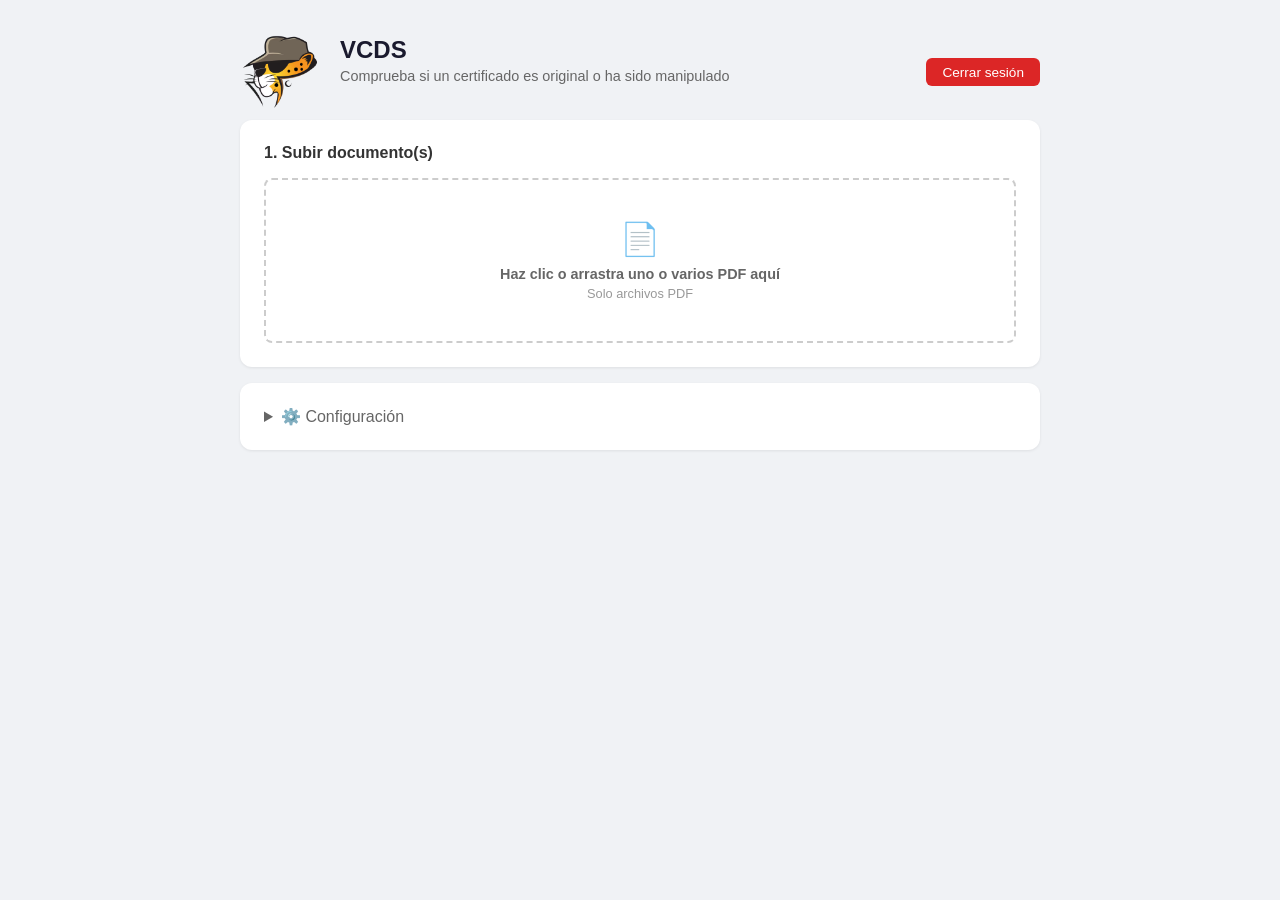
==== templates/index.html @ e4c18ba6 "v1.0.12: Fix batch processing bug, add Docker support - Fix waitForVerification checking rData.ok in" ====
<!DOCTYPE html>
<html lang="es">
<head>
<meta charset="UTF-8">
<meta name="viewport" content="width=device-width, initial-scale=1.0">
<link rel="icon" href="/static/favicon.ico" sizes="48x48">
<link rel="icon" href="/static/favicon.svg" type="image/svg+xml">
<link rel="apple-touch-icon" href="/static/apple-touch-icon.png">
<link rel="manifest" href="/static/site.webmanifest">
<title>VCDS</title>
<link rel="stylesheet" href="/static/style.css">
<style>
@keyframes pulse { 0%,100%{opacity:0.4} 50%{opacity:1} }
.loading-bar { height:4px; background:linear-gradient(90deg,#2563eb,#7c3aed,#2563eb); background-size:200%; animation:slide 1.5s ease infinite; border-radius:4px; margin:1rem 0; }
@keyframes slide { 0%{background-position:200% 0} 100%{background-position:-200% 0} }
.loading-text { color:#666; font-size:0.9rem; margin-top:0.5rem; }
.loading-text span { animation:pulse 1.5s ease infinite; }
.spinner { display:inline-block; width:18px; height:18px; border:3px solid #ddd; border-top-color:#2563eb; border-radius:50%; animation:spin 0.8s linear infinite; margin-right:0.5rem; vertical-align:middle; }
@keyframes spin { to{transform:rotate(360deg)} }
.dato-input { width:100%; padding:0.5rem 0.75rem; border:1.5px solid #d1d5db; border-radius:8px; font-size:0.95rem; font-family:inherit; background:#fafafa; transition:border-color 0.2s, box-shadow 0.2s; box-sizing:border-box; }
.dato-input:focus { outline:none; border-color:#2563eb; box-shadow:0 0 0 3px rgba(37,99,235,0.15); background:#fff; }
.dato-input:invalid, .dato-input.vacio { border-color:#f59e0b; }
select.dato-input { cursor:pointer; }
.process-log { background:#1e293b; color:#94a3b8; border-radius:8px; padding:0.75rem 1rem; margin-top:0.75rem; max-height:160px; overflow-y:auto; font-family:monospace; font-size:0.8rem; line-height:1.6; }
.process-log .log-line { display:flex; gap:0.5rem; }
.process-log .log-line::before { content:'›'; color:#475569; flex-shrink:0; }
.process-log .log-line:last-child { color:#e2e8f0; }

.batch-queue { margin-top:0.75rem; }
.batch-item { display:flex; align-items:center; gap:0.75rem; padding:0.6rem 0.75rem; border-radius:8px; margin-bottom:0.4rem; background:#f8f9fa; font-size:0.85rem; border-left:3px solid #d1d5db; }
.batch-item.procesando { border-left-color:#2563eb; background:#eff6ff; }
.batch-item.completado { border-left-color:#16a34a; background:#f0fdf4; }
.batch-item.omitido { border-left-color:#f59e0b; background:#fffbeb; }
.batch-item.error { border-left-color:#dc2626; background:#fef2f2; }
.batch-item .batch-icon { width:20px; text-align:center; flex-shrink:0; }
.batch-item .batch-name { flex:1; overflow:hidden; text-overflow:ellipsis; white-space:nowrap; }
.batch-item .batch-status { font-size:0.75rem; color:#666; flex-shrink:0; }
.batch-progress { height:6px; background:#e5e7eb; border-radius:3px; margin-bottom:0.75rem; overflow:hidden; }
.batch-progress-bar { height:100%; background:linear-gradient(90deg,#2563eb,#7c3aed); transition:width 0.3s; border-radius:3px; }
.batch-summary { display:flex; gap:1rem; flex-wrap:wrap; margin-top:0.75rem; font-size:0.85rem; }
.batch-summary span { display:flex; align-items:center; gap:0.3rem; }
</style>
</head>
<body>
<div class="container">
  <div style="display:flex;align-items:center;gap:1.25rem;margin-bottom:0.5rem">
    <img src="/static/logo.png" alt="Logo VCDS" style="height:80px;width:auto;flex-shrink:0">
    <div style="flex:1">
      <h1>VCDS <span id="appVersion" style="font-size:0.5em;color:#999;font-weight:normal"></span></h1>
      <p class="subtitle">Comprueba si un certificado es original o ha sido manipulado</p>
    </div>
    <div style="display:flex;align-items:center;gap:0.75rem;flex-shrink:0">
      <span id="userLabel" style="font-size:0.85rem;color:#666"></span>
      <button class="btn" id="btnLogout" style="padding:0.4rem 1rem;font-size:0.85rem;background:#dc2626;color:#fff;border-radius:6px">Cerrar sesión</button>
    </div>
  </div>

  <div class="card">
    <h2>1. Subir documento(s)</h2>
    <div class="drop-zone" id="dropZone">
      <div class="drop-zone-icon">📄</div>
      <p><strong>Haz clic o arrastra uno o varios PDF aquí</strong></p>
      <p style="font-size:0.8rem;color:#999;margin-top:0.25rem">Solo archivos PDF</p>
    </div>
    <input type="file" id="fileInput" accept=".pdf" multiple style="display:none">
  </div>

  <div class="card hidden" id="batchCard">
    <h2>Cola de procesamiento</h2>
    <div style="display:flex;justify-content:space-between;align-items:center;margin-bottom:0.5rem">
      <span id="batchProgress" style="font-size:0.85rem;color:#666"></span>
      <button class="btn btn-secondary" id="btnStopBatch" style="padding:0.3rem 0.8rem;font-size:0.8rem;display:none">Detener</button>
    </div>
    <div class="batch-progress" id="batchProgressBar"><div class="batch-progress-bar" id="batchProgressFill"></div></div>
    <div class="batch-queue" id="batchQueue"></div>
    <div class="batch-summary" id="batchSummary"></div>
  </div>

  <div class="card hidden" id="datosCard">
    <h2>2. Datos extraídos del documento</h2>
    <div class="datos-grid" id="datosGrid"></div>
    <div class="mt-1">
      <button class="btn btn-primary" id="btnVerificar">Verificar en el Ministerio</button>
    </div>
  </div>

  <div class="card hidden" id="visorCard">
    <h2>3. Visor del navegador</h2>
    <div id="loadingState">
      <div class="loading-bar"></div>
      <p class="loading-text"><span class="spinner"></span> <span id="loadingMsg">Iniciando navegador...</span></p>
    </div>
    <div id="visorContent" style="display:none">
      <p style="font-size:0.85rem;color:#666;margin-bottom:0.75rem">
        El navegador ya ha rellenado el DNI automáticamente.
        <strong>Haz clic en el captcha "No soy un robot"</strong> en la imagen de abajo y luego pulsa "Consultar".
      </p>
      <div id="visorWrapper" style="position:relative;cursor:crosshair;border:1px solid #ddd;border-radius:6px;overflow:hidden">
        <img id="visorImg" src="" style="width:100%;display:block" alt="Visor del navegador">
        <div id="visorLoading" style="position:absolute;top:0;left:0;right:0;bottom:0;background:rgba(255,255,255,0.7);display:flex;align-items:center;justify-content:center;font-size:0.9rem;color:#666">Cargando...</div>
      </div>
      <div class="flex gap-1 mt-1" style="flex-wrap:wrap">
        <input type="text" id="typeInput" placeholder="Escribir texto..." style="flex:1;padding:0.5rem 0.75rem;border:1px solid #ccc;border-radius:6px;font-size:0.9rem">
        <button class="btn btn-secondary" id="btnType">Escribir</button>
        <button class="btn btn-secondary" id="btnEnter">Enter</button>
        <button class="btn btn-secondary" id="btnTab">Tab</button>
        <button class="btn btn-secondary" id="btnRefresh">Refrescar</button>
        <button class="btn btn-secondary" id="btnRestart" style="background:#f59e0b;color:#fff">Reiniciar navegador</button>
        <button class="btn btn-secondary" id="btnBack" style="display:none;background:#2563eb;color:#fff">Volver al Ministerio</button>
      </div>
    </div>
    <div class="mt-1">
      <button class="btn btn-primary" id="btnListo" disabled>Esperando descarga automática...</button>
    </div>
  </div>

  <div class="card hidden" id="resultadoCard">
    <div id="resultadoContent"></div>
  </div>

  <div class="card" style="margin-top:1rem">
    <details>
      <summary style="cursor:pointer;font-weight:500;color:#666">⚙️ Configuración</summary>
      <div style="margin-top:1rem">

        <div style="padding:0.75rem;background:#f8f9fa;border-radius:6px;margin-bottom:0.75rem">
          <div style="display:flex;align-items:center;gap:0.75rem;margin-bottom:0.5rem">
            <label style="font-size:0.9rem;font-weight:500">Extensión Captcha Solver:</label>
            <button class="btn" id="btnToggleExt" style="padding:0.4rem 1rem;font-size:0.85rem;border-radius:20px;font-weight:600">...</button>
            <button class="btn btn-secondary" id="btnOpenPopup" style="padding:0.4rem 0.8rem;font-size:0.85rem;display:none">Abrir popup</button>
          </div>
          <div class="flex gap-1 items-center">
            <input type="password" id="configKeyExt" placeholder="Credit Key (CSK_...)" style="flex:1;padding:0.5rem 0.75rem;border:1px solid #ccc;border-radius:6px;font-size:0.9rem;font-family:monospace">
            <button class="btn btn-primary" id="btnGuardarKeyExt">Guardar</button>
          </div>
        </div>

        <div style="padding:0.75rem;background:#f8f9fa;border-radius:6px;margin-bottom:0.75rem">
          <div style="display:flex;align-items:center;gap:0.75rem;margin-bottom:0.5rem">
            <label style="font-size:0.9rem;font-weight:500">Scrape.do Proxy (IP rotativa):</label>
            <button class="btn" id="btnToggleScrape" style="padding:0.4rem 1rem;font-size:0.85rem;border-radius:20px;font-weight:600">...</button>
            <span style="font-size:0.8rem;color:#888">1000 req/mes gratis</span>
          </div>
          <div class="flex gap-1 items-center">
            <input type="password" id="configKeyScrape" placeholder="Scrape.do Token..." style="flex:1;padding:0.5rem 0.75rem;border:1px solid #ccc;border-radius:6px;font-size:0.9rem;font-family:monospace">
            <button class="btn btn-primary" id="btnGuardarKeyScrape">Guardar</button>
          </div>
        </div>

        <div style="padding:0.75rem;background:#f8f9fa;border-radius:6px;margin-bottom:0.75rem">
          <div style="display:flex;align-items:center;gap:0.75rem;margin-bottom:0.5rem">
            <label style="font-size:0.9rem;font-weight:500">2Captcha (Resolver captcha automáticamente):</label>
            <button class="btn" id="btnToggle2Captcha" style="padding:0.4rem 1rem;font-size:0.85rem;border-radius:20px;font-weight:600">...</button>
          </div>
          <div class="flex gap-1 items-center">
            <input type="password" id="configKey2Captcha" placeholder="2Captcha API Key..." style="flex:1;padding:0.5rem 0.75rem;border:1px solid #ccc;border-radius:6px;font-size:0.9rem;font-family:monospace">
            <button class="btn btn-primary" id="btnGuardarKey2Captcha">Guardar</button>
          </div>
        </div>

        <p id="configStatus" style="font-size:0.8rem;margin-top:0.5rem;color:#666"></p>
        <div style="padding:0.75rem;background:#f8f9fa;border-radius:6px;margin-bottom:0.75rem">
          <label style="font-size:0.9rem;font-weight:500;display:block;margin-bottom:0.5rem">Cambiar contraseña</label>
          <div style="display:flex;flex-direction:column;gap:0.5rem">
            <input type="password" id="currentPassword" placeholder="Contraseña actual" style="padding:0.5rem 0.75rem;border:1px solid #ccc;border-radius:6px;font-size:0.9rem">
            <input type="password" id="newPassword" placeholder="Nueva contraseña (mín. 6 caracteres)" style="padding:0.5rem 0.75rem;border:1px solid #ccc;border-radius:6px;font-size:0.9rem">
            <button class="btn btn-primary" id="btnChangePass" style="align-self:flex-start">Actualizar contraseña</button>
          </div>
          <span id="passStatus" style="font-size:0.8rem;margin-top:0.5rem;color:#666"></span>
        </div>

        <div style="margin-top:1rem;padding-top:0.75rem;border-top:1px solid #e5e7eb">
          <button class="btn" id="btnClearUploads" style="padding:0.4rem 1rem;font-size:0.85rem;background:#dc2626;color:#fff;border-radius:6px">Limpiar uploads</button>
          <span id="clearStatus" style="font-size:0.8rem;margin-left:0.5rem;color:#666"></span>
        </div>
      </div>
    </details>
  </div>
</div>

<script>
const btnLogout = document.getElementById('btnLogout');
const userLabel = document.getElementById('userLabel');

fetch('/api/auth/check').then(r=>r.json()).then(d=>{
  if(!d.authenticated){ window.location.href='/login'; return; }
  userLabel.textContent = d.username;
});

btnLogout.addEventListener('click', async ()=>{
  await fetch('/api/auth/logout',{method:'POST'});
  window.location.href='/login';
});

const dropZone = document.getElementById('dropZone');
const fileInput = document.getElementById('fileInput');
const datosCard = document.getElementById('datosCard');
const datosGrid = document.getElementById('datosGrid');
const btnVerificar = document.getElementById('btnVerificar');
const visorCard = document.getElementById('visorCard');
const visorImg = document.getElementById('visorImg');
const visorLoading = document.getElementById('visorLoading');
const loadingState = document.getElementById('loadingState');
const visorContent = document.getElementById('visorContent');
const loadingMsg = document.getElementById('loadingMsg');
const typeInput = document.getElementById('typeInput');
const btnType = document.getElementById('btnType');
const btnEnter = document.getElementById('btnEnter');
const btnTab = document.getElementById('btnTab');
const btnRefresh = document.getElementById('btnRefresh');
const btnRestart = document.getElementById('btnRestart');
const btnBack = document.getElementById('btnBack');
const btnListo = document.getElementById('btnListo');
const resultadoCard = document.getElementById('resultadoCard');
const resultadoContent = document.getElementById('resultadoContent');
const batchCard = document.getElementById('batchCard');
const batchQueue = document.getElementById('batchQueue');
const batchProgress = document.getElementById('batchProgress');
const batchProgressBar = document.getElementById('batchProgressFill');
const batchSummary = document.getElementById('batchSummary');
const btnStopBatch = document.getElementById('btnStopBatch');

let currentId = null;
let pollInterval = null;
let screenshotInterval = null;
let visorScale = 1;
let batchStop = false;

dropZone.addEventListener('click', () => fileInput.click());
dropZone.addEventListener('dragover', (e) => { e.preventDefault(); dropZone.classList.add('dragover'); });
dropZone.addEventListener('dragleave', () => dropZone.classList.remove('dragover'));
dropZone.addEventListener('drop', (e) => {
  e.preventDefault();
  dropZone.classList.remove('dragover');
  if (e.dataTransfer.files.length) onFiles(e.dataTransfer.files);
});
fileInput.addEventListener('change', (e) => {
  if (e.target.files.length) onFiles(e.target.files);
});

function onFiles(files) {
  const pdfs = [];
  for (const f of files) {
    if (f.name.toLowerCase().endsWith('.pdf')) pdfs.push(f);
  }
  if (!pdfs.length) { alert('Solo se aceptan archivos PDF'); return; }
  if (pdfs.length === 1) {
    handleFile(pdfs[0]);
  } else {
    startBatch(pdfs);
  }
}

let batchItems = [];
let batchIndex = 0;

function startBatch(files) {
  batchItems = files.map(f => ({
    file: f,
    name: f.name,
    status: 'pendiente',
    id: null,
    datos: null,
    resultado: null,
    error: null,
  }));
  batchIndex = 0;
  batchStop = false;

  dropZone.classList.add('hidden');
  batchCard.classList.remove('hidden');
  btnStopBatch.style.display = 'inline-block';
  batchSummary.innerHTML = '';
  renderBatchQueue();

  processBatch();
}

function renderBatchQueue() {
  const icons = {
    pendiente: '○',
    extrayendo: '<span class="spinner" style="width:14px;height:14px;border-width:2px;margin:0"></span>',
    verificando: '<span class="spinner" style="width:14px;height:14px;border-width:2px;margin:0;border-top-color:#2563eb"></span>',
    completado: '✅',
    omitido: '🔇',
    error: '❗',
  };
  const statusText = {
    pendiente: 'Pendiente',
    extrayendo: 'Extrayendo datos...',
    verificando: 'Verificando...',
    completado: 'Completado',
    omitido: 'Omitido - datos incompletos',
    error: 'Error',
  };

  batchQueue.innerHTML = batchItems.map((item, i) => {
    const active = i === batchIndex && item.status !== 'pendiente';
    const cls = item.status === 'pendiente' ? '' : item.status;
    const txt = item.status === 'error' && item.error ? `Error: ${item.error}` : (statusText[item.status] || item.status);
    return `<div class="batch-item ${cls}" id="batchItem${i}" title="${item.error || ''}">
      <span class="batch-icon">${icons[item.status] || '○'}</span>
      <span class="batch-name" title="${item.name}">${item.name}</span>
      <span class="batch-status" style="${item.status === 'error' ? 'color:#dc2626;font-weight:600' : ''}">${txt}</span>
    </div>`;
  }).join('');

  const done = batchItems.filter(i => ['completado','omitido','error'].includes(i.status)).length;
  const pct = batchItems.length ? Math.round(done / batchItems.length * 100) : 0;
  batchProgressBar.style.width = pct + '%';
  batchProgress.textContent = `${done} / ${batchItems.length} archivos procesados`;
}

async function processBatch() {
  for (batchIndex = 0; batchIndex < batchItems.length; batchIndex++) {
    if (batchStop) break;
    const item = batchItems[batchIndex];
    if (item.status !== 'pendiente') continue;

    item.status = 'extrayendo';
    renderBatchQueue();

    try {
      const form = new FormData();
      form.append('file', item.file);
      const res = await fetch('/api/upload-sse', { method: 'POST', body: form });
      const reader = res.body.getReader();
      const decoder = new TextDecoder();
      let buffer = '';
      let datos = null;
      let id = null;
      while (true) {
        const { done, value } = await reader.read();
        if (done) break;
        buffer += decoder.decode(value, { stream: true });
        const lines = buffer.split('\n');
        buffer = lines.pop();
        for (const line of lines) {
          if (!line.startsWith('data: ')) continue;
          try {
            const msg = JSON.parse(line.slice(6));
            if (msg.type === 'done') { id = msg.id; datos = msg.datos; }
          } catch (e) {}
        }
      }

      if (!datos || !id) {
        item.status = 'error';
        item.error = 'Error en la extracción';
        renderBatchQueue();
        continue;
      }

      const falta = !datos.nombre || !datos.dni || !datos.csv || !datos.fecha_emision || datos.no_consta === undefined || datos.no_consta === null;
      if (falta) {
        item.status = 'omitido';
        item.datos = datos;
        item.id = id;
        renderBatchQueue();
        continue;
      }

      item.id = id;
      item.datos = datos;
      item.status = 'verificando';
      renderBatchQueue();

      const verifyRes = await fetch(`/api/verify/${id}`, { method: 'POST' });
      if (!verifyRes.ok) {
        const errData = await verifyRes.json();
        item.status = 'error';
        item.error = errData.detail || 'Error al iniciar verificación';
        renderBatchQueue();
        continue;
      }

      const result = await waitForVerification(id);
      if (result) {
        item.resultado = result;
        item.status = 'completado';
      } else {
        item.status = 'error';
        item.error = 'Timeout o error en verificación';
      }
      renderBatchQueue();
    } catch (e) {
      item.status = 'error';
      item.error = e.message || 'Error desconocido';
      renderBatchQueue();
    }
  }

  btnStopBatch.style.display = 'none';
  showBatchSummary();
}

function waitForVerification(id) {
  return new Promise((resolve) => {
    let polls = 0;
    const maxPolls = 300;
    const interval = setInterval(async () => {
      polls++;
      if (polls > maxPolls || batchStop) {
        clearInterval(interval);
        resolve(null);
        return;
      }
      try {
        const res = await fetch(`/api/verify/${id}/status`);
        const data = await res.json();
        if (data.estado === 'completo') {
          clearInterval(interval);
          const rRes = await fetch(`/api/verify/${id}/result`);
          const rData = await rRes.json();
          resolve(rData.resultado || null);
        } else if (data.estado === 'error') {
          clearInterval(interval);
          const item = batchItems.find(i => i.id === id);
          if (item) { item.status = 'error'; item.error = data.mensaje; }
          renderBatchQueue();
          resolve(null);
        }
      } catch (e) {}
    }, 1000);
  });
}

function showBatchSummary() {
  const completados = batchItems.filter(i => i.status === 'completado').length;
  const omitidos = batchItems.filter(i => i.status === 'omitido').length;
  const errores = batchItems.filter(i => i.status === 'error').length;
  const originales = batchItems.filter(i => i.resultado?.veredicto === 'original').length;
  const manipulados = batchItems.filter(i => i.resultado?.veredicto === 'manipulado').length;
  const dudosos = batchItems.filter(i => i.resultado?.veredicto === 'dudoso').length;

  let html = `<span>📊 <strong>${completados}</strong> verificados</span>`;
  if (originales) html += `<span>✅ <strong>${originales}</strong> originales</span>`;
  if (manipulados) html += `<span>❌ <strong>${manipulados}</strong> manipulados</span>`;
  if (dudosos) html += `<span>⚠️ <strong>${dudosos}</strong> dudosos</span>`;
  if (omitidos) html += `<span>🔇 <strong>${omitidos}</strong> omitidos</span>`;
  if (errores) html += `<span>❗ <strong>${errores}</strong> errores</span>`;
  html += `<button class="btn btn-primary" onclick="location.reload()" style="margin-left:auto">Nueva verificación</button>`;
  batchSummary.innerHTML = html;

  const results = batchItems.filter(i => i.resultado);
  if (results.length) {
    let detailsHtml = '<div style="margin-top:1rem">';
    detailsHtml += '<h3 style="font-size:0.85rem;color:#666;text-transform:uppercase;letter-spacing:0.5px;margin-bottom:0.5rem">Resultados detallados</h3>';
    for (const item of results) {
      const r = item.resultado;
      const iconos = { original: '✅', manipulado: '❌', dudoso: '⚠️' };
      const colores = { original: '#16a34a', manipulado: '#dc2626', dudoso: '#f59e0b' };
      detailsHtml += `<div class="batch-item" style="border-left-color:${colores[r.veredicto] || '#ccc'};cursor:pointer" onclick="showDetailResult('${item.id}')">
        <span class="batch-icon">${iconos[r.veredicto] || '?'}</span>
        <span class="batch-name">${item.name}</span>
        <span class="batch-status" style="color:${colores[r.veredicto]}">${r.veredicto.toUpperCase()}</span>
      </div>`;
    }
    detailsHtml += '</div>';
    batchSummary.innerHTML += detailsHtml;
  }
}

async function showDetailResult(id) {
  try {
    const res = await fetch(`/api/verify/${id}/result`);
    const data = await res.json();
    if (res.ok && data.resultado) mostrarResultado(data.resultado, id);
  } catch (e) {}
}

async function handleFile(file) {
  if (!file.name.toLowerCase().endsWith('.pdf')) {
    alert('Solo se aceptan archivos PDF');
    return;
  }
  dropZone.innerHTML = `
    <div class="spinner" style="width:24px;height:24px;border-width:3px"></div>
    <p style="margin-top:0.75rem;font-weight:500">Procesando ${file.name}...</p>
    <div class="process-log" id="processLog"></div>
  `;
  dropZone.style.cursor = 'default';
  const logEl = document.getElementById('processLog');
  try {
    const form = new FormData();
    form.append('file', file);
    const res = await fetch('/api/upload-sse', { method: 'POST', body: form });
    const reader = res.body.getReader();
    const decoder = new TextDecoder();
    let buffer = '';
    while (true) {
      const { done, value } = await reader.read();
      if (done) break;
      buffer += decoder.decode(value, { stream: true });
      const lines = buffer.split('\n');
      buffer = lines.pop();
      for (const line of lines) {
        if (!line.startsWith('data: ')) continue;
        try {
          const msg = JSON.parse(line.slice(6));
          if (msg.type === 'log') {
            const div = document.createElement('div');
            div.className = 'log-line';
            div.textContent = msg.message;
            logEl.appendChild(div);
            logEl.scrollTop = logEl.scrollHeight;
          } else if (msg.type === 'done') {
            currentId = msg.id;
            mostrarDatos(msg.datos);
          }
        } catch (e) {}
      }
    }
  } catch (e) {
    alert('Error de conexion');
    location.reload();
  }
}

function mostrarDatos(datos) {
  const campos = [
    { label: 'Nombre', key: 'nombre', type: 'text' },
    { label: 'DNI / NIE', key: 'dni', type: 'text' },
    { label: 'CSV', key: 'csv', type: 'text' },
    { label: 'Fecha de emisión', key: 'fecha_emision', type: 'text' },
    { label: 'NO CONSTA', key: 'no_consta', type: 'select' },
  ];
  datosGrid.innerHTML = campos.map(c => {
    const val = datos[c.key];
    const empty = val === undefined || val === null || val === '';
    if (c.type === 'select') {
      return `<div class="dato-item">
        <label>${c.label}</label>
        <select class="dato-input" data-key="${c.key}">
          <option value="true"${val ? ' selected' : ''}>Sí</option>
          <option value="false"${!val ? ' selected' : ''}>No</option>
        </select>
      </div>`;
    }
    return `<div class="dato-item">
      <label>${c.label}</label>
      <input type="text" class="dato-input" data-key="${c.key}" value="${empty ? '' : val}" placeholder="${empty ? 'No detectado' : ''}">
    </div>`;
  }).join('');
  datosCard.classList.remove('hidden');
  visorCard.classList.add('hidden');
  resultadoCard.classList.add('hidden');
  window.scrollTo({ top: datosCard.offsetTop - 20, behavior: 'smooth' });
}

btnStopBatch.addEventListener('click', () => {
  batchStop = true;
  btnStopBatch.textContent = 'Deteniendo...';
  btnStopBatch.disabled = true;
});

btnVerificar.addEventListener('click', iniciarVerificacion);

async function iniciarVerificacion() {
  btnVerificar.disabled = true;
  btnVerificar.textContent = 'Guardando cambios...';

  const inputs = datosGrid.querySelectorAll('.dato-input');
  const datosEditados = {};
  inputs.forEach(inp => {
    const key = inp.dataset.key;
    let val = inp.value.trim();
    if (key === 'no_consta') {
      val = val === 'true';
    }
    datosEditados[key] = val || null;
  });
  await fetch(`/api/verify/${currentId}/datos`, {
    method: 'PUT',
    headers: { 'Content-Type': 'application/json' },
    body: JSON.stringify(datosEditados),
  });

  btnVerificar.textContent = 'Iniciando...';
  datosCard.classList.add('hidden');
  visorCard.classList.remove('hidden');
  resultadoCard.classList.add('hidden');
  loadingState.style.display = 'block';
  visorContent.style.display = 'none';
  btnListo.disabled = true;
  btnListo.textContent = 'Esperando descarga automática...';

  let msgIdx = 0;
  const msgs = useScrapedo
    ? ['Conectando con Scrape.do...', 'Rotando IP...', 'Navegando al Ministerio...', 'Rellenando formulario...']
    : extensionEnabled
    ? ['Iniciando navegador...', 'Cargando extensión...', 'Navegando al Ministerio...', 'Rellenando formulario...']
    : ['Iniciando navegador...', 'Navegando al Ministerio de Justicia...', 'Rellenando campos del formulario...', 'Esperando respuesta del servidor...'];
  const msgInterval = setInterval(() => {
    msgIdx = Math.min(msgIdx + 1, msgs.length - 1);
    loadingMsg.textContent = msgs[msgIdx];
  }, 3000);

  const res = await fetch(`/api/verify/${currentId}`, { method: 'POST' });
  const data = await res.json();
  clearInterval(msgInterval);

  if (!res.ok) {
    loadingState.style.display = 'none';
    alert(data.detail || 'Error');
    return;
  }

  pollStatus();
  startScreenshot();
}

function pollStatus() {
  if (pollInterval) clearInterval(pollInterval);
  pollInterval = setInterval(async () => {
    const res = await fetch(`/api/verify/${currentId}/status`);
    const data = await res.json();
    const estado = data.estado;
    if (estado === 'completo') {
      clearInterval(pollInterval);
      clearInterval(screenshotInterval);
      btnListo.textContent = 'Verificación completada';
      btnListo.disabled = false;
      cargarResultado();
    } else if (estado === 'error') {
      clearInterval(pollInterval);
      clearInterval(screenshotInterval);
      loadingState.style.display = 'none';
      visorContent.style.display = 'none';
      btnListo.textContent = 'Error: ' + data.mensaje;
      alert('Error: ' + data.mensaje);
    } else if (estado === 'resolviendo_captcha') {
      const logs = (data.logs || []).slice(-8).join('\n');
      btnListo.textContent = 'Resolviendo captcha con2Captcha...';
      if (logs) {
        btnListo.textContent += '\n' + logs.split('\n').pop();
      }
    } else if (estado === 'esperando_captcha') {
      if (loadingState.style.display !== 'none') {
        loadingState.style.display = 'none';
        visorContent.style.display = 'block';
      }
      const logs = (data.logs || []).slice(-5).join('\n');
      btnListo.textContent = 'Resuelve el captcha en el visor de arriba';
      if (logs) {
        btnListo.textContent += '\n' + logs.split('\n').pop();
      }
    }
  }, 1000);
}

function startScreenshot() {
  if (screenshotInterval) clearInterval(screenshotInterval);
  async function fetchScreenshot() {
    try {
      const res = await fetch(`/api/verify/${currentId}/screenshot`);
      if (!res.ok) return;
      const data = await res.json();
      if (data.imagen) {
        visorImg.src = data.imagen;
        visorLoading.style.display = 'none';
        if (loadingState.style.display !== 'none') {
          loadingState.style.display = 'none';
          visorContent.style.display = 'block';
        }
      }
    } catch (e) {}
  }
  fetchScreenshot();
  screenshotInterval = setInterval(fetchScreenshot, 1500);
}

visorImg.addEventListener('load', () => {
  visorScale = visorImg.naturalWidth / visorImg.offsetWidth;
});

visorImg.addEventListener('click', async (e) => {
  const rect = visorImg.getBoundingClientRect();
  const x = Math.round((e.clientX - rect.left) * visorScale);
  const y = Math.round((e.clientY - rect.top) * visorScale);
  try {
    await fetch(`/api/verify/${currentId}/click`, {
      method: 'POST',
      headers: { 'Content-Type': 'application/json' },
      body: JSON.stringify({ x: x, y: y }),
    });
  } catch (err) {}
});

btnType.addEventListener('click', async () => {
  const texto = typeInput.value;
  if (!texto) return;
  try {
    await fetch(`/api/verify/${currentId}/type`, {
      method: 'POST',
      headers: { 'Content-Type': 'application/json' },
      body: JSON.stringify({ texto: texto }),
    });
  } catch (err) {}
  typeInput.value = '';
});

typeInput.addEventListener('keydown', (e) => {
  if (e.key === 'Enter') btnType.click();
});

btnEnter.addEventListener('click', async () => {
  try {
    await fetch(`/api/verify/${currentId}/key`, {
      method: 'POST',
      headers: { 'Content-Type': 'application/json' },
      body: JSON.stringify({ tecla: 'Enter' }),
    });
  } catch (err) {}
});

btnTab.addEventListener('click', async () => {
  try {
    await fetch(`/api/verify/${currentId}/key`, {
      method: 'POST',
      headers: { 'Content-Type': 'application/json' },
      body: JSON.stringify({ tecla: 'Tab' }),
    });
  } catch (err) {}
});

btnRefresh.addEventListener('click', async () => {
  try {
    const res = await fetch(`/api/verify/${currentId}/screenshot`);
    if (res.ok) {
      const data = await res.json();
      if (data.imagen) visorImg.src = data.imagen;
    }
  } catch (e) {}
});

btnRestart.addEventListener('click', async () => {
  if (!currentId) return;
  if (!confirm('¿Reiniciar el navegador? Se cerrará y abrirá de nuevo.')) return;
  btnRestart.disabled = true;
  btnRestart.textContent = 'Reiniciando...';
  loadingState.style.display = 'block';
  visorContent.style.display = 'none';
  btnListo.disabled = true;
  btnListo.textContent = 'Reiniciando navegador...';
  try {
    await fetch(`/api/verify/${currentId}/restart`, { method: 'POST' });
  } catch (e) {}
  btnRestart.disabled = false;
  btnRestart.textContent = 'Reiniciar navegador';
});

const configKeyExt = document.getElementById('configKeyExt');
const btnGuardarKeyExt = document.getElementById('btnGuardarKeyExt');
const configKeyScrape = document.getElementById('configKeyScrape');
const btnGuardarKeyScrape = document.getElementById('btnGuardarKeyScrape');
const configKey2Captcha = document.getElementById('configKey2Captcha');
const btnGuardarKey2Captcha = document.getElementById('btnGuardarKey2Captcha');
const configStatus = document.getElementById('configStatus');
const btnToggleExt = document.getElementById('btnToggleExt');
const btnOpenPopup = document.getElementById('btnOpenPopup');
const btnToggleScrape = document.getElementById('btnToggleScrape');
const btnToggle2Captcha = document.getElementById('btnToggle2Captcha');

let extensionEnabled = false;
let useScrapedo = false;
let captcha2cEnabled = false;

function updateExtUI() {
  btnToggleExt.textContent = extensionEnabled ? 'ON' : 'OFF';
  btnToggleExt.style.background = extensionEnabled ? '#16a34a' : '#dc2626';
  btnToggleExt.style.color = '#fff';
  btnOpenPopup.style.display = extensionEnabled ? 'inline-block' : 'none';
}

function updateScrapeUI() {
  btnToggleScrape.textContent = useScrapedo ? 'ON' : 'OFF';
  btnToggleScrape.style.background = useScrapedo ? '#16a34a' : '#dc2626';
  btnToggleScrape.style.color = '#fff';
}

function update2CaptchaUI() {
  btnToggle2Captcha.textContent = captcha2cEnabled ? 'ON' : 'OFF';
  btnToggle2Captcha.style.background = captcha2cEnabled ? '#16a34a' : '#dc2626';
  btnToggle2Captcha.style.color = '#fff';
}

fetch('/api/config/full').then(r => r.json()).then(data => {
  extensionEnabled = data.extension_enabled;
  useScrapedo = data.use_scrapedo;
  captcha2cEnabled = data.captcha_2captcha_enabled || false;
  updateExtUI();
  updateScrapeUI();
  update2CaptchaUI();
  if (data.version) {
    document.getElementById('appVersion').textContent = 'v' + data.version;
  }
  if (data.has_key) {
    configStatus.textContent = 'Key configurada: ' + data.captcha_key_masked;
    configStatus.style.color = '#16a34a';
  }
});

btnToggleExt.addEventListener('click', async () => {
  btnToggleExt.disabled = true;
  extensionEnabled = !extensionEnabled;
  updateExtUI();
  await fetch('/api/config', {
    method: 'POST',
    headers: { 'Content-Type': 'application/json' },
    body: JSON.stringify({ extension_enabled: extensionEnabled }),
  });
  btnToggleExt.disabled = false;
  configStatus.textContent = extensionEnabled ? 'Extensión activada (se aplicará en la siguiente verificación)' : 'Extensión desactivada (se aplicará en la siguiente verificación)';
  configStatus.style.color = '#2563eb';
});

btnToggleScrape.addEventListener('click', async () => {
  btnToggleScrape.disabled = true;
  useScrapedo = !useScrapedo;
  updateScrapeUI();
  await fetch('/api/config', {
    method: 'POST',
    headers: { 'Content-Type': 'application/json' },
    body: JSON.stringify({ use_scrapedo: useScrapedo }),
  });
  btnToggleScrape.disabled = false;
  configStatus.textContent = useScrapedo ? 'Scrape.do activado (IP rotativa + anti-bot)' : 'Scrape.do desactivado';
  configStatus.style.color = '#2563eb';
});

btnToggle2Captcha.addEventListener('click', async () => {
  btnToggle2Captcha.disabled = true;
  captcha2cEnabled = !captcha2cEnabled;
  update2CaptchaUI();
  await fetch('/api/config', {
    method: 'POST',
    headers: { 'Content-Type': 'application/json' },
    body: JSON.stringify({ captcha_2captcha_enabled: captcha2cEnabled }),
  });
  btnToggle2Captcha.disabled = false;
  configStatus.textContent = captcha2cEnabled ? '2Captcha activado (resolución automática de captcha)' : '2Captcha desactivado (captcha manual)';
  configStatus.style.color = '#2563eb';
});

btnOpenPopup.addEventListener('click', async () => {
  if (!currentId) { alert('Primero inicia una verificación'); return; }
  const res = await fetch(`/api/verify/${currentId}/open-extension`, { method: 'POST' });
  const data = await res.json();
  configStatus.textContent = data.message || 'Popup abierto';
  configStatus.style.color = '#16a34a';
  btnBack.style.display = 'inline-block';
  loadingState.style.display = 'none';
  visorContent.style.display = 'block';
  visorLoading.style.display = 'none';
  visorImg.src = '';
});

btnBack.addEventListener('click', async () => {
  btnBack.style.display = 'none';
  loadingState.style.display = 'block';
  visorContent.style.display = 'none';
  visorImg.src = '';
  await new Promise(r => setTimeout(r, 500));
  loadingState.style.display = 'none';
  visorContent.style.display = 'block';
});

btnGuardarKeyExt.addEventListener('click', async () => {
  const key = configKeyExt.value.trim();
  if (!key) { configStatus.textContent = 'Introduce la key de la extensión'; return; }
  const res = await fetch('/api/config', {
    method: 'POST',
    headers: { 'Content-Type': 'application/json' },
    body: JSON.stringify({ extension_key: key }),
  });
  const data = await res.json();
  if (data.ok) {
    configStatus.textContent = 'Key de extensión guardada';
    configStatus.style.color = '#16a34a';
    configKeyExt.value = '';
  }
});

btnGuardarKeyScrape.addEventListener('click', async () => {
  const key = configKeyScrape.value.trim();
  if (!key) { configStatus.textContent = 'Introduce el token de Scrape.do'; return; }
  const res = await fetch('/api/config', {
    method: 'POST',
    headers: { 'Content-Type': 'application/json' },
    body: JSON.stringify({ scrape_do_token: key }),
  });
  const data = await res.json();
  if (data.ok) {
    configStatus.textContent = 'Token de Scrape.do guardado';
    configStatus.style.color = '#16a34a';
    configKeyScrape.value = '';
  }
});

btnGuardarKey2Captcha.addEventListener('click', async () => {
  const key = configKey2Captcha.value.trim();
  if (!key) { configStatus.textContent = 'Introduce la API key de2Captcha'; return; }
  const res = await fetch('/api/config', {
    method: 'POST',
    headers: { 'Content-Type': 'application/json' },
    body: JSON.stringify({ captcha_key: key }),
  });
  const data = await res.json();
  if (data.ok) {
    configStatus.textContent = 'API key de2Captcha guardada: ' + data.captcha_key_masked;
    configStatus.style.color = '#16a34a';
    configKey2Captcha.value = '';
  }
});

const btnChangePass = document.getElementById('btnChangePass');
const passStatus = document.getElementById('passStatus');
const currentPassword = document.getElementById('currentPassword');
const newPassword = document.getElementById('newPassword');

btnChangePass.addEventListener('click', async ()=>{
  const cur = currentPassword.value.trim();
  const np = newPassword.value.trim();
  if(!cur || !np){ passStatus.textContent='Rellena ambos campos'; passStatus.style.color='#dc2626'; return; }
  if(np.length < 6){ passStatus.textContent='Mínimo 6 caracteres'; passStatus.style.color='#dc2626'; return; }
  btnChangePass.disabled = true;
  try {
    const csrfRes = await fetch('/api/auth/csrf').then(r=>r.json());
    const res = await fetch('/api/auth/change-password',{
      method:'POST',
      headers:{'Content-Type':'application/json'},
      body: JSON.stringify({current_password:cur, new_password:np, csrf_token:csrfRes.token}),
    });
    const data = await res.json();
    if(res.ok){
      passStatus.textContent='Contraseña actualizada';
      passStatus.style.color='#16a34a';
      currentPassword.value='';
      newPassword.value='';
    } else {
      passStatus.textContent=data.detail||'Error';
      passStatus.style.color='#dc2626';
    }
  } catch(e){
    passStatus.textContent='Error de conexión';
    passStatus.style.color='#dc2626';
  }
  btnChangePass.disabled = false;
});

const btnClearUploads = document.getElementById('btnClearUploads');
const clearStatus = document.getElementById('clearStatus');

btnClearUploads.addEventListener('click', async () => {
  if (!confirm('¿Eliminar todos los archivos subidos y descargados?')) return;
  btnClearUploads.disabled = true;
  btnClearUploads.textContent = 'Limpiando...';
  try {
    const res = await fetch('/api/clear-uploads', { method: 'POST' });
    const data = await res.json();
    if (data.ok) {
      clearStatus.textContent = `${data.eliminados} archivos eliminados`;
      clearStatus.style.color = '#16a34a';
      currentId = null;
    } else {
      clearStatus.textContent = 'Error al limpiar';
      clearStatus.style.color = '#dc2626';
    }
  } catch (e) {
    clearStatus.textContent = 'Error de conexión';
    clearStatus.style.color = '#dc2626';
  }
  btnClearUploads.disabled = false;
  btnClearUploads.textContent = 'Limpiar uploads';
});

async function cargarResultado() {
  const res = await fetch(`/api/verify/${currentId}/result`);
  const data = await res.json();
  if (!res.ok) { alert(data.detail); return; }
  mostrarResultado(data.resultado);
}

function mostrarResultado(r, downloadId) {
  const vid = downloadId || currentId;
  visorCard.classList.add('hidden');
  resultadoCard.classList.remove('hidden');
  resultadoCard.className = 'card result-card ' + r.veredicto;

  const iconos = { original: '✅', manipulado: '❌', dudoso: '⚠️' };
  const titulos = { original: 'DOCUMENTO ORIGINAL', manipulado: 'DOCUMENTO MANIPULADO', dudoso: 'NO SE PUDO DETERMINAR' };

  const compDatos = r.comparacion_datos;
  const compTexto = r.comparacion_texto;

  const camposHtml = compDatos.campos ? Object.entries(compDatos.campos).map(([k, v]) => {
    const ok = v.coincide;
    const renderVal = (val) => {
      if (typeof val === 'boolean') return val ? 'Sí' : 'No';
      return val || '—';
    };
    return `<div class="campo-comp ${ok ? 'ok' : 'fail'}">
      <span><strong>${k}:</strong> ${renderVal(v.usuario)} → ${renderVal(v.original)}</span>
      <span class="badge ${ok ? 'badge-ok' : 'badge-fail'}">${ok ? 'OK' : 'NO COINCIDE'}</span>
    </div>`;
  }).join('') : '<p>No se pudieron comparar</p>';

  const textoOk = compTexto.coincide;
  const textoPct = (compTexto.ratio * 100).toFixed(1);

  resultadoContent.innerHTML = `
    <div class="veredicto"><span class="icon">${iconos[r.veredicto]}</span> ${titulos[r.veredicto]}</div>
    <p style="margin-bottom:1rem;color:#555">${r.mensaje}</p>
    <div class="detalles">
      <h3>Comparación de datos</h3>
      <div style="margin-top:0.5rem">${camposHtml}</div>
      <h3>Comparación de texto</h3>
      <div class="campo-comp ${textoOk ? 'ok' : 'fail'}" style="margin-top:0.5rem">
        <span>Coincidencia textual: <strong>${textoPct}%</strong></span>
        <span class="badge ${textoOk ? 'badge-ok' : 'badge-fail'}">${textoOk ? 'OK' : 'DIFIERE'}</span>
      </div>
    </div>
    <div class="flex gap-1 mt-1" style="flex-wrap:wrap">
      <a href="/api/verify/${vid}/download-original" class="btn btn-success" target="_blank">Descargar original</a>
      <a href="/api/verify/${vid}/download-usuario" class="btn btn-secondary" target="_blank">Descargar usuario</a>
      <button class="btn btn-primary" onclick="location.reload()">Nueva verificación</button>
    </div>
  `;
  window.scrollTo({ top: resultadoCard.offsetTop - 20, behavior: 'smooth' });
}
</script>
</body>
</html>
---- static/style.css ----
* { margin: 0; padding: 0; box-sizing: border-box; }
body { font-family: -apple-system, BlinkMacSystemFont, 'Segoe UI', Roboto, sans-serif; background: #f0f2f5; color: #1a1a2e; min-height: 100vh; display: flex; flex-direction: column; align-items: center; padding: 2rem 1rem; }
.container { width: 100%; max-width: 800px; }
h1 { font-size: 1.5rem; margin-bottom: 0.25rem; display: flex; align-items: center; gap: 0.5rem; }
.subtitle { color: #666; margin-bottom: 1.5rem; font-size: 0.9rem; }

.card { background: #fff; border-radius: 12px; padding: 1.5rem; margin-bottom: 1rem; box-shadow: 0 1px 3px rgba(0,0,0,0.08); }
.card h2 { font-size: 1rem; margin-bottom: 1rem; color: #333; }

.drop-zone { border: 2px dashed #ccc; border-radius: 8px; padding: 2.5rem 1rem; text-align: center; cursor: pointer; transition: all 0.2s; }
.drop-zone:hover, .drop-zone.dragover { border-color: #2563eb; background: #f8faff; }
.drop-zone-icon { font-size: 2rem; margin-bottom: 0.5rem; }
.drop-zone p { color: #666; font-size: 0.9rem; }

.datos-grid { display: grid; grid-template-columns: 1fr 1fr; gap: 0.75rem; }
.dato-item label { display: block; font-size: 0.75rem; color: #888; text-transform: uppercase; letter-spacing: 0.5px; margin-bottom: 0.25rem; }
.dato-item .valor { font-size: 1rem; font-weight: 500; color: #1a1a2e; padding: 0.4rem 0.6rem; background: #f8f9fa; border-radius: 4px; }
.dato-item .valor.vacio { color: #999; font-style: italic; }

.btn { display: inline-flex; align-items: center; gap: 0.5rem; padding: 0.7rem 1.5rem; border: none; border-radius: 8px; font-size: 0.95rem; font-weight: 500; cursor: pointer; transition: all 0.2s; }
.btn-primary { background: #2563eb; color: #fff; }
.btn-primary:hover:not(:disabled) { background: #1d4ed8; }
.btn-primary:disabled { background: #93c5fd; cursor: not-allowed; }
.btn-secondary { background: #e5e7eb; color: #333; }
.btn-secondary:hover { background: #d1d5db; }
.btn-success { background: #16a34a; color: #fff; }
.btn-success:hover { background: #15803d; }
.btn-danger { background: #dc2626; color: #fff; }
.btn-warning { background: #f59e0b; color: #fff; }

.status-bar { display: flex; align-items: center; gap: 0.75rem; padding: 0.75rem 1rem; border-radius: 8px; margin-bottom: 1rem; }
.status-bar.pending { background: #fef3c7; color: #92400e; }
.status-bar.running { background: #dbeafe; color: #1e40af; }
.status-bar.success { background: #dcfce7; color: #166534; }
.status-bar.error { background: #fee2e2; color: #991b1b; }
.spinner { width: 20px; height: 20px; border: 3px solid #93c5fd; border-top-color: #2563eb; border-radius: 50%; animation: spin .6s linear infinite; }
@keyframes spin { to { transform: rotate(360deg); } }

.result-card { border-left: 4px solid; }
.result-card.original { border-left-color: #16a34a; }
.result-card.manipulado { border-left-color: #dc2626; }
.result-card.dudoso { border-left-color: #f59e0b; }

.veredicto { font-size: 1.25rem; font-weight: 600; margin-bottom: 0.5rem; }
.veredicto .icon { font-size: 1.5rem; }
.result-card.original .veredicto { color: #16a34a; }
.result-card.manipulado .veredicto { color: #dc2626; }
.result-card.dudoso .veredicto { color: #f59e0b; }

.detalles h3 { font-size: 0.85rem; color: #666; margin: 1rem 0 0.5rem; text-transform: uppercase; letter-spacing: 0.5px; }
.campo-comp { display: flex; justify-content: space-between; align-items: center; padding: 0.4rem 0.6rem; margin-bottom: 0.25rem; background: #f8f9fa; border-radius: 4px; font-size: 0.9rem; }
.campo-comp.ok { border-left: 3px solid #16a34a; }
.campo-comp.fail { border-left: 3px solid #dc2626; }
.campo-comp .badge { font-size: 0.75rem; padding: 0.15rem 0.5rem; border-radius: 4px; font-weight: 600; }
.badge-ok { background: #dcfce7; color: #166534; }
.badge-fail { background: #fee2e2; color: #991b1b; }

.hidden { display: none; }
.mt-1 { margin-top: 1rem; }
.mt-2 { margin-top: 2rem; }
.flex { display: flex; }
.gap-1 { gap: 0.75rem; }
.items-center { align-items: center; }
.justify-between { justify-content: space-between; }

.paso { margin-bottom: 0.5rem; padding: 0.75rem; border-radius: 6px; background: #f8f9fa; border-left: 3px solid #ccc; }
.paso.activo { border-left-color: #2563eb; background: #eff6ff; }
.paso.hecho { border-left-color: #16a34a; background: #f0fdf4; }
.paso .paso-icon { margin-right: 0.5rem; }
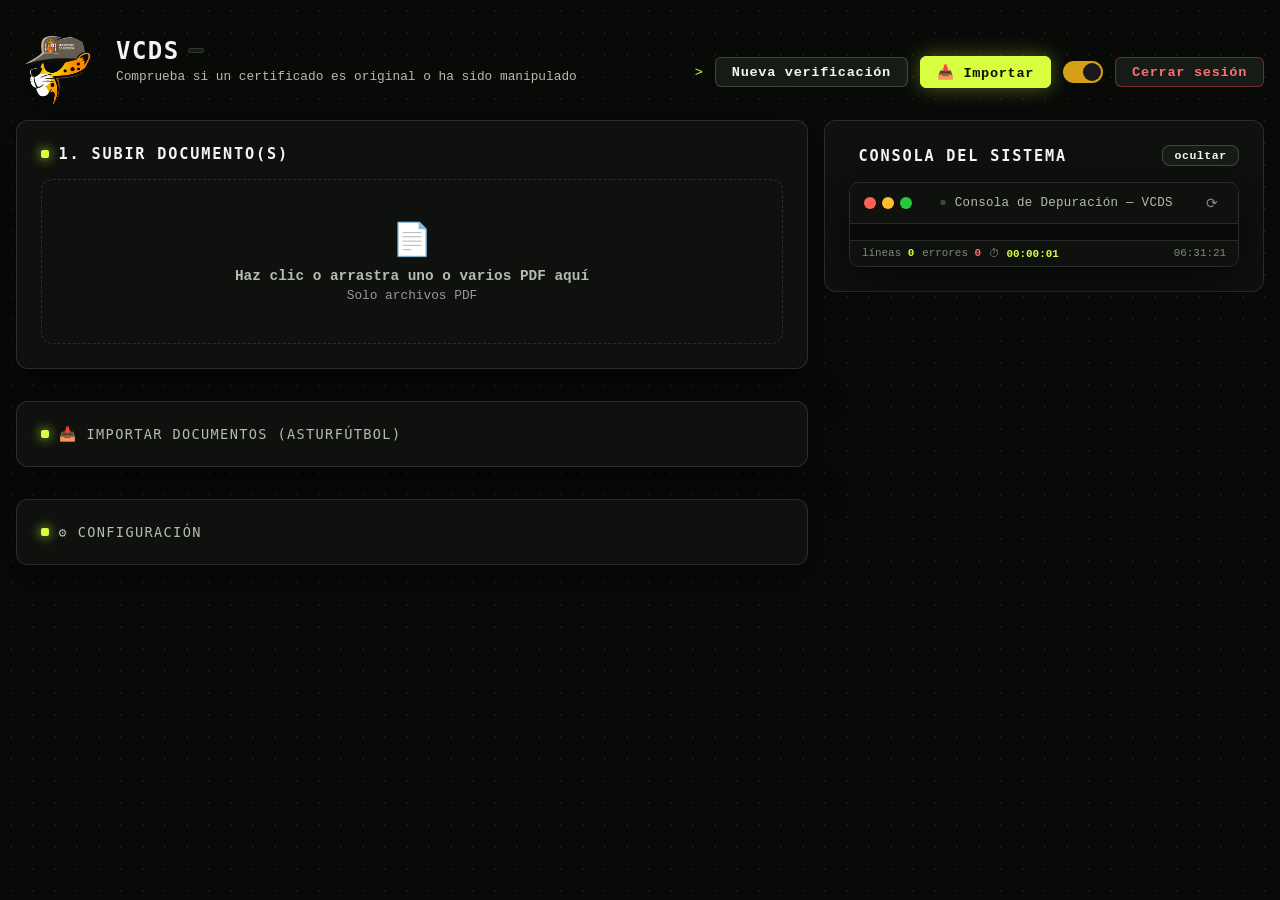
==== commit c2d77bbf: "v1.1.0: consola forense isbetter.ai, OCR Mistral via OmniRoute con fallback, hilos en paralelo, vali" ====
--- a/templates/index.html
+++ b/templates/index.html
@@ -10,6 +10,88 @@
 <title>VCDS</title>
 <link rel="stylesheet" href="/static/style.css">
 <style>
+:root {
+  --bg: #edf0e8;
+  --bg-card: #ffffff;
+  --bg-input: #f4f6f0;
+  --bg-hover: #e6eae0;
+  --text: #161b14;
+  --text-sub: #5b6157;
+  --text-muted: #8a9186;
+  --border: #d3d8cc;
+  --border-light: #e2e6dc;
+  --shadow: rgba(30,40,25,0.1);
+  --accent: #4d7c0f;
+  --accent-ink: #ffffff;
+  --font-mono: "Geist Mono", ui-monospace, SFMono-Regular, Menlo, Consolas, "Liberation Mono", monospace;
+  --font-disp: "Geist Mono", ui-monospace, SFMono-Regular, Menlo, Consolas, monospace;
+}
+.dark-mode {
+  --bg: #080a08;
+  --bg-card: #0e110e;
+  --bg-input: #141814;
+  --bg-hover: #171b16;
+  --text: #f4f5f2;
+  --text-sub: #b6bbb0;
+  --text-muted: #7f867a;
+  --border: rgba(255,255,255,0.12);
+  --border-light: rgba(255,255,255,0.08);
+  --shadow: rgba(0,0,0,0.55);
+  --accent: #d7ff3f;
+  --accent-ink: #0c0f02;
+}
+body { background: var(--bg); color: var(--text); }
+.card { background: var(--bg-card); box-shadow: 0 1px 3px var(--shadow); }
+.card h2 { color: var(--text); }
+.subtitle { color: var(--text-sub); }
+.dato-item label { color: var(--text-muted); }
+.dato-item .valor { color: var(--text); background: var(--bg-input); }
+.drop-zone p { color: var(--text-sub); }
+.drop-zone:hover, .drop-zone.dragover { background: var(--bg-hover); }
+.campo-comp { background: var(--bg-input); color: var(--text); }
+.batch-item { background: var(--bg-input); color: var(--text); }
+.batch-item .batch-status { color: var(--text-sub); }
+.batch-item.clickable:hover { background: var(--bg-hover); }
+.batch-detail-panel { background: var(--bg-card) !important; border-color: var(--border) !important; color: var(--text); }
+.debug-body { background: #1a1a1a; }
+.process-log { background: #111; color: #aaa; }
+.dato-input { background: var(--bg-input); color: var(--text); border-color: var(--border); }
+.dato-input:focus { background: var(--bg-card); }
+.dark-mode input[type="text"], .dark-mode input[type="password"] { background: var(--bg-input) !important; color: var(--text) !important; border-color: var(--border) !important; }
+.dark-mode input::placeholder { color: var(--text-muted) !important; }
+h1 { color: var(--text); }
+.paso { background: var(--bg-input); color: var(--text); }
+.dark-toggle {
+  width: 40px; height: 22px; border-radius: 11px; border: none; cursor: pointer;
+  background: #333; position: relative; transition: background 0.3s; flex-shrink: 0;
+}
+.dark-toggle::after {
+  content: ''; position: absolute; top: 2px; left: 2px;
+  width: 18px; height: 18px; border-radius: 50%;
+  background: #d4a017; transition: transform 0.3s, background 0.3s;
+}
+.dark-mode .dark-toggle { background: #d4a017; }
+.dark-mode .dark-toggle::after { transform: translateX(18px); background: #1a1a1a; }
+.dark-mode .campo-comp.ok { background: #0d2818; border-left-color: #22c55e; }
+.dark-mode .campo-comp.fail { background: #2a1215; border-left-color: #ef4444; }
+.dark-mode .badge-ok { background: #14532d; color: #86efac; }
+.dark-mode .badge-fail { background: #450a0a; color: #fca5a5; }
+.dark-mode .btn-secondary { background: var(--bg-hover); color: var(--text); }
+.dark-mode .btn-secondary:hover { background: var(--border); }
+.dark-mode .result-card { background: var(--bg-card); }
+.dark-mode .detalles h3 { color: var(--text-muted); }
+.dark-mode .debug-toggle { background: #1a1a1a; border-color: #333; color: #d4a017; }
+.dark-mode details > div > div[style*="f8f9fa"],
+.dark-mode details > div > div[style*="f3e8ff"],
+.dark-mode details > div > div[style*="e0f2fe"],
+.dark-mode details > div > div[style*="fef3c7"] { background: var(--bg-input) !important; border-color: var(--border) !important; }
+.dark-mode details > div > div[style*="f3e8ff"] label { color: var(--text) !important; }
+.dark-mode details > div > div[style*="e0f2fe"] label { color: var(--text) !important; }
+.dark-mode details > div > div[style*="fef3c7"] label { color: var(--text) !important; }
+.dark-mode details > div > div[style*="f3e8ff"] p { color: var(--text-sub) !important; }
+.dark-mode details > div > div[style*="e0f2fe"] p { color: var(--text-sub) !important; }
+.dark-mode details > div > div[style*="fef3c7"] p { color: var(--text-sub) !important; }
+.dark-mode details summary { color: var(--text-sub) !important; }
 @keyframes pulse { 0%,100%{opacity:0.4} 50%{opacity:1} }
 .loading-bar { height:4px; background:linear-gradient(90deg,#2563eb,#7c3aed,#2563eb); background-size:200%; animation:slide 1.5s ease infinite; border-radius:4px; margin:1rem 0; }
 @keyframes slide { 0%{background-position:200% 0} 100%{background-position:-200% 0} }
@@ -17,6 +99,97 @@
 .loading-text span { animation:pulse 1.5s ease infinite; }
 .spinner { display:inline-block; width:18px; height:18px; border:3px solid #ddd; border-top-color:#2563eb; border-radius:50%; animation:spin 0.8s linear infinite; margin-right:0.5rem; vertical-align:middle; }
 @keyframes spin { to{transform:rotate(360deg)} }
+.btn-ocr { background:#ec4899; color:#fff; border:none; padding:0.6rem 1.2rem; border-radius:8px; font-size:0.9rem; font-weight:600; cursor:pointer; transition:all 0.3s; position:relative; overflow:hidden; }
+.btn-ocr:hover { background:#db2777; transform:translateY(-1px); box-shadow:0 4px 12px rgba(236,72,153,0.4); }
+.btn-ocr:disabled { background:#f9a8d4; cursor:not-allowed; transform:none; box-shadow:none; }
+.btn-ministerio { background:#f59e0b; color:#fff; border:none; padding:0.6rem 1.2rem; border-radius:8px; font-size:0.9rem; font-weight:600; cursor:pointer; transition:all 0.3s; position:relative; overflow:hidden; }
+.btn-ministerio:hover { background:#d97706; transform:translateY(-1px); box-shadow:0 4px 12px rgba(245,158,11,0.4); }
+.btn-ministerio:disabled { background:#fcd34d; cursor:not-allowed; transform:none; box-shadow:none; }
+.btn-ministerio.processing { pointer-events:none; }
+.btn-ministerio.processing::after { content:''; position:absolute; top:0; left:-100%; width:100%; height:100%; background:linear-gradient(90deg,transparent,rgba(255,255,255,0.3),transparent); animation:shimmer 1.5s infinite; }
+.btn-chrome-ocr { background:#16a34a; color:#fff; border:none; padding:0.6rem 1.2rem; border-radius:8px; font-size:0.9rem; font-weight:600; cursor:pointer; transition:all 0.3s; position:relative; overflow:hidden; }
+.btn-chrome-ocr:hover { background:#15803d; transform:translateY(-1px); box-shadow:0 4px 12px rgba(22,163,74,0.4); }
+.btn-chrome-ocr:disabled { background:#86efac; cursor:not-allowed; transform:none; box-shadow:none; }
+.btn-chrome-ocr.processing { pointer-events:none; }
+.btn-chrome-ocr.processing::after { content:''; position:absolute; top:0; left:-100%; width:100%; height:100%; background:linear-gradient(90deg,transparent,rgba(255,255,255,0.3),transparent); animation:shimmer 1.5s infinite; }
+.btn-compare { background:#7c3aed; color:#fff; border:none; padding:0.6rem 1.2rem; border-radius:8px; font-size:0.9rem; font-weight:600; cursor:pointer; transition:all 0.3s; position:relative; overflow:hidden; }
+.btn-compare:hover { background:#6d28d9; transform:translateY(-1px); box-shadow:0 4px 12px rgba(124,58,237,0.4); }
+.btn-compare:disabled { background:#c4b5fd; cursor:not-allowed; transform:none; box-shadow:none; }
+.btn-compare.processing { pointer-events:none; }
+.btn-compare.processing::after { content:''; position:absolute; top:0; left:-100%; width:100%; height:100%; background:linear-gradient(90deg,transparent,rgba(255,255,255,0.3),transparent); animation:shimmer 1.5s infinite; }
+.compare-card { border:2px solid #7c3aed; }
+.compare-card .campo-comp { display:flex; justify-content:space-between; align-items:center; padding:0.6rem 0.75rem; border-radius:6px; margin-bottom:0.4rem; font-size:0.9rem; }
+.compare-card .campo-comp.ok { background:#f0fdf4; border:1px solid #bbf7d0; }
+.compare-card .campo-comp.fail { background:#fef2f2; border:1px solid #fecaca; }
+.compare-card .campo-comp .badge { padding:0.2rem 0.6rem; border-radius:12px; font-size:0.75rem; font-weight:600; }
+.compare-card .campo-comp .badge.badge-ok { background:#dcfce7; color:#166534; }
+.compare-card .campo-comp .badge.badge-fail { background:#fee2e2; color:#991b1b; }
+.compare-card .campo-comp .campo-detalle { font-size:0.8rem; color:#666; margin-top:0.25rem; }
+.compare-card .campo-comp .campo-valores { display:flex; gap:0.5rem; flex-wrap:wrap; }
+.compare-card .campo-comp .campo-valores span { font-size:0.85rem; }
+.compare-card .veredicto-pre { text-align:center; padding:1rem; border-radius:8px; margin-bottom:1rem; font-weight:600; font-size:1rem; }
+.compare-card .veredicto-pre.ok { background:#dcfce7; color:#166534; border:1px solid #bbf7d0; }
+.compare-card .veredicto-pre.warn { background:#fef3c7; color:#92400e; border:1px solid #fde68a; }
+.compare-card .veredicto-pre.error { background:#fee2e2; color:#991b1b; border:1px solid #fecaca; }
+.btn-ocr.processing { pointer-events:none; }
+.btn-ocr.processing::after { content:''; position:absolute; top:0; left:-100%; width:100%; height:100%; background:linear-gradient(90deg,transparent,rgba(255,255,255,0.3),transparent); animation:shimmer 1.5s infinite; }
+.btn-ai-ocr { background:linear-gradient(135deg,#7c3aed,#2563eb); color:#fff; border:none; padding:0.6rem 1.2rem; border-radius:8px; font-size:0.9rem; font-weight:600; cursor:pointer; transition:all 0.3s; position:relative; overflow:hidden; }
+.btn-ai-ocr:hover { background:linear-gradient(135deg,#6d28d9,#1d4ed8); transform:translateY(-1px); box-shadow:0 4px 12px rgba(124,58,237,0.4); }
+.btn-ai-ocr:disabled { background:linear-gradient(135deg,#c4b5fd,#93c5fd); cursor:not-allowed; transform:none; box-shadow:none; }
+.btn-ai-ocr.processing { pointer-events:none; }
+.btn-ai-ocr.processing::after { content:''; position:absolute; top:0; left:-100%; width:100%; height:100%; background:linear-gradient(90deg,transparent,rgba(255,255,255,0.3),transparent); animation:shimmer 1.5s infinite; }
+.ai-ocr-card { border:2px solid #7c3aed; }
+.ai-ocr-card .ai-header { display:flex; align-items:center; gap:0.5rem; margin-bottom:0.75rem; padding:0.6rem 0.75rem; background:linear-gradient(135deg,#ede9fe,#dbeafe); border-radius:8px; }
+.ai-ocr-card .ai-header .ai-icon { font-size:1.2rem; }
+.ai-ocr-card .ai-header .ai-label { font-weight:600; color:#5b21b6; font-size:0.9rem; }
+.ai-ocr-card .ai-header .ai-model { font-size:0.75rem; color:#7c3aed; margin-left:auto; background:#f3e8ff; padding:0.2rem 0.5rem; border-radius:12px; }
+.toggle-switch { position:relative; display:inline-block; width:52px; height:28px; flex-shrink:0; }
+.toggle-switch input { opacity:0; width:0; height:0; }
+.toggle-slider { position:absolute; cursor:pointer; top:0; left:0; right:0; bottom:0; background:#ccc; border-radius:28px; transition:all 0.3s ease; display:flex; align-items:center; justify-content:space-between; padding:0 6px; font-size:0.65rem; font-weight:700; color:rgba(255,255,255,0.9); letter-spacing:0.5px; }
+.toggle-slider:before { position:absolute; content:""; height:22px; width:22px; left:3px; bottom:3px; background:white; border-radius:50%; transition:all 0.3s ease; box-shadow:0 2px 4px rgba(0,0,0,0.2); z-index:1; }
+.toggle-slider .toggle-on { position:relative; z-index:0; margin-left:2px; }
+.toggle-slider .toggle-off { position:relative; z-index:0; margin-right:2px; }
+input:checked + .toggle-slider { background:linear-gradient(135deg,#22c55e,#16a34a); box-shadow:0 2px 8px rgba(34,197,94,0.4); }
+input:checked + .toggle-slider:before { transform:translateX(24px); }
+input:not(:checked) + .toggle-slider { background:linear-gradient(135deg,#9ca3af,#6b7280); box-shadow:0 2px 8px rgba(107,114,128,0.3); }
+.model-search-wrapper { position:relative; }
+.model-search-input { width:100%; padding:0.4rem 0.6rem; border:1px solid #c4b5fd; border-radius:4px; font-size:0.85rem; font-family:monospace; box-sizing:border-box; }
+.model-search-results { position:absolute; top:100%; left:0; right:0; max-height:200px; overflow-y:auto; background:#fff; border:1px solid #c4b5fd; border-top:none; border-radius:0 0 4px 4px; z-index:100; display:none; }
+.model-search-results.open { display:block; }
+.model-search-results div { padding:0.3rem 0.5rem; cursor:pointer; font-size:0.8rem; border-bottom:1px solid #f3f4f6; }
+.model-search-results div:hover { background:#f3e8ff; }
+.model-search-results div.active { background:#ede9fe; font-weight:600; }
+@keyframes shimmer { 100%{left:100%} }
+.debug-toggle { position:fixed; bottom:20px; right:20px; z-index:9999; width:48px; height:48px; border-radius:50%; background:#1a1a1a; color:#e5e5e5; border:1px solid #333; font-size:1.2rem; cursor:pointer; box-shadow:0 4px 20px rgba(0,0,0,0.5); transition:all 0.2s; display:flex; align-items:center; justify-content:center; }
+.debug-toggle:hover { background:#333; transform:scale(1.1); }
+.debug-toggle.has-new { animation:debugpulse 1s ease infinite; }
+@keyframes debugpulse { 0%,100%{box-shadow:0 0 0 0 rgba(100,200,255,0.3)} 50%{box-shadow:0 0 0 8px rgba(100,200,255,0)} }
+.debug-console { position:fixed; bottom:80px; right:20px; z-index:9998; width:540px; max-height:420px; background:#1e1e1e; border:1px solid #404040; border-radius:10px; box-shadow:0 12px 48px rgba(0,0,0,0.6); display:none; flex-direction:column; overflow:hidden; }
+.debug-console.open { display:flex; }
+.debug-titlebar { display:flex; align-items:center; gap:8px; padding:10px 14px; background:#2d2d2d; border-bottom:1px solid #404040; user-select:none; }
+.debug-traffic { display:flex; gap:6px; }
+.debug-traffic span { width:12px; height:12px; border-radius:50%; cursor:pointer; transition:filter 0.15s; }
+.debug-traffic .btn-close { background:#ff5f57; }
+.debug-traffic .btn-minimize { background:#ffbd2e; }
+.debug-traffic .btn-maximize { background:#28c840; }
+.debug-traffic span:hover { filter:brightness(1.3); }
+.debug-titlebar-text { flex:1; text-align:center; font-family:-apple-system,BlinkMacSystemFont,'Segoe UI',monospace; font-size:0.78rem; color:#999; letter-spacing:0.3px; }
+.debug-titlebar-right { display:flex; gap:4px; }
+.debug-titlebar-right button { background:none; border:none; color:#888; cursor:pointer; font-size:0.85rem; padding:2px 6px; border-radius:4px; transition:all 0.15s; }
+.debug-titlebar-right button:hover { background:#404040; color:#e5e5e5; }
+.debug-body { flex:1; overflow-y:auto; padding:8px 12px; font-family:'SF Mono','Menlo','Monaco','Courier New',monospace; font-size:0.75rem; line-height:1.6; background:#1e1e1e; }
+.debug-body::-webkit-scrollbar { width:5px; }
+.debug-body::-webkit-scrollbar-track { background:#1e1e1e; }
+.debug-body::-webkit-scrollbar-thumb { background:#555; border-radius:3px; }
+.debug-body::-webkit-scrollbar-thumb:hover { background:#777; }
+.debug-line { color:#d4d4d4; white-space:pre-wrap; word-break:break-all; padding:1px 0; }
+.debug-line.error { color:#f48771; }
+.debug-line.success { color:#89d185; }
+.debug-line.info { color:#6a9ee5; }
+.debug-line.warn { color:#e5c07b; }
+.debug-line .ts { color:#666; margin-right:6px; }
+.ocr-status { display:flex; align-items:center; gap:0.5rem; margin-top:0.75rem; padding:0.75rem 1rem; background:#fdf2f8; border:1px solid #f9a8d4; border-radius:8px; font-size:0.85rem; color:#be185d; }
+.ocr-status .ocr-spinner { width:16px; height:16px; border:2px solid #f9a8d4; border-top-color:#ec4899; border-radius:50%; animation:spin 0.8s linear infinite; flex-shrink:0; }
 .dato-input { width:100%; padding:0.5rem 0.75rem; border:1.5px solid #d1d5db; border-radius:8px; font-size:0.95rem; font-family:inherit; background:#fafafa; transition:border-color 0.2s, box-shadow 0.2s; box-sizing:border-box; }
 .dato-input:focus { outline:none; border-color:#2563eb; box-shadow:0 0 0 3px rgba(37,99,235,0.15); background:#fff; }
 .dato-input:invalid, .dato-input.vacio { border-color:#f59e0b; }
@@ -35,26 +208,288 @@
 .batch-item .batch-icon { width:20px; text-align:center; flex-shrink:0; }
 .batch-item .batch-name { flex:1; overflow:hidden; text-overflow:ellipsis; white-space:nowrap; }
 .batch-item .batch-status { font-size:0.75rem; color:#666; flex-shrink:0; }
+.batch-item.clickable:hover { background:#e8f4fc; border-left-color:#2563eb; }
+.batch-detail-panel { animation: slideDown 0.2s ease-out; }
+@keyframes slideDown { from { opacity:0; max-height:0; } to { opacity:1; max-height:500px; } }
 .batch-progress { height:6px; background:#e5e7eb; border-radius:3px; margin-bottom:0.75rem; overflow:hidden; }
 .batch-progress-bar { height:100%; background:linear-gradient(90deg,#2563eb,#7c3aed); transition:width 0.3s; border-radius:3px; }
 .batch-summary { display:flex; gap:1rem; flex-wrap:wrap; margin-top:0.75rem; font-size:0.85rem; }
 .batch-summary span { display:flex; align-items:center; gap:0.3rem; }
+
+/* ===== VCDS Consola Forense · estética isbetter.ai (solo presentación) ===== */
+::selection { background: var(--accent); color: var(--accent-ink); }
+body { background-image: radial-gradient(color-mix(in srgb, var(--accent) 7%, transparent) 1px, transparent 1px); background-size: 22px 22px; }
+.card { border: 1px solid var(--border); border-radius: 12px; }
+.card h2 { font-family: var(--font-disp); font-size: 0.95rem; font-weight: 700; letter-spacing: 0.12em; text-transform: uppercase; color: var(--text); display: flex; align-items: center; gap: 0.6rem; }
+.card h2::before { content: ""; width: 8px; height: 8px; border-radius: 2px; background: var(--accent); box-shadow: 0 0 12px var(--accent); flex-shrink: 0; }
+.subtitle { font-family: var(--font-mono); font-size: 0.8rem; }
+h1 { font-family: var(--font-disp); letter-spacing: 0.06em; }
+#appVersion { font-family: var(--font-mono); background: var(--bg-hover); border: 1px solid var(--border); border-radius: 6px; padding: 0.1rem 0.45rem; color: var(--accent) !important; }
+#userLabel { font-family: var(--font-mono); color: var(--text-sub) !important; }
+#userLabel::before { content: "> "; color: var(--accent); }
+.dark-mode .card { box-shadow: 0 12px 40px rgba(0,0,0,0.5); }
+/* cabecera de consola con punto de estado */
+.console-head { display: flex; align-items: center; gap: 0.6rem; padding: 0.55rem 0.8rem; background: var(--bg-hover); border: 1px solid var(--border); border-radius: 8px; margin-bottom: 0.75rem; font-family: var(--font-mono); font-size: 0.78rem; color: var(--text-sub); }
+.console-head .status-dot { width: 9px; height: 9px; border-radius: 50%; background: #52525b; flex-shrink: 0; }
+.console-head .status-dot.run { background: var(--accent); box-shadow: 0 0 10px var(--accent); animation: pulse 1.2s ease infinite; }
+.console-head .status-dot.ok { background: #22c55e; box-shadow: 0 0 10px #22c55e; }
+.console-head .status-dot.err { background: #ef4444; box-shadow: 0 0 10px #ef4444; }
+.console-head .console-title { font-weight: 700; letter-spacing: 0.08em; text-transform: uppercase; color: var(--text); }
+.console-head .console-meta { margin-left: auto; display: flex; gap: 0.4rem; align-items: center; }
+/* pie de consola con métricas */
+.console-foot { display: flex; gap: 0.5rem; flex-wrap: wrap; align-items: center; margin-top: 0.75rem; padding-top: 0.6rem; border-top: 1px dashed var(--border); font-family: var(--font-mono); font-size: 0.72rem; color: var(--text-muted); }
+.metric { display: inline-flex; align-items: center; gap: 0.35rem; background: var(--bg-hover); border: 1px solid var(--border); border-radius: 6px; padding: 0.15rem 0.55rem; color: var(--text-sub); white-space: nowrap; }
+.metric b { color: var(--accent); font-weight: 700; }
+.metric.ok b { color: #4ade80; }
+.metric.err b { color: #f87171; }
+/* drop-zone terminal */
+.drop-zone { border: 1.5px dashed var(--border); border-radius: 12px; font-family: var(--font-mono); }
+.drop-zone:hover, .drop-zone.dragover { border-color: var(--accent); }
+.dark-mode .drop-zone:hover, .dark-mode .drop-zone.dragover { background: rgba(215,255,63,0.04); box-shadow: inset 0 0 30px rgba(215,255,63,0.04); }
+.drop-zone-icon { filter: grayscale(0.4); }
+/* batch como tarjetas de batalla */
+.batch-item { background: var(--bg-input); border: 1px solid var(--border); border-left-width: 3px; border-radius: 10px; font-family: var(--font-mono); }
+.batch-item .batch-name { color: var(--text); }
+.batch-item .batch-status { background: var(--bg-hover); border: 1px solid var(--border); border-radius: 6px; padding: 0.1rem 0.5rem; font-size: 0.7rem; }
+.batch-item.procesando { border-left-color: var(--accent); }
+.dark-mode .batch-item.procesando { background: rgba(215,255,63,0.04); }
+.batch-item.completado { border-left-color: #22c55e; }
+.batch-item.omitido { border-left-color: #f59e0b; background: var(--bg-input); }
+.batch-item.error { border-left-color: #ef4444; }
+.batch-item.clickable:hover { border-left-color: var(--accent); background: var(--bg-hover); }
+.batch-progress { background: var(--bg-hover); border: 1px solid var(--border); }
+.batch-progress-bar { background: linear-gradient(90deg, var(--accent), #86efac); }
+#batchProgress { font-family: var(--font-mono); color: var(--text-sub) !important; }
+.batch-summary span { font-family: var(--font-mono); font-size: 0.75rem; background: var(--bg-hover); border: 1px solid var(--border); border-radius: 6px; padding: 0.2rem 0.6rem; }
+/* visor como terminal */
+#visorWrapper { border-color: var(--border) !important; border-radius: 10px; }
+#visorLoading { font-family: var(--font-mono); }
+.dark-mode #visorLoading { background: rgba(8,10,8,0.85) !important; color: var(--accent) !important; }
+.loading-bar { background: linear-gradient(90deg, var(--accent), #4d7c0f, var(--accent)); background-size: 200%; }
+.loading-text { color: var(--text-sub); font-family: var(--font-mono); }
+#typeInput { background: var(--bg-input) !important; color: var(--text) !important; border-color: var(--border) !important; font-family: var(--font-mono); }
+/* datos OCR en mono */
+.datos-grid { font-family: var(--font-mono); }
+.dato-input { font-family: var(--font-mono); font-size: 0.85rem; }
+.ocr-status { border-color: var(--border); color: var(--text-sub); font-family: var(--font-mono); }
+.dark-mode .ocr-status { background: rgba(215,255,63,0.05); }
+/* consola IA */
+.ai-ocr-card { border: 1px solid var(--border); border-radius: 12px; }
+.ai-ocr-card .ai-header { background: var(--bg-hover); border: 1px solid var(--border); font-family: var(--font-mono); }
+.ai-ocr-card .ai-header .ai-label { color: var(--text); }
+.ai-ocr-card .ai-header .ai-model { background: var(--bg-input); border: 1px solid var(--border); color: var(--accent); font-family: var(--font-mono); }
+/* comparador lado a lado */
+.compare-card { border: 1px solid var(--border); border-radius: 12px; }
+.compare-card .campo-comp { font-family: var(--font-mono); font-size: 0.82rem; }
+.compare-card .campo-comp .campo-valores { display: grid; grid-template-columns: 1fr 1fr; gap: 0.5rem; width: 100%; margin-top: 0.4rem; }
+.compare-card .campo-comp .campo-valores span { background: var(--bg-hover); border: 1px solid var(--border); border-radius: 6px; padding: 0.35rem 0.55rem; font-size: 0.8rem; overflow-wrap: anywhere; }
+.compare-card .campo-comp .campo-valores span:first-child::before { content: "PDF · "; color: var(--text-muted); font-size: 0.68rem; }
+.compare-card .campo-comp .campo-valores span:last-child::before { content: "MINISTERIO · "; color: var(--text-muted); font-size: 0.68rem; }
+.compare-card .veredicto-pre { font-family: var(--font-disp); letter-spacing: 0.08em; text-transform: uppercase; font-size: 0.9rem; }
+.compare-card .veredicto-pre.ok { background: rgba(34,197,94,0.1); color: #4ade80; border-color: rgba(34,197,94,0.35); }
+.compare-card .veredicto-pre.error { background: rgba(239,68,68,0.1); color: #f87171; border-color: rgba(239,68,68,0.35); }
+.compare-card .veredicto-pre.warn { background: rgba(245,158,11,0.1); color: #fbbf24; border-color: rgba(245,158,11,0.35); }
+body:not(.dark-mode) .compare-card .veredicto-pre.ok { color: #166534; }
+body:not(.dark-mode) .compare-card .veredicto-pre.error { color: #991b1b; }
+body:not(.dark-mode) .compare-card .veredicto-pre.warn { color: #92400e; }
+/* consola debug */
+.debug-console { background: #080a08; border: 1px solid rgba(255,255,255,0.14); }
+.debug-titlebar { background: #0e110e; border-bottom: 1px solid rgba(255,255,255,0.1); }
+.debug-titlebar-text { font-family: var(--font-mono); color: #b6bbb0; }
+.debug-body { background: #080a08; font-family: var(--font-mono); }
+.debug-toggle { background: #0e110e; border-color: rgba(255,255,255,0.16); color: #d7ff3f; }
+.dark-mode .debug-toggle { background: #0e110e; border-color: rgba(255,255,255,0.16); color: #d7ff3f; }
+.debug-foot { display: flex; gap: 0.5rem; padding: 6px 12px; border-top: 1px solid rgba(255,255,255,0.1); background: #0e110e; font-family: var(--font-mono); font-size: 0.68rem; color: #7f867a; }
+/* process-log terminal */
+.process-log { background: #080a08; border: 1px solid var(--border); color: #b6bbb0; }
+.process-log .log-line:last-child { color: #d7ff3f; }
+body:not(.dark-mode) .process-log .log-line:last-child { color: var(--accent); }
+/* toggles y config en tema consola */
+.toggle-switch .toggle-slider { font-family: var(--font-mono); }
+input[type="text"], input[type="password"], input[type="number"] { font-family: var(--font-mono); font-size: 0.82rem; }
+/* autofill: que no pinte cuadros blancos */
+input:-webkit-autofill, input:-webkit-autofill:hover, input:-webkit-autofill:focus,
+select:-webkit-autofill, select:-webkit-autofill:hover, select:-webkit-autofill:focus {
+  -webkit-text-fill-color: var(--text);
+  -webkit-box-shadow: 0 0 0 1000px var(--bg-input) inset;
+  transition: background-color 9999s ease-in-out 0s;
+}
+/* scrollbars finos */
+::-webkit-scrollbar { width: 8px; height: 8px; }
+::-webkit-scrollbar-track { background: transparent; }
+::-webkit-scrollbar-thumb { background: #2a2f2a; border-radius: 4px; }
+::-webkit-scrollbar-thumb:hover { background: #3a403a; }
+@media (max-width: 640px) {
+  .compare-card .campo-comp .campo-valores { grid-template-columns: 1fr; }
+}
+/* ----- botones terminal (modo claro) ----- */
+.btn, .btn-ocr, .btn-ai-ocr, .btn-ministerio,
+.btn-chrome-ocr, .btn-compare {
+  font-family: var(--font-mono); font-size: 0.78rem; font-weight: 700; letter-spacing: 0.05em;
+  background: #ffffff !important; color: var(--text) !important;
+  border: 1px solid var(--border) !important; border-radius: 8px;
+  box-shadow: none; text-transform: none;
+}
+.btn:hover:not(:disabled), .btn-ocr:hover:not(:disabled),
+.btn-ai-ocr:hover:not(:disabled), .btn-ministerio:hover:not(:disabled),
+.btn-chrome-ocr:hover:not(:disabled), .btn-compare:hover:not(:disabled) {
+  border-color: var(--accent) !important; color: var(--accent) !important;
+  transform: translateY(-1px);
+}
+.btn:disabled, .btn-ocr:disabled, .btn-ai-ocr:disabled,
+.btn-ministerio:disabled, .btn-chrome-ocr:disabled, .btn-compare:disabled { opacity: 0.45; }
+.btn-primary {
+  background: var(--accent) !important; color: #fff !important; border-color: var(--accent) !important;
+}
+.btn-primary:hover:not(:disabled) {
+  background: var(--accent) !important; color: #fff !important; border-color: var(--accent) !important;
+  filter: brightness(1.12);
+}
+/* ----- botón Importar cabecera (amarillo isbetter.ai) ----- */
+.btn-importar {
+  background: var(--accent) !important; color: var(--accent-ink) !important; border: 1px solid var(--accent) !important;
+  font-family: var(--font-mono); font-size: 0.8rem; font-weight: 700; letter-spacing: 0.05em;
+  box-shadow: 0 0 16px color-mix(in srgb, var(--accent) 30%, transparent);
+}
+.btn-importar:hover:not(:disabled) {
+  background: var(--accent) !important; color: var(--accent-ink) !important; border-color: var(--accent) !important;
+  filter: brightness(1.1);
+}
+.btn-importar:disabled { opacity: 0.55; }
+/* ----- botones terminal (dark) ----- */
+.dark-mode .btn, .dark-mode .btn-ocr, .dark-mode .btn-ai-ocr, .dark-mode .btn-ministerio,
+.dark-mode .btn-chrome-ocr, .dark-mode .btn-compare {
+  font-family: var(--font-mono); font-size: 0.78rem; font-weight: 700; letter-spacing: 0.05em;
+  background: #171b16 !important; color: #f4f5f2 !important;
+  border: 1px solid rgba(255,255,255,0.18) !important; border-radius: 8px;
+  box-shadow: none; text-transform: none;
+}
+.dark-mode .btn:hover:not(:disabled), .dark-mode .btn-ocr:hover:not(:disabled),
+.dark-mode .btn-ai-ocr:hover:not(:disabled), .dark-mode .btn-ministerio:hover:not(:disabled),
+.dark-mode .btn-chrome-ocr:hover:not(:disabled), .dark-mode .btn-compare:hover:not(:disabled) {
+  border-color: var(--accent) !important; color: var(--accent) !important;
+  box-shadow: 0 0 16px rgba(215,255,63,0.18); transform: translateY(-1px);
+  background: #171b16 !important;
+}
+.dark-mode .btn:disabled, .dark-mode .btn-ocr:disabled, .dark-mode .btn-ai-ocr:disabled,
+.dark-mode .btn-ministerio:disabled, .dark-mode .btn-chrome-ocr:disabled, .dark-mode .btn-compare:disabled { opacity: 0.4; }
+/* acción primaria en lima */
+.dark-mode .btn-primary {
+  background: var(--accent) !important; color: #0c0f02 !important; border-color: var(--accent) !important;
+  box-shadow: 0 0 20px rgba(215,255,63,0.28);
+}
+.dark-mode .btn-primary:hover:not(:disabled) {
+  background: var(--accent) !important; color: #0c0f02 !important; border-color: var(--accent) !important;
+  filter: brightness(1.1); box-shadow: 0 0 26px rgba(215,255,63,0.4);
+}
+/* acciones destructivas en rojo terminal */
+.dark-mode #btnLogout, .dark-mode #btnClearUploads {
+  color: #f87171 !important; border-color: rgba(239,68,68,0.45) !important;
+}
+.dark-mode #btnLogout:hover, .dark-mode #btnClearUploads:hover {
+  border-color: #ef4444 !important; color: #ef4444 !important;
+  box-shadow: 0 0 16px rgba(239,68,68,0.22);
+}
+/* ----- botón Importar cabecera en dark (amarillo isbetter.ai) ----- */
+.dark-mode .btn-importar {
+  background: var(--accent) !important; color: #0c0f02 !important; border-color: var(--accent) !important;
+  box-shadow: 0 0 20px rgba(215,255,63,0.35);
+}
+.dark-mode .btn-importar:hover:not(:disabled) {
+  background: var(--accent) !important; color: #0c0f02 !important; border-color: var(--accent) !important;
+  filter: brightness(1.08);
+}
+.dark-mode .btn-importar:disabled { opacity: 0.55; }
+/* ----- piloto lima en summaries (config / importar) ----- */
+details > summary { list-style: none; display: flex; align-items: center; gap: 0.6rem; cursor: pointer; font-family: var(--font-disp); font-size: 0.85rem; font-weight: 700; letter-spacing: 0.1em; text-transform: uppercase; color: var(--text) !important; }
+details > summary::-webkit-details-marker { display: none; }
+details > summary::before { content: ""; width: 8px; height: 8px; border-radius: 2px; background: var(--accent); box-shadow: 0 0 12px var(--accent); flex-shrink: 0; }
+/* ----- NO CONSTA select ----- */
+.dark-mode select.dato-input { background: var(--bg-input) !important; color: var(--text) !important; border-color: var(--border) !important; }
+.dark-mode select.dato-input option { background: #141814; color: #f4f5f2; }
+/* ----- panel importación ----- */
+.dark-mode #importPanel input { background: var(--bg-input) !important; color: var(--text) !important; border-color: var(--border) !important; }
+.dark-mode #importPanel input::placeholder { color: var(--text-muted) !important; }
+.dark-mode #importPanel label { color: var(--text-sub) !important; }
+.dark-mode details div[style*="f0fdf4"] { background: rgba(34,197,94,0.07) !important; border-color: rgba(34,197,94,0.3) !important; }
+.dark-mode details div[style*="f0fdf4"] p { color: #86efac !important; }
+/* ----- cualquier caja clara residual (contenido JS incluido) ----- */
+.dark-mode div[style*="f8f9fa"] { background: var(--bg-input) !important; }
+.dark-mode div[style*="fffbeb"] { background: var(--bg-input) !important; }
+.dark-mode span[style*="fef2f2"], .dark-mode span[style*="f0fdf4"] { border: 1px solid var(--border); }
+/* ----- dropdown de modelos ----- */
+.dark-mode .model-search-results { background: #141814 !important; border-color: var(--border) !important; }
+.dark-mode .model-search-results div { border-color: var(--border-light) !important; color: var(--text) !important; }
+.dark-mode .model-search-results div:hover { background: var(--bg-hover) !important; }
+.dark-mode .model-search-results div.active { background: var(--bg-hover) !important; }
+/* ----- foco en inputs ----- */
+.dark-mode .dato-input:focus { background: var(--bg-card) !important; border-color: var(--accent) !important; box-shadow: 0 0 0 3px color-mix(in srgb, var(--accent) 20%, transparent) !important; }
+/* ----- modal visor PDF ----- */
+.dark-mode #pdfViewerModal > div { background: #0e110e !important; }
+.dark-mode #pdfViewerModal > div > div:first-child { background: var(--bg-hover) !important; border-color: var(--border) !important; }
+.dark-mode #pdfViewerModal strong { color: var(--text) !important; }
+/* ----- logs de importación como terminal ----- */
+.dark-mode #importLogs { background: #080a08 !important; color: #b6bbb0 !important; border: 1px solid var(--border) !important; border-radius: 8px; }
+.dark-mode #importLogs div[style*="16a34a"] { color: #4ade80 !important; }
+.dark-mode #importLogs div[style*="dc2626"] { color: #f87171 !important; }
+/* ----- filas de documentos importados ----- */
+.dark-mode #importDocsContainer > div { background: var(--bg-input) !important; }
+#debugDockCard h2.dock-title::before { display: none; }
+/* ----- layout dividido: consola al lado ----- */
+.container { max-width: 1360px; }
+.layout-body { display: grid; grid-template-columns: minmax(0,1fr) 440px; gap: 1rem; align-items: start; }
+.layout-main { min-width: 0; display: flex; flex-direction: column; }
+.layout-main > .card:last-child { margin-bottom: 0; }
+.layout-side { position: sticky; top: 1rem; max-height: calc(100vh - 2rem); overflow-y: auto; min-width: 0; }
+.layout-side .card { margin-bottom: 0; }
+.layout-side .debug-console.docked { max-height: 56vh; }
+@media (max-width: 1100px) {
+  .layout-body { grid-template-columns: 1fr; }
+  .layout-side { position: static; max-height: none; }
+  .layout-main > .card:last-child { margin-bottom: 1rem; }
+}
+/* ----- cajas de resultado del análisis ----- */
+.dark-mode .campo-comp { background: var(--bg-input) !important; color: var(--text); border: 1px solid var(--border); }
+.dark-mode #resultadoContent p[style*="color:#555"] { color: var(--text-sub) !important; }
+.dark-mode .detalles { font-family: var(--font-mono); font-size: 0.85rem; }
+.dark-mode .veredicto { font-family: var(--font-disp); letter-spacing: 0.08em; }
+/* ----- spinner siempre lima ----- */
+.spinner { border-color: var(--border) !important; border-top-color: var(--accent) !important; }
+.debug-toggle { display: none; }
+.debug-console.docked { position: static; width: 100% !important; max-height: 340px; margin-top: 0; }
+/* ----- fondos oscuros en estados (ganan a las reglas claras originales) ----- */
+.dark-mode .batch-item.procesando { background: rgba(37,99,235,0.12) !important; }
+.dark-mode .batch-item.completado { background: rgba(34,197,94,0.08) !important; }
+.dark-mode .batch-item.omitido { background: var(--bg-input) !important; }
+.dark-mode .batch-item.error { background: rgba(239,68,68,0.08) !important; }
+.dark-mode .compare-card .campo-comp.ok { background: rgba(34,197,94,0.1) !important; border-color: rgba(34,197,94,0.35) !important; }
+.dark-mode .compare-card .campo-comp.fail { background: rgba(239,68,68,0.1) !important; border-color: rgba(239,68,68,0.35) !important; }
+.dark-mode .ocr-status { background: rgba(215,255,63,0.06) !important; }
+.dark-mode .ai-ocr-card .ai-header { background: var(--bg-hover) !important; }
+/* ----- piloto verde con actividad en la terminal ----- */
+.debug-titlebar-text::before { content: "● "; color: #3f4a3a; transition: color 0.3s; }
+.debug-console.live .debug-titlebar-text::before { color: #4ade80; text-shadow: 0 0 8px #4ade80; animation: pulse 1s ease infinite; }
 </style>
 </head>
 <body>
 <div class="container">
   <div style="display:flex;align-items:center;gap:1.25rem;margin-bottom:0.5rem">
-    <img src="/static/logo.png" alt="Logo VCDS" style="height:80px;width:auto;flex-shrink:0">
+    <img src="/static/logo.png?v=1.1.0" alt="Logo VCDS" style="height:80px;width:auto;flex-shrink:0">
     <div style="flex:1">
       <h1>VCDS <span id="appVersion" style="font-size:0.5em;color:#999;font-weight:normal"></span></h1>
       <p class="subtitle">Comprueba si un certificado es original o ha sido manipulado</p>
     </div>
     <div style="display:flex;align-items:center;gap:0.75rem;flex-shrink:0">
       <span id="userLabel" style="font-size:0.85rem;color:#666"></span>
+      <button class="btn" id="btnNuevaVerificacion" style="padding:0.4rem 1rem;font-size:0.85rem;background:#2563eb;color:#fff;border-radius:6px">Nueva verificación</button>
+      <button class="btn btn-importar" id="btnImportarHeader" title="Importar y verificar automáticamente" style="padding:0.4rem 1rem;font-size:0.85rem;border-radius:6px">📥 Importar</button>
+      <button class="dark-toggle" id="btnDarkMode" title="Modo oscuro" onclick="toggleDarkMode()"></button>
       <button class="btn" id="btnLogout" style="padding:0.4rem 1rem;font-size:0.85rem;background:#dc2626;color:#fff;border-radius:6px">Cerrar sesión</button>
     </div>
   </div>
 
+  <div class="layout-body">
+  <main class="layout-main">
   <div class="card">
     <h2>1. Subir documento(s)</h2>
     <div class="drop-zone" id="dropZone">
@@ -67,25 +502,78 @@
 
   <div class="card hidden" id="batchCard">
     <h2>Cola de procesamiento</h2>
+    <div class="console-head"><span class="status-dot" id="batchDot"></span><span class="console-title">Verificación de documentos</span><span class="console-meta"><span class="metric" id="batchMetric">en espera</span></span></div>
     <div style="display:flex;justify-content:space-between;align-items:center;margin-bottom:0.5rem">
       <span id="batchProgress" style="font-size:0.85rem;color:#666"></span>
+      <span style="display:flex;align-items:center;gap:0.4rem;font-size:0.75rem;color:#666;font-family:var(--font-mono)">Hilos:
+        <select id="batchWorkers" class="dato-input" style="width:auto;padding:0.2rem 0.4rem;font-size:0.75rem">
+          <option value="1">1</option>
+          <option value="2" selected>2</option>
+          <option value="3">3</option>
+          <option value="4">4</option>
+        </select>
+      </span>
       <button class="btn btn-secondary" id="btnStopBatch" style="padding:0.3rem 0.8rem;font-size:0.8rem;display:none">Detener</button>
     </div>
     <div class="batch-progress" id="batchProgressBar"><div class="batch-progress-bar" id="batchProgressFill"></div></div>
     <div class="batch-queue" id="batchQueue"></div>
     <div class="batch-summary" id="batchSummary"></div>
+    <div class="console-foot"><span class="metric">cola <b id="mQueue">0</b></span><span class="metric">válidos <b id="mOk">0</b></span><span class="metric">manipulados <b id="mFail">0</b></span><span class="metric">omitidos <b id="mSkip">0</b></span></div>
   </div>
 
   <div class="card hidden" id="datosCard">
     <h2>2. Datos extraídos del documento</h2>
+    <div class="console-head"><span class="status-dot ok"></span><span class="console-title">Consola OCR</span><span class="console-meta"><span class="metric" id="ocrMetric">extracción primaria</span></span></div>
     <div class="datos-grid" id="datosGrid"></div>
-    <div class="mt-1">
+    <div id="ocrStatus" class="ocr-status hidden">
+      <div class="ocr-spinner"></div>
+      <span id="ocrStatusMsg">Procesando documento...</span>
+    </div>
+    <div class="mt-1" style="display:flex;gap:0.75rem;flex-wrap:wrap;align-items:center">
       <button class="btn btn-primary" id="btnVerificar">Verificar en el Ministerio</button>
+      <button class="btn-ocr" id="btnReextractOcr">Reintentar con OCR</button>
+      <button class="btn-ai-ocr" id="btnAiOcr">OCR con IA</button>
+      <button class="btn-ministerio" id="btnIrMinisterio">Ir al Ministerio</button>
+      <button class="btn-chrome-ocr" id="btnChromeOcr">Chrome OCR</button>
+      <button class="btn-compare" id="btnCompareOcr">Comparar OCR</button>
     </div>
   </div>
 
+  <div class="card hidden ai-ocr-card" id="aiOcrCard">
+    <div class="ai-header">
+      <span class="ai-icon">🤖</span>
+      <span class="ai-label">OCR con Inteligencia Artificial</span>
+      <span class="ai-model" id="aiModelLabel">—</span>
+    </div>
+    <div id="aiOcrContent"></div>
+    <div class="mt-1" style="display:flex;gap:0.75rem;flex-wrap:wrap;align-items:center">
+      <button class="btn btn-primary" id="btnAiOcrApply">Aplicar estos datos</button>
+      <button class="btn-compare" id="btnAiOcrCompare">Comparar con extracción primaria</button>
+      <button class="btn btn-secondary" id="btnAiOcrVolver">Volver a datos</button>
+    </div>
+  </div>
+
+  <div class="card hidden" id="aiOcrCompareCard">
+    <h2>Comparación: Extracción Primaria vs OCR con IA</h2>
+    <div id="aiOcrCompareContent"></div>
+    <div class="mt-1" style="display:flex;gap:0.75rem;flex-wrap:wrap;align-items:center">
+      <button class="btn btn-primary" id="btnVerificarDesdeAiCompare">Verificar en el Ministerio</button>
+      <button class="btn btn-secondary" id="btnVolverAiOcr">Volver a OCR con IA</button>
+    </div>
+  </div>
+
+  <div class="card hidden" id="compareCard">
+    <h2>Comparación: Extracción Primaria vs Chrome OCR</h2>
+    <div id="compareContent"></div>
+    <div class="mt-1" style="display:flex;gap:0.75rem;flex-wrap:wrap;align-items:center">
+      <button class="btn btn-primary" id="btnVerificarDesdeCompare">Verificar en el Ministerio</button>
+      <button class="btn btn-secondary" id="btnVolverDatos">Volver a datos</button>
+    </div>
+  </div>
+
   <div class="card hidden" id="visorCard">
     <h2>3. Visor del navegador</h2>
+    <div class="console-head"><span class="status-dot run" id="visorDot"></span><span class="console-title">Consola de verificación</span><span class="console-meta"><span class="metric">t <b id="mTime">0s</b></span><span class="metric" id="visorMetric">navegando</span></span></div>
     <div id="loadingState">
       <div class="loading-bar"></div>
       <p class="loading-text"><span class="spinner"></span> <span id="loadingMsg">Iniciando navegador...</span></p>
@@ -104,6 +592,9 @@
         <button class="btn btn-secondary" id="btnType">Escribir</button>
         <button class="btn btn-secondary" id="btnEnter">Enter</button>
         <button class="btn btn-secondary" id="btnTab">Tab</button>
+        <button class="btn btn-secondary" id="btnCtrlA" style="background:#7c3aed;color:#fff">Ctrl+A</button>
+        <button class="btn btn-secondary" id="btnCtrlC" style="background:#7c3aed;color:#fff">Ctrl+C</button>
+        <button class="btn btn-secondary" id="btnRefrescarClipboard" style="background:#059669;color:#fff">Leer portapapeles</button>
         <button class="btn btn-secondary" id="btnRefresh">Refrescar</button>
         <button class="btn btn-secondary" id="btnRestart" style="background:#f59e0b;color:#fff">Reiniciar navegador</button>
         <button class="btn btn-secondary" id="btnBack" style="display:none;background:#2563eb;color:#fff">Volver al Ministerio</button>
@@ -120,52 +611,218 @@
 
   <div class="card" style="margin-top:1rem">
     <details>
+      <summary style="cursor:pointer;font-weight:500;color:#666">📥 Importar documentos (AsturFútbol)</summary>
+      <div style="margin-top:1rem">
+        <div id="importPanel">
+          <div style="padding:0.75rem;background:#f0fdf4;border:1px solid #bbf7d0;border-radius:6px;margin-bottom:0.75rem">
+            <p style="font-size:0.85rem;color:#166534;margin-bottom:0.5rem">Descarga automáticamente los documentos pendientes de validación desde la intranet de AsturFútbol.</p>
+          </div>
+          <form id="importCreds" onsubmit="return false" style="display:contents">
+          <div style="display:flex;flex-direction:column;gap:0.5rem;margin-bottom:0.75rem">
+            <div style="display:flex;gap:0.5rem;align-items:center">
+              <label style="font-size:0.85rem;color:#666;width:80px;flex-shrink:0">Usuario:</label>
+              <input type="text" id="importUser" placeholder="Usuario intranet" autocomplete="username" style="flex:1;padding:0.4rem 0.6rem;border:1px solid #ccc;border-radius:4px;font-size:0.85rem">
+            </div>
+            <div style="display:flex;gap:0.5rem;align-items:center">
+              <label style="font-size:0.85rem;color:#666;width:80px;flex-shrink:0">Contraseña:</label>
+              <input type="password" id="importPass" placeholder="Contraseña" autocomplete="current-password" style="flex:1;padding:0.4rem 0.6rem;border:1px solid #ccc;border-radius:4px;font-size:0.85rem">
+            </div>
+            <div style="display:flex;gap:0.5rem;align-items:center">
+              <label style="font-size:0.85rem;color:#666;width:80px;flex-shrink:0">Máx docs:</label>
+              <input type="number" id="importMaxDocs" value="50" min="1" max="200" style="width:80px;padding:0.4rem 0.6rem;border:1px solid #ccc;border-radius:4px;font-size:0.85rem">
+              <label style="font-size:0.85rem;color:#666;margin-left:0.5rem">Headless:</label>
+              <label class="toggle-switch"><input type="checkbox" id="importHeadless" checked><span class="toggle-slider"><span class="toggle-on">ON</span><span class="toggle-off">OFF</span></span></label>
+            </div>
+          </div>
+          </form>
+          <div style="display:flex;gap:0.5rem;align-items:center;margin-bottom:0.75rem">
+            <button type="button" class="btn btn-secondary" id="btnGuardarIntranet" style="font-size:0.8rem;padding:0.35rem 0.8rem">💾 Guardar credenciales</button>
+            <span id="intranetCredStatus" style="font-size:0.8rem;color:#666"></span>
+          </div>
+          <div style="display:flex;gap:0.5rem;margin-bottom:0.75rem">
+            <button type="button" class="btn btn-primary" id="btnStartImport" style="background:#16a34a">▶ Iniciar importación</button>
+            <button type="button" class="btn btn-secondary" id="btnStopImport" style="background:#dc2626;color:#fff;display:none">⏹ Detener</button>
+            <button type="button" class="btn btn-secondary" id="btnVerifyImported" style="background:#2563eb;color:#fff;display:none">🔍 Verificar todos</button>
+          </div>
+          <div id="importProgressBar" style="display:none;margin-bottom:0.75rem">
+            <div style="display:flex;justify-content:space-between;font-size:0.8rem;color:#666;margin-bottom:0.25rem">
+              <span id="importProgressText">0 / 0</span>
+              <span id="importProgressPct">0%</span>
+            </div>
+            <div style="height:6px;background:#e5e7eb;border-radius:3px;overflow:hidden">
+              <div id="importProgressFill" style="height:100%;background:linear-gradient(90deg,#16a34a,#22c55e);transition:width 0.3s;border-radius:3px;width:0%"></div>
+            </div>
+            <div style="display:flex;gap:1rem;font-size:0.8rem;color:#666;margin-top:0.25rem">
+              <span>✅ Descargados: <strong id="importDownloaded">0</strong></span>
+              <span>❌ Errores: <strong id="importErrors">0</strong></span>
+            </div>
+          </div>
+          <div id="importLogs" style="max-height:200px;overflow-y:auto;background:#f8f9fa;border-radius:6px;padding:0.5rem;font-size:0.75rem;font-family:monospace;color:#374151;display:none"></div>
+          <div id="importDocsList" style="margin-top:0.75rem;display:none">
+            <h4 style="font-size:0.85rem;color:#666;margin-bottom:0.5rem">Documentos descargados (<span id="importDocsCount">0</span>)</h4>
+            <div id="importDocsContainer" style="max-height:150px;overflow-y:auto"></div>
+          </div>
+        </div>
+      </div>
+    </details>
+  </div>
+
+  <div class="card" style="margin-top:1rem">
+    <details>
       <summary style="cursor:pointer;font-weight:500;color:#666">⚙️ Configuración</summary>
       <div style="margin-top:1rem">
 
         <div style="padding:0.75rem;background:#f8f9fa;border-radius:6px;margin-bottom:0.75rem">
           <div style="display:flex;align-items:center;gap:0.75rem;margin-bottom:0.5rem">
             <label style="font-size:0.9rem;font-weight:500">Extensión Captcha Solver:</label>
-            <button class="btn" id="btnToggleExt" style="padding:0.4rem 1rem;font-size:0.85rem;border-radius:20px;font-weight:600">...</button>
+            <label class="toggle-switch"><input type="checkbox" id="btnToggleExt"><span class="toggle-slider"><span class="toggle-on">ON</span><span class="toggle-off">OFF</span></span></label>
+            <span id="extConfigStatus" style="font-size:0.75rem;color:#888"></span>
             <button class="btn btn-secondary" id="btnOpenPopup" style="padding:0.4rem 0.8rem;font-size:0.85rem;display:none">Abrir popup</button>
           </div>
-          <div class="flex gap-1 items-center">
-            <input type="password" id="configKeyExt" placeholder="Credit Key (CSK_...)" style="flex:1;padding:0.5rem 0.75rem;border:1px solid #ccc;border-radius:6px;font-size:0.9rem;font-family:monospace">
-            <button class="btn btn-primary" id="btnGuardarKeyExt">Guardar</button>
+          <div class="config-key-fields" id="extKeyFields" style="display:none">
+            <div class="flex gap-1 items-center">
+              <input type="password" id="configKeyExt" placeholder="Credit Key (CSK_...)" style="flex:1;padding:0.5rem 0.75rem;border:1px solid #ccc;border-radius:6px;font-size:0.9rem;font-family:monospace">
+              <button class="btn btn-primary" id="btnGuardarKeyExt">Guardar</button>
+            </div>
           </div>
         </div>
 
         <div style="padding:0.75rem;background:#f8f9fa;border-radius:6px;margin-bottom:0.75rem">
           <div style="display:flex;align-items:center;gap:0.75rem;margin-bottom:0.5rem">
             <label style="font-size:0.9rem;font-weight:500">Scrape.do Proxy (IP rotativa):</label>
-            <button class="btn" id="btnToggleScrape" style="padding:0.4rem 1rem;font-size:0.85rem;border-radius:20px;font-weight:600">...</button>
-            <span style="font-size:0.8rem;color:#888">1000 req/mes gratis</span>
+            <label class="toggle-switch"><input type="checkbox" id="btnToggleScrape"><span class="toggle-slider"><span class="toggle-on">ON</span><span class="toggle-off">OFF</span></span></label>
+            <span id="scrapeConfigStatus" style="font-size:0.75rem;color:#888"></span>
           </div>
-          <div class="flex gap-1 items-center">
-            <input type="password" id="configKeyScrape" placeholder="Scrape.do Token..." style="flex:1;padding:0.5rem 0.75rem;border:1px solid #ccc;border-radius:6px;font-size:0.9rem;font-family:monospace">
-            <button class="btn btn-primary" id="btnGuardarKeyScrape">Guardar</button>
+          <div class="config-key-fields" id="scrapeKeyFields" style="display:none">
+            <div class="flex gap-1 items-center">
+              <input type="password" id="configKeyScrape" placeholder="Scrape.do Token..." style="flex:1;padding:0.5rem 0.75rem;border:1px solid #ccc;border-radius:6px;font-size:0.9rem;font-family:monospace">
+              <button class="btn btn-primary" id="btnGuardarKeyScrape">Guardar</button>
+            </div>
           </div>
         </div>
 
         <div style="padding:0.75rem;background:#f8f9fa;border-radius:6px;margin-bottom:0.75rem">
           <div style="display:flex;align-items:center;gap:0.75rem;margin-bottom:0.5rem">
             <label style="font-size:0.9rem;font-weight:500">2Captcha (Resolver captcha automáticamente):</label>
-            <button class="btn" id="btnToggle2Captcha" style="padding:0.4rem 1rem;font-size:0.85rem;border-radius:20px;font-weight:600">...</button>
+            <label class="toggle-switch"><input type="checkbox" id="btnToggle2Captcha"><span class="toggle-slider"><span class="toggle-on">ON</span><span class="toggle-off">OFF</span></span></label>
+            <span id="captchaConfigStatus" style="font-size:0.75rem;color:#888"></span>
+            <span id="captchaBalance" style="font-size:0.75rem;color:#16a34a;margin-left:auto;font-weight:500"></span>
           </div>
-          <div class="flex gap-1 items-center">
-            <input type="password" id="configKey2Captcha" placeholder="2Captcha API Key..." style="flex:1;padding:0.5rem 0.75rem;border:1px solid #ccc;border-radius:6px;font-size:0.9rem;font-family:monospace">
-            <button class="btn btn-primary" id="btnGuardarKey2Captcha">Guardar</button>
+          <div class="config-key-fields" id="captchaKeyFields" style="display:none">
+            <div class="flex gap-1 items-center">
+              <input type="password" id="configKey2Captcha" placeholder="2Captcha API Key..." style="flex:1;padding:0.5rem 0.75rem;border:1px solid #ccc;border-radius:6px;font-size:0.9rem;font-family:monospace">
+              <button class="btn btn-primary" id="btnGuardarKey2Captcha">Guardar</button>
+            </div>
+          </div>
+        </div>
+
+        <div style="padding:0.75rem;background:#f8f9fa;border-radius:6px;margin-bottom:0.75rem">
+          <div style="display:flex;align-items:center;gap:0.75rem;margin-bottom:0.5rem">
+            <label style="font-size:0.9rem;font-weight:500">Modo Headless (navegador oculto):</label>
+            <label class="toggle-switch"><input type="checkbox" id="btnToggleHeadless"><span class="toggle-slider"><span class="toggle-on">ON</span><span class="toggle-off">OFF</span></span></label>
+          </div>
+          <p style="font-size:0.8rem;color:#888">Cuando está OFF, el navegador se muestra visible. Útil para depuración.</p>
+        </div>
+
+        <div style="padding:0.75rem;background:#f3e8ff;border:1px solid #c4b5fd;border-radius:6px;margin-bottom:0.75rem">
+          <div style="display:flex;align-items:center;gap:0.75rem;margin-bottom:0.75rem">
+            <label style="font-size:0.9rem;font-weight:600;color:#5b21b6">🤖 OCR con IA — Fallback automático</label>
+            <label class="toggle-switch"><input type="checkbox" id="btnToggleAiOcr"><span class="toggle-slider"><span class="toggle-on">ON</span><span class="toggle-off">OFF</span></span></label>
+            <span id="aiConfigStatus" style="font-size:0.75rem;color:#888"></span>
+            <span id="omniStatus" style="font-size:0.75rem;margin-left:auto;font-weight:500"></span>
+          </div>
+          <p style="font-size:0.8rem;color:#7c3aed;margin-bottom:0.5rem">Si la extracción primaria falla o devuelve campos vacíos, se usará IA automáticamente.</p>
+          <div class="config-key-fields" id="aiKeyFields" style="display:none">
+            <div style="display:flex;flex-direction:column;gap:0.5rem">
+              <div style="display:flex;gap:0.5rem;align-items:center">
+                <label style="font-size:0.8rem;color:#666;width:80px;flex-shrink:0">URL:</label>
+                <input type="text" id="configOmniUrl" placeholder="http://192.168.1.166:20128/v1" style="flex:1;padding:0.4rem 0.6rem;border:1px solid #c4b5fd;border-radius:4px;font-size:0.85rem;font-family:monospace">
+              </div>
+              <div style="display:flex;gap:0.5rem;align-items:center">
+                <label style="font-size:0.8rem;color:#666;width:80px;flex-shrink:0">API Key:</label>
+                <input type="password" id="configOmniKey" placeholder="sk-..." style="flex:1;padding:0.4rem 0.6rem;border:1px solid #c4b5fd;border-radius:4px;font-size:0.85rem;font-family:monospace">
+              </div>
+              <div style="display:flex;gap:0.5rem;align-items:center">
+                <label style="font-size:0.8rem;color:#666;width:80px;flex-shrink:0">Modelo:</label>
+                <div class="model-search-wrapper" style="flex:1">
+                  <input type="text" id="configOmniModel" class="model-search-input" placeholder="Buscar modelo..." autocomplete="off">
+                  <div class="model-search-results" id="omniModelResults"></div>
+                </div>
+                <button class="btn btn-secondary" id="btnLoadModels" style="padding:0.4rem 0.6rem;font-size:0.8rem;white-space:nowrap">Cargar</button>
+              </div>
+              <div style="display:flex;gap:0.5rem;align-items:center;margin-top:0.25rem">
+                <button class="btn btn-primary" id="btnGuardarOmni" style="background:#7c3aed">Guardar</button>
+                <button class="btn btn-secondary" id="btnTestOmni" style="background:#059669;color:#fff">Probar conexión</button>
+                <span id="omniConfigStatus" style="font-size:0.8rem;color:#666"></span>
+              </div>
+            </div>
+          </div>
+        </div>
+
+        <div style="padding:0.75rem;background:#e0f2fe;border:1px solid #7dd3fc;border-radius:6px;margin-bottom:0.75rem">
+          <div style="display:flex;align-items:center;gap:0.75rem;margin-bottom:0.5rem">
+            <label style="font-size:0.9rem;font-weight:600;color:#0369a1">🌐 Google AI (Gemini)</label>
+            <span id="googleConfigStatus" style="font-size:0.75rem;color:#888"></span>
+          </div>
+          <p style="font-size:0.8rem;color:#0284c7;margin-bottom:0.5rem">API Key de Google AI Studio (Gemini). Tokens gratuitos generosos.</p>
+          <div class="config-key-fields" id="googleKeyFields">
+            <div style="display:flex;flex-direction:column;gap:0.5rem">
+              <div style="display:flex;gap:0.5rem;align-items:center">
+                <label style="font-size:0.8rem;color:#666;width:80px;flex-shrink:0">API Key:</label>
+                <input type="password" id="configGoogleKey" placeholder="AIza..." style="flex:1;padding:0.4rem 0.6rem;border:1px solid #7dd3fc;border-radius:4px;font-size:0.85rem;font-family:monospace">
+              </div>
+              <div style="display:flex;gap:0.5rem;align-items:center">
+                <label style="font-size:0.8rem;color:#666;width:80px;flex-shrink:0">Modelo:</label>
+                <input type="text" id="configGoogleModel" placeholder="gemini-2.0-flash" value="gemini-2.0-flash" style="flex:1;padding:0.4rem 0.6rem;border:1px solid #7dd3fc;border-radius:4px;font-size:0.85rem;font-family:monospace">
+              </div>
+              <div style="display:flex;gap:0.5rem;align-items:center;margin-top:0.25rem">
+                <button class="btn btn-primary" id="btnGuardarGoogle" style="background:#0284c7">Guardar</button>
+                <button class="btn btn-secondary" id="btnTestGoogle" style="background:#059669;color:#fff">Probar conexión</button>
+                <span id="googleTestStatus" style="font-size:0.8rem;color:#666"></span>
+              </div>
+            </div>
+          </div>
+        </div>
+
+        <div style="padding:0.75rem;background:#fef3c7;border:1px solid #fbbf24;border-radius:6px;margin-bottom:0.75rem">
+          <div style="display:flex;align-items:center;gap:0.75rem;margin-bottom:0.5rem">
+            <label style="font-size:0.9rem;font-weight:600;color:#92400e">⚡ OpenCode AI</label>
+            <span id="opencodeConfigStatus" style="font-size:0.75rem;color:#888"></span>
+          </div>
+          <p style="font-size:0.8rem;color:#b45309;margin-bottom:0.5rem">API Key de OpenCode. Acceso a múltiples modelos (GPT-4, Claude, etc.).</p>
+          <div class="config-key-fields" id="opencodeKeyFields">
+            <div style="display:flex;flex-direction:column;gap:0.5rem">
+              <div style="display:flex;gap:0.5rem;align-items:center">
+                <label style="font-size:0.8rem;color:#666;width:80px;flex-shrink:0">API Key:</label>
+                <input type="password" id="configOpenCodeKey" placeholder="sk-..." style="flex:1;padding:0.4rem 0.6rem;border:1px solid #fbbf24;border-radius:4px;font-size:0.85rem;font-family:monospace">
+              </div>
+              <div style="display:flex;gap:0.5rem;align-items:center">
+                <label style="font-size:0.8rem;color:#666;width:80px;flex-shrink:0">URL:</label>
+                <input type="text" id="configOpenCodeUrl" placeholder="https://api.opencode.ai/v1" value="https://api.opencode.ai/v1" style="flex:1;padding:0.4rem 0.6rem;border:1px solid #fbbf24;border-radius:4px;font-size:0.85rem;font-family:monospace">
+              </div>
+              <div style="display:flex;gap:0.5rem;align-items:center">
+                <label style="font-size:0.8rem;color:#666;width:80px;flex-shrink:0">Modelo:</label>
+                <input type="text" id="configOpenCodeModel" placeholder="gpt-4o" value="gpt-4o" style="flex:1;padding:0.4rem 0.6rem;border:1px solid #fbbf24;border-radius:4px;font-size:0.85rem;font-family:monospace">
+              </div>
+              <div style="display:flex;gap:0.5rem;align-items:center;margin-top:0.25rem">
+                <button class="btn btn-primary" id="btnGuardarOpenCode" style="background:#d97706">Guardar</button>
+                <button class="btn btn-secondary" id="btnTestOpenCode" style="background:#059669;color:#fff">Probar conexión</button>
+                <span id="opencodeTestStatus" style="font-size:0.8rem;color:#666"></span>
+              </div>
+            </div>
           </div>
         </div>
 
         <p id="configStatus" style="font-size:0.8rem;margin-top:0.5rem;color:#666"></p>
         <div style="padding:0.75rem;background:#f8f9fa;border-radius:6px;margin-bottom:0.75rem">
           <label style="font-size:0.9rem;font-weight:500;display:block;margin-bottom:0.5rem">Cambiar contraseña</label>
+          <form id="passForm" onsubmit="return false" style="display:contents">
           <div style="display:flex;flex-direction:column;gap:0.5rem">
-            <input type="password" id="currentPassword" placeholder="Contraseña actual" style="padding:0.5rem 0.75rem;border:1px solid #ccc;border-radius:6px;font-size:0.9rem">
-            <input type="password" id="newPassword" placeholder="Nueva contraseña (mín. 6 caracteres)" style="padding:0.5rem 0.75rem;border:1px solid #ccc;border-radius:6px;font-size:0.9rem">
-            <button class="btn btn-primary" id="btnChangePass" style="align-self:flex-start">Actualizar contraseña</button>
+            <input type="password" id="currentPassword" placeholder="Contraseña actual" autocomplete="current-password" style="padding:0.5rem 0.75rem;border:1px solid #ccc;border-radius:6px;font-size:0.9rem">
+            <input type="password" id="newPassword" placeholder="Nueva contraseña (mín. 6 caracteres)" autocomplete="new-password" style="padding:0.5rem 0.75rem;border:1px solid #ccc;border-radius:6px;font-size:0.9rem">
+            <button type="button" class="btn btn-primary" id="btnChangePass" style="align-self:flex-start">Actualizar contraseña</button>
           </div>
+          </form>
           <span id="passStatus" style="font-size:0.8rem;margin-top:0.5rem;color:#666"></span>
         </div>
 
@@ -176,7 +833,90 @@
       </div>
     </details>
   </div>
+  </main>
+  <aside class="layout-side">
+<div class="debug-toggle" id="debugToggle" title="Consola de debug" style="display:none">⌘</div>
+  <div class="card" id="debugDockCard">
+    <h2 class="dock-title"><span class="status-dot run"></span>Consola del sistema<button class="btn btn-secondary" id="debugDockToggle" style="padding:0.2rem 0.7rem;font-size:0.72rem;margin-left:auto;text-transform:none">ocultar</button></h2>
+    <div class="debug-console docked" id="debugConsole">
+  <div class="debug-titlebar">
+    <div class="debug-traffic">
+      <span class="btn-close" id="debugClose" title="Cerrar"></span>
+      <span class="btn-minimize" id="debugMinimize" title="Minimizar"></span>
+      <span class="btn-maximize" id="debugMaximize" title="Expandir"></span>
+    </div>
+    <div class="debug-titlebar-text">Consola de Depuración — VCDS</div>
+    <div class="debug-titlebar-right">
+      <button id="debugClear" title="Limpiar">⟳</button>
+    </div>
+  </div>
+  <div class="debug-body" id="debugBody"></div>
+  <div class="debug-foot"><span>líneas <b id="dbgLines" style="color:#d7ff3f">0</b></span><span>errores <b id="dbgErrs" style="color:#f87171">0</b></span><span>⏱ <b id="dbgUp" style="color:#d7ff3f">00:00:00</b></span><span id="dbgClock" style="margin-left:auto"></span></div>
 </div>
+  </div>
+  </aside>
+  </div>
+</div>
+
+<script>
+const debugToggle = document.getElementById('debugToggle');
+const debugConsole = document.getElementById('debugConsole');
+const debugBody = document.getElementById('debugBody');
+const debugClear = document.getElementById('debugClear');
+const debugClose = document.getElementById('debugClose');
+const debugMinimize = document.getElementById('debugMinimize');
+const debugMaximize = document.getElementById('debugMaximize');
+let debugOpen = false;
+let debugMaximized = false;
+
+debugToggle.addEventListener('click', () => {
+  debugOpen = !debugOpen;
+  debugConsole.classList.toggle('open', debugOpen);
+  debugToggle.classList.remove('has-new');
+  if (debugOpen) debugBody.scrollTop = debugBody.scrollHeight;
+});
+
+debugClose.addEventListener('click', () => {
+  debugOpen = false;
+  debugConsole.classList.remove('open');
+});
+
+debugMinimize.addEventListener('click', () => {
+  debugOpen = false;
+  debugConsole.classList.remove('open');
+});
+
+debugMaximize.addEventListener('click', () => {
+  debugMaximized = !debugMaximized;
+  if (debugMaximized) {
+    debugConsole.style.width = '90vw';
+    debugConsole.style.maxHeight = '80vh';
+    debugConsole.style.left = '5vw';
+    debugConsole.style.right = '5vw';
+    debugConsole.style.bottom = '10vh';
+  } else {
+    debugConsole.style.width = '540px';
+    debugConsole.style.maxHeight = '420px';
+    debugConsole.style.left = '';
+    debugConsole.style.right = '20px';
+    debugConsole.style.bottom = '80px';
+  }
+});
+
+debugClear.addEventListener('click', () => {
+  debugBody.innerHTML = '';
+});
+
+function debugLog(msg, level) {
+  const d = document.createElement('div');
+  d.className = 'debug-line' + (level ? ' ' + level : '');
+  const ts = new Date().toLocaleTimeString('es-ES');
+  d.innerHTML = '<span class="ts">[' + ts + ']</span> ' + msg;
+  debugBody.appendChild(d);
+  debugBody.scrollTop = debugBody.scrollHeight;
+  if (!debugOpen) debugToggle.classList.add('has-new');
+}
+</script>
 
 <script>
 const btnLogout = document.getElementById('btnLogout');
@@ -187,9 +927,22 @@
   userLabel.textContent = d.username;
 });
 
+if(localStorage.getItem('vcds-dark') !== '0') document.body.classList.add('dark-mode');
+function toggleDarkMode() {
+  document.body.classList.toggle('dark-mode');
+  localStorage.setItem('vcds-dark', document.body.classList.contains('dark-mode') ? '1' : '0');
+}
+
 btnLogout.addEventListener('click', async ()=>{
   await fetch('/api/auth/logout',{method:'POST'});
   window.location.href='/login';
+});
+
+const btnNuevaVerificacion = document.getElementById('btnNuevaVerificacion');
+btnNuevaVerificacion.addEventListener('click', async ()=>{
+  if(currentId && !confirm('¿Seguro? Se perderán los datos actuales.')) return;
+  await fetch('/api/clear-uploads', { method: 'POST' });
+  location.reload();
 });
 
 const dropZone = document.getElementById('dropZone');
@@ -197,6 +950,9 @@
 const datosCard = document.getElementById('datosCard');
 const datosGrid = document.getElementById('datosGrid');
 const btnVerificar = document.getElementById('btnVerificar');
+const btnReextractOcr = document.getElementById('btnReextractOcr');
+const ocrStatus = document.getElementById('ocrStatus');
+const ocrStatusMsg = document.getElementById('ocrStatusMsg');
 const visorCard = document.getElementById('visorCard');
 const visorImg = document.getElementById('visorImg');
 const visorLoading = document.getElementById('visorLoading');
@@ -221,6 +977,7 @@
 const btnStopBatch = document.getElementById('btnStopBatch');
 
 let currentId = null;
+let currentDatos = null;
 let pollInterval = null;
 let screenshotInterval = null;
 let visorScale = 1;
@@ -253,6 +1010,7 @@
 
 let batchItems = [];
 let batchIndex = 0;
+let selectedBatchItem = -1;
 
 function startBatch(files) {
   batchItems = files.map(f => ({
@@ -298,11 +1056,68 @@
     const active = i === batchIndex && item.status !== 'pendiente';
     const cls = item.status === 'pendiente' ? '' : item.status;
     const txt = item.status === 'error' && item.error ? `Error: ${item.error}` : (statusText[item.status] || item.status);
-    return `<div class="batch-item ${cls}" id="batchItem${i}" title="${item.error || ''}">
+    const isSelected = selectedBatchItem === i;
+    const hasDetail = item.resultado || item.status === 'error';
+    const cursorStyle = hasDetail ? 'cursor:pointer' : '';
+    const selectedStyle = isSelected ? 'border-left-width:4px;background:#e0f2fe;box-shadow:inset 0 0 0 1px #93c5fd' : '';
+    let detailHtml = '';
+    if (isSelected && hasDetail) {
+      if (item.resultado) {
+        const r = item.resultado;
+        const iconos = { original: '✅', manipulado: '❌', dudoso: '⚠️' };
+        const colores = { original: '#16a34a', manipulado: '#dc2626', dudoso: '#f59e0b' };
+        const compDatos = r.comparacion_datos;
+        const compTexto = r.comparacion_texto;
+        const camposHtml = compDatos.campos ? Object.entries(compDatos.campos).map(([k, v]) => {
+          const ok = v.coincide;
+          const renderVal = (val) => {
+            if (typeof val === 'boolean') return val ? 'Sí' : 'No';
+            return val || '—';
+          };
+          return `<div class="campo-comp ${ok ? 'ok' : 'fail'}" style="margin:0.25rem 0">
+            <span><strong>${k}:</strong> ${renderVal(v.usuario)} → ${renderVal(v.original)}</span>
+            <span class="badge ${ok ? 'badge-ok' : 'badge-fail'}">${ok ? 'OK' : 'NO COINCIDE'}</span>
+          </div>`;
+        }).join('') : '<p style="color:#999;font-size:0.8rem">No se pudieron comparar</p>';
+        const textoOk = compTexto.coincide;
+        const textoPct = (compTexto.ratio * 100).toFixed(1);
+        detailHtml = `
+        <div class="batch-detail-panel" style="margin-top:0.5rem;padding:0.75rem;border-radius:6px;border:1px solid var(--border);font-size:0.82rem">
+          <div style="display:flex;align-items:center;gap:0.5rem;margin-bottom:0.5rem">
+            <span style="font-size:1.2rem">${iconos[r.veredicto]}</span>
+            <strong style="color:${colores[r.veredicto]}">${r.veredicto.toUpperCase()}</strong>
+            <span style="color:var(--text-sub);margin-left:auto;font-size:0.75rem">${r.mensaje || ''}</span>
+          </div>
+          <div style="margin-bottom:0.5rem">${camposHtml}</div>
+          <div class="campo-comp ${textoOk ? 'ok' : 'fail'}" style="margin:0.25rem 0">
+            <span>Texto: <strong>${textoPct}%</strong></span>
+            <span class="badge ${textoOk ? 'badge-ok' : 'badge-fail'}">${textoOk ? 'OK' : 'DIFIERE'}</span>
+          </div>
+          <div style="display:flex;gap:0.5rem;margin-top:0.5rem;flex-wrap:wrap">
+            <a href="/api/verify/${item.id}/download-original" class="btn btn-success" target="_blank" style="font-size:0.75rem;padding:0.3rem 0.6rem">Descargar original</a>
+            <a href="/api/verify/${item.id}/download-usuario" class="btn btn-secondary" target="_blank" style="font-size:0.75rem;padding:0.3rem 0.6rem">Descargar usuario</a>
+          </div>
+        </div>`;
+      } else if (item.error) {
+        const errDatos = item.datos;
+        const errIdent = errDatos ? (errDatos.dni || errDatos.nie || '—') : '—';
+        const errName = errDatos ? (errDatos.nombre || '—') : '—';
+        detailHtml = `
+        <div class="batch-detail-panel" style="margin-top:0.5rem;padding:0.75rem;border-radius:6px;font-size:0.82rem">
+          <div style="display:flex;gap:1rem;margin-bottom:0.4rem;flex-wrap:wrap">
+            <span><strong>Nombre:</strong> ${errName}</span>
+            <span><strong>DNI/NIE:</strong> ${errIdent}</span>
+          </div>
+          <div style="color:#dc2626;font-weight:600">Error: ${item.error}</div>
+        </div>`;
+      }
+    }
+    return `<div class="batch-item ${cls} ${hasDetail ? 'clickable' : ''}" id="batchItem${i}" title="${item.error || ''}" style="${cursorStyle}${selectedStyle ? ';' + selectedStyle : ''}" onclick="toggleBatchItemDetail(${i})">
       <span class="batch-icon">${icons[item.status] || '○'}</span>
       <span class="batch-name" title="${item.name}">${item.name}</span>
       <span class="batch-status" style="${item.status === 'error' ? 'color:#dc2626;font-weight:600' : ''}">${txt}</span>
-    </div>`;
+      ${hasDetail ? `<span style="font-size:0.7rem;color:#999;margin-left:0.25rem">${isSelected ? '▲' : '▼'}</span>` : ''}
+    </div>${detailHtml}`;
   }).join('');
 
   const done = batchItems.filter(i => ['completado','omitido','error'].includes(i.status)).length;
@@ -311,13 +1126,27 @@
   batchProgress.textContent = `${done} / ${batchItems.length} archivos procesados`;
 }
 
-async function processBatch() {
-  for (batchIndex = 0; batchIndex < batchItems.length; batchIndex++) {
-    if (batchStop) break;
-    const item = batchItems[batchIndex];
-    if (item.status !== 'pendiente') continue;
+function toggleBatchItemDetail(i) {
+  if (selectedBatchItem === i) {
+    selectedBatchItem = -1;
+  } else {
+    selectedBatchItem = i;
+  }
+  renderBatchQueue();
+}
+
+function getBatchWorkers() {
+  const sel = document.getElementById('batchWorkers');
+  const n = sel ? parseInt(sel.value) || 2 : 2;
+  return Math.min(Math.max(n, 1), 4);
+}
+
+async function processBatchOne(idx) {
+    const item = batchItems[idx];
+    if (item.status !== 'pendiente') return;
 
     item.status = 'extrayendo';
+    debugLog('[' + (idx+1) + '/' + batchItems.length + '] Extrayendo: ' + item.name, 'info');
     renderBatchQueue();
 
     try {
@@ -329,6 +1158,7 @@
       let buffer = '';
       let datos = null;
       let id = null;
+      let aiUpdated = false;
       while (true) {
         const { done, value } = await reader.read();
         if (done) break;
@@ -339,7 +1169,36 @@
           if (!line.startsWith('data: ')) continue;
           try {
             const msg = JSON.parse(line.slice(6));
-            if (msg.type === 'done') { id = msg.id; datos = msg.datos; }
+            if (msg.type === 'done') {
+              id = msg.id;
+              datos = msg.datos;
+              debugLog('Extracción completada → ID: ' + id, 'success');
+              if (datos) {
+                const campos = [];
+                if (datos.nombre) campos.push('Nombre: ' + datos.nombre);
+                if (datos.dni) campos.push('DNI: ' + datos.dni);
+                if (datos.csv) campos.push('CSV: ' + datos.csv);
+                if (datos.fecha_emision) campos.push('Fecha: ' + datos.fecha_emision);
+                if (datos.no_consta !== undefined) campos.push('No consta: ' + (datos.no_consta ? 'Sí' : 'No'));
+                if (campos.length) debugLog('Datos extraídos: ' + campos.join(' | '), 'info');
+              }
+            }
+            if (msg.type === 'ai_updated') {
+              aiUpdated = true;
+              datos = msg.datos;
+              debugLog('Fallback IA completado, datos actualizados', 'success');
+              if (datos) {
+                const campos = [];
+                if (datos.nombre) campos.push('Nombre: ' + datos.nombre);
+                if (datos.dni) campos.push('DNI: ' + datos.dni);
+                if (datos.csv) campos.push('CSV: ' + datos.csv);
+                if (datos.fecha_emision) campos.push('Fecha: ' + datos.fecha_emision);
+                if (campos.length) debugLog('Datos IA: ' + campos.join(' | '), 'info');
+              }
+            }
+            if (msg.type === 'error') {
+              debugLog('Error en extracción: ' + msg.message, 'error');
+            }
           } catch (e) {}
         }
       }
@@ -347,8 +1206,9 @@
       if (!datos || !id) {
         item.status = 'error';
         item.error = 'Error en la extracción';
+        debugLog('Error: No se pudieron extraer datos de ' + item.name, 'error');
         renderBatchQueue();
-        continue;
+        return;
       }
 
       const falta = !datos.nombre || !datos.dni || !datos.csv || !datos.fecha_emision || datos.no_consta === undefined || datos.no_consta === null;
@@ -356,13 +1216,21 @@
         item.status = 'omitido';
         item.datos = datos;
         item.id = id;
+        const camposFaltantes = [];
+        if (!datos.nombre) camposFaltantes.push('nombre');
+        if (!datos.dni) camposFaltantes.push('DNI');
+        if (!datos.csv) camposFaltantes.push('CSV');
+        if (!datos.fecha_emision) camposFaltantes.push('fecha');
+        if (datos.no_consta === undefined || datos.no_consta === null) camposFaltantes.push('no_consta');
+        debugLog('Omitido: campos faltantes → ' + camposFaltantes.join(', '), 'warn');
         renderBatchQueue();
-        continue;
+        return;
       }
 
       item.id = id;
       item.datos = datos;
       item.status = 'verificando';
+      debugLog('Iniciando verificación en Ministerio...', 'info');
       renderBatchQueue();
 
       const verifyRes = await fetch(`/api/verify/${id}`, { method: 'POST' });
@@ -370,27 +1238,54 @@
         const errData = await verifyRes.json();
         item.status = 'error';
         item.error = errData.detail || 'Error al iniciar verificación';
+        debugLog('Error verificación: ' + item.error, 'error');
         renderBatchQueue();
-        continue;
+        return;
       }
 
+      debugLog('Esperando resultado de verificación...', 'info');
       const result = await waitForVerification(id);
       if (result) {
         item.resultado = result;
         item.status = 'completado';
+        const veredicto = result.veredicto || 'N/A';
+        const color = veredicto === 'manipulado' ? 'error' : veredicto === 'original' ? 'success' : 'warn';
+        debugLog('Veredicto: ' + veredicto.toUpperCase() + ' — ' + item.name, color);
+        renderBatchQueue();
+        showDetailResult(id);
       } else {
         item.status = 'error';
         item.error = 'Timeout o error en verificación';
+        debugLog('Timeout en verificación para ' + item.name, 'error');
+        renderBatchQueue();
       }
-      renderBatchQueue();
     } catch (e) {
       item.status = 'error';
       item.error = e.message || 'Error desconocido';
+      debugLog('Excepción: ' + item.error, 'error');
       renderBatchQueue();
     }
-  }
+}
+
+async function processBatch() {
+  debugLog('Iniciando procesamiento de lote: ' + batchItems.length + ' archivos', 'info');
+  const workers = getBatchWorkers();
+  debugLog('Paralelismo: ' + workers + ' hilo(s)', 'info');
+  let cursor = 0;
+  batchIndex = 0;
+  async function worker() {
+    while (true) {
+      if (batchStop) break;
+      const i = cursor++;
+      if (i >= batchItems.length) break;
+      batchIndex = i;
+      await processBatchOne(i);
+    }
+  }
+  await Promise.all(Array.from({ length: workers }, worker));
 
   btnStopBatch.style.display = 'none';
+  debugLog('Lote finalizado. Procesados: ' + batchItems.filter(i => i.status === 'completado').length + '/' + batchItems.length, 'info');
   showBatchSummary();
 }
 
@@ -398,29 +1293,54 @@
   return new Promise((resolve) => {
     let polls = 0;
     const maxPolls = 300;
+    let lastLogCount = 0;
+    let lastEstado = '';
+    const item = batchItems.find(i => i.id === id);
+    const tag = item ? item.name : id;
+    debugLog('Iniciando verificación: ' + tag, 'info');
     const interval = setInterval(async () => {
       polls++;
       if (polls > maxPolls || batchStop) {
         clearInterval(interval);
+        debugLog('Timeout verificación (ID: ' + id + ')', 'error');
         resolve(null);
         return;
       }
       try {
         const res = await fetch(`/api/verify/${id}/status`);
+        if (!res.ok) {
+          if (polls % 30 === 1) debugLog('Status HTTP ' + res.status + ' en ' + tag + ' (reintentando...)', 'warn');
+          return;
+        }
         const data = await res.json();
+        const logs = data.logs || [];
+        if (logs.length > lastLogCount) {
+          logs.slice(lastLogCount).forEach(l => debugLog('[' + tag + '] ' + l, 'info'));
+          lastLogCount = logs.length;
+        }
+        if (data.estado && data.estado !== lastEstado) {
+          lastEstado = data.estado;
+          if (data.estado !== 'completo' && data.estado !== 'error') debugLog(tag + ' → ' + data.estado, 'info');
+        }
         if (data.estado === 'completo') {
           clearInterval(interval);
+          debugLog('Verificación completada (ID: ' + id + ')', 'success');
           const rRes = await fetch(`/api/verify/${id}/result`);
           const rData = await rRes.json();
           resolve(rData.resultado || null);
         } else if (data.estado === 'error') {
           clearInterval(interval);
+          debugLog('Error en verificación: ' + (data.mensaje || 'desconocido'), 'error');
           const item = batchItems.find(i => i.id === id);
           if (item) { item.status = 'error'; item.error = data.mensaje; }
           renderBatchQueue();
           resolve(null);
         }
-      } catch (e) {}
+      } catch (e) {
+        if (polls % 30 === 1) {
+          debugLog('Error de red en polling: ' + e.message, 'warn');
+        }
+      }
     }, 1000);
   });
 }
@@ -439,7 +1359,7 @@
   if (dudosos) html += `<span>⚠️ <strong>${dudosos}</strong> dudosos</span>`;
   if (omitidos) html += `<span>🔇 <strong>${omitidos}</strong> omitidos</span>`;
   if (errores) html += `<span>❗ <strong>${errores}</strong> errores</span>`;
-  html += `<button class="btn btn-primary" onclick="location.reload()" style="margin-left:auto">Nueva verificación</button>`;
+  html += `<button class="btn btn-primary" onclick="fetch('/api/clear-uploads',{method:'POST'}).then(()=>location.reload())" style="margin-left:auto">Nueva verificación</button>`;
   batchSummary.innerHTML = html;
 
   const results = batchItems.filter(i => i.resultado);
@@ -481,10 +1401,22 @@
   `;
   dropZone.style.cursor = 'default';
   const logEl = document.getElementById('processLog');
+  const dzOrig = dropZone.innerHTML;
+  const dzRestore = () => { dropZone.innerHTML = dzOrig; dropZone.style.cursor = 'pointer'; };
   try {
+    debugLog('Subiendo archivo: ' + file.name + ' (' + Math.round(file.size / 1024) + ' KB)', 'info');
     const form = new FormData();
     form.append('file', file);
     const res = await fetch('/api/upload-sse', { method: 'POST', body: form });
+    if (!res.ok) {
+      let detalle = 'HTTP ' + res.status;
+      try { const ej = await res.json(); if (ej.detail) detalle = ej.detail; } catch (e) {}
+      debugLog('Error al subir ' + file.name + ': ' + detalle, 'error');
+      logEl.innerHTML += `<div class="log-line" style="color:#f87171">✗ ${detalle}</div>`;
+      setTimeout(dzRestore, 4000);
+      return;
+    }
+    debugLog('Subida completa, extrayendo datos en servidor...', 'info');
     const reader = res.body.getReader();
     const decoder = new TextDecoder();
     let buffer = '';
@@ -504,20 +1436,39 @@
             div.textContent = msg.message;
             logEl.appendChild(div);
             logEl.scrollTop = logEl.scrollHeight;
+            const level = msg.message.includes('Error') ? 'error' : msg.message.includes('IA') ? 'warn' : 'info';
+            debugLog(msg.message, level);
           } else if (msg.type === 'done') {
             currentId = msg.id;
             mostrarDatos(msg.datos);
+            debugLog('Extracción completada: ' + msg.id, 'success');
+            if (msg.ai_fallback) {
+              debugLog('Se usó OCR con IA como fallback — datos complementados', 'warn');
+            }
+          } else if (msg.type === 'ai_updated') {
+            mostrarDatos(msg.datos);
+            debugLog('Fallback IA completado — datos actualizados', 'success');
+          } else if (msg.type === 'error') {
+            debugLog('Error en extracción de ' + file.name + ': ' + msg.message, 'error');
+            const div = document.createElement('div');
+            div.className = 'log-line';
+            div.style.color = '#f87171';
+            div.textContent = '✗ ' + msg.message;
+            logEl.appendChild(div);
+            logEl.scrollTop = logEl.scrollHeight;
+            setTimeout(dzRestore, 5000);
           }
         } catch (e) {}
       }
     }
   } catch (e) {
-    alert('Error de conexion');
-    location.reload();
+    debugLog('Error de conexión al subir ' + file.name + ': ' + e.message, 'error');
+    setTimeout(dzRestore, 4000);
   }
 }
 
 function mostrarDatos(datos) {
+  currentDatos = datos;
   const campos = [
     { label: 'Nombre', key: 'nombre', type: 'text' },
     { label: 'DNI / NIE', key: 'dni', type: 'text' },
@@ -556,6 +1507,540 @@
 
 btnVerificar.addEventListener('click', iniciarVerificacion);
 
+btnReextractOcr.addEventListener('click', async () => {
+  if (!currentId) return;
+  if (!confirm('Reintentar extracción con OCR avanzado? Esto puede tardar 10-30 segundos por página.')) return;
+
+  btnReextractOcr.disabled = true;
+  btnReextractOcr.classList.add('processing');
+  btnReextractOcr.textContent = 'Procesando...';
+  ocrStatus.classList.remove('hidden');
+  ocrStatusMsg.textContent = 'Iniciando OCR avanzado (Playwright + Tesseract)...';
+
+  try {
+    const res = await fetch(`/api/reextract-ocr/${currentId}`, { method: 'POST' });
+    const reader = res.body.getReader();
+    const decoder = new TextDecoder();
+    let buffer = '';
+
+    while (true) {
+      const { done, value } = await reader.read();
+      if (done) break;
+      buffer += decoder.decode(value, { stream: true });
+      const lines = buffer.split('\n');
+      buffer = lines.pop();
+      for (const line of lines) {
+        if (!line.startsWith('data: ')) continue;
+        try {
+          const msg = JSON.parse(line.slice(6));
+          if (msg.type === 'log') {
+            ocrStatusMsg.textContent = msg.message;
+            debugLog(msg.message, 'info');
+          } else if (msg.type === 'done') {
+            mostrarDatos(msg.datos);
+            ocrStatus.classList.add('hidden');
+            btnReextractOcr.disabled = false;
+            btnReextractOcr.classList.remove('processing');
+            btnReextractOcr.textContent = 'Reintentar con OCR';
+            debugLog('OCR re-extracción completada', 'success');
+          }
+        } catch (e) {}
+      }
+    }
+  } catch (e) {
+    alert('Error en la re-extracción OCR');
+    ocrStatus.classList.add('hidden');
+    btnReextractOcr.disabled = false;
+    btnReextractOcr.classList.remove('processing');
+    btnReextractOcr.textContent = 'Reintentar con OCR';
+  }
+});
+
+const btnIrMinisterio = document.getElementById('btnIrMinisterio');
+btnIrMinisterio.addEventListener('click', async () => {
+  if (!currentId) return;
+  if (!confirm('Abrir el Ministerio en Playwright sin resolver captcha?')) return;
+
+  btnIrMinisterio.disabled = true;
+  btnIrMinisterio.classList.add('processing');
+  btnIrMinisterio.textContent = 'Abriendo Ministerio...';
+
+  datosCard.classList.add('hidden');
+  visorCard.classList.remove('hidden');
+  resultadoCard.classList.add('hidden');
+  loadingState.style.display = 'block';
+  visorContent.style.display = 'none';
+  btnListo.disabled = true;
+  btnListo.textContent = 'Navegando al Ministerio...';
+
+  let msgIdx = 0;
+  const msgs = ['Iniciando navegador...', 'Navegando al Ministerio de Justicia...', 'Rellenando campos del formulario...', 'Esperando captcha...'];
+  const msgInterval = setInterval(() => {
+    msgIdx = Math.min(msgIdx + 1, msgs.length - 1);
+    loadingMsg.textContent = msgs[msgIdx];
+  }, 3000);
+
+  try {
+    const res = await fetch(`/api/abrir-ministerio/${currentId}`, { method: 'POST' });
+    const data = await res.json();
+    clearInterval(msgInterval);
+
+    if (!res.ok || !data.ok) {
+      loadingState.style.display = 'none';
+      visorContent.style.display = 'none';
+      alert(data.detail || data.mensaje || 'Error al abrir el Ministerio');
+      btnIrMinisterio.disabled = false;
+      btnIrMinisterio.classList.remove('processing');
+      btnIrMinisterio.textContent = 'Ir al Ministerio';
+      return;
+    }
+
+    pollStatus();
+    startScreenshot();
+
+    btnListo.disabled = false;
+    btnListo.textContent = 'Resuelve el captcha en el visor de arriba';
+    btnListo.onclick = () => {
+      btnListo.textContent = 'Esperando...';
+      btnListo.disabled = true;
+    };
+  } catch (e) {
+    clearInterval(msgInterval);
+    loadingState.style.display = 'none';
+    visorContent.style.display = 'none';
+    alert('Error al abrir el Ministerio');
+    btnIrMinisterio.disabled = false;
+    btnIrMinisterio.classList.remove('processing');
+    btnIrMinisterio.textContent = 'Ir al Ministerio';
+  }
+});
+
+const btnChromeOcr = document.getElementById('btnChromeOcr');
+btnChromeOcr.addEventListener('click', async () => {
+  if (!currentId) return;
+  if (!confirm('Extraer texto con Chrome OCR? Se abrirá Chromium con el PDF y podrás ver el visor.')) return;
+
+  btnChromeOcr.disabled = true;
+  btnChromeOcr.classList.add('processing');
+  btnChromeOcr.textContent = 'Iniciando...';
+
+  datosCard.classList.add('hidden');
+  visorCard.classList.remove('hidden');
+  resultadoCard.classList.add('hidden');
+  loadingState.style.display = 'block';
+  visorContent.style.display = 'none';
+  btnListo.disabled = true;
+  btnListo.textContent = 'Iniciando Chrome OCR...';
+
+  let msgIdx = 0;
+  const msgs = ['Abriendo Chromium...', 'Cargando PDF en visor...', 'Extrayendo texto...', 'Parseando campos...'];
+  const msgInterval = setInterval(() => {
+    msgIdx = Math.min(msgIdx + 1, msgs.length - 1);
+    loadingMsg.textContent = msgs[msgIdx];
+  }, 3000);
+
+  try {
+    debugLog('Iniciando Chrome OCR...', 'info');
+    const res = await fetch(`/api/chrome-ocr/${currentId}`, { method: 'POST' });
+    const data = await res.json();
+    clearInterval(msgInterval);
+
+    if (!res.ok || !data.ok) {
+      loadingState.style.display = 'none';
+      visorContent.style.display = 'none';
+      alert(data.detail || data.mensaje || 'Error al iniciar Chrome OCR');
+      btnChromeOcr.disabled = false;
+      btnChromeOcr.classList.remove('processing');
+      btnChromeOcr.textContent = 'Chrome OCR';
+      return;
+    }
+
+    pollStatus();
+    startScreenshot();
+
+    btnListo.disabled = false;
+    btnListo.textContent = 'Chrome OCR en progreso - viendo el visor arriba';
+    btnListo.onclick = () => {};
+  } catch (e) {
+    clearInterval(msgInterval);
+    loadingState.style.display = 'none';
+    visorContent.style.display = 'none';
+    alert('Error al iniciar Chrome OCR');
+    btnChromeOcr.disabled = false;
+    btnChromeOcr.classList.remove('processing');
+    btnChromeOcr.textContent = 'Chrome OCR';
+  }
+});
+
+const btnCompareOcr = document.getElementById('btnCompareOcr');
+const compareCard = document.getElementById('compareCard');
+const compareContent = document.getElementById('compareContent');
+const btnVerificarDesdeCompare = document.getElementById('btnVerificarDesdeCompare');
+const btnVolverDatos = document.getElementById('btnVolverDatos');
+
+btnCompareOcr.addEventListener('click', async () => {
+  if (!currentId) return;
+  if (!confirm('Comparar extracción primaria con Chrome OCR? Se abrirá Chromium con el PDF.')) return;
+
+  btnCompareOcr.disabled = true;
+  btnCompareOcr.classList.add('processing');
+  btnCompareOcr.textContent = 'Comparando...';
+
+  datosCard.classList.add('hidden');
+  compareCard.classList.add('hidden');
+  visorCard.classList.remove('hidden');
+  resultadoCard.classList.add('hidden');
+  loadingState.style.display = 'block';
+  visorContent.style.display = 'none';
+  btnListo.disabled = true;
+  btnListo.textContent = 'Iniciando comparación OCR...';
+
+  let msgIdx = 0;
+  const msgs = ['Abriendo Chromium...', 'Extrayendo texto con OCR...', 'Comparando con extracción primaria...', 'Generando reporte...'];
+  const msgInterval = setInterval(() => {
+    msgIdx = Math.min(msgIdx + 1, msgs.length - 1);
+    loadingMsg.textContent = msgs[msgIdx];
+  }, 3000);
+
+  try {
+    debugLog('Iniciando comparación OCR...', 'info');
+    const res = await fetch(`/api/chrome-ocr-compare/${currentId}`, { method: 'POST' });
+    const reader = res.body.getReader();
+    const decoder = new TextDecoder();
+    let buffer = '';
+    let compareResult = null;
+
+    while (true) {
+      const { done, value } = await reader.read();
+      if (done) break;
+      buffer += decoder.decode(value, { stream: true });
+      const lines = buffer.split('\n');
+      buffer = lines.pop();
+      for (const line of lines) {
+        if (!line.startsWith('data: ')) continue;
+        try {
+          const msg = JSON.parse(line.slice(6));
+          if (msg.type === 'log') {
+            debugLog(msg.message, 'info');
+          } else if (msg.type === 'done') {
+            compareResult = msg;
+            debugLog('Comparación completada: ' + (msg.veredicto_pre || ''), 'success');
+          } else if (msg.type === 'error') {
+            debugLog('Error: ' + msg.mensaje, 'error');
+            clearInterval(msgInterval);
+            loadingState.style.display = 'none';
+            alert('Error: ' + msg.mensaje);
+            btnCompareOcr.disabled = false;
+            btnCompareOcr.classList.remove('processing');
+            btnCompareOcr.textContent = 'Comparar OCR';
+            return;
+          }
+        } catch (e) {}
+      }
+    }
+
+    clearInterval(msgInterval);
+    loadingState.style.display = 'none';
+    visorContent.style.display = 'none';
+    visorCard.classList.add('hidden');
+    btnCompareOcr.disabled = false;
+    btnCompareOcr.classList.remove('processing');
+    btnCompareOcr.textContent = 'Comparar OCR';
+
+    if (compareResult) {
+      mostrarComparacion(compareResult);
+    }
+  } catch (e) {
+    clearInterval(msgInterval);
+    loadingState.style.display = 'none';
+    visorContent.style.display = 'none';
+    alert('Error en la comparación OCR');
+    btnCompareOcr.disabled = false;
+    btnCompareOcr.classList.remove('processing');
+    btnCompareOcr.textContent = 'Comparar OCR';
+  }
+});
+
+function mostrarComparacion(result) {
+  const comps = result.comparaciones || {};
+  const veredicto = result.veredicto_pre;
+  const datosOcr = result.datos_ocr || {};
+
+  let veredictoHtml = '';
+  if (veredicto === 'consistente') {
+    veredictoHtml = '<div class="veredicto-pre ok">Todos los campos coinciden entre extracción primaria y Chrome OCR</div>';
+  } else if (veredicto === 'csv_difierente') {
+    veredictoHtml = '<div class="veredicto-pre error">El CSV difiere entre extracción primaria y Chrome OCR — revisar antes de verificar</div>';
+  } else {
+    veredictoHtml = '<div class="veredicto-pre warn">Algunos campos difieren — revisar antes de verificar</div>';
+  }
+
+  const campos = ['csv', 'dni', 'nombre', 'fecha_emision'];
+  const labels = { csv: 'CSV', dni: 'DNI / NIE', nombre: 'Nombre', fecha_emision: 'Fecha de emisión' };
+  const camposHtml = campos.map(k => {
+    const c = comps[k];
+    if (!c) return '';
+    const ok = c.coincide;
+    const badge = ok ? '<span class="badge badge-ok">COINCIDE</span>' : '<span class="badge badge-fail">DIFIERE</span>';
+    const detail = diffHtml(k, c.primario, c.ocr, c.diff_chars);
+    return `<div class="campo-comp ${ok ? 'ok' : 'fail'}">
+      <div>
+        <strong>${labels[k]}</strong>
+        <div class="campo-detalle">${detail}</div>
+      </div>
+      ${badge}
+    </div>`;
+  }).join('');
+
+  compareContent.innerHTML = `
+    ${veredictoHtml}
+    <div style="margin-bottom:0.75rem;padding:0.75rem;background:#f8f9fa;border-radius:6px;font-size:0.85rem">
+      <strong>Datos extraídos por Chrome OCR:</strong><br>
+      CSV: ${datosOcr.csv || '(no encontrado)'}<br>
+      DNI: ${datosOcr.dni || '(no encontrado)'}<br>
+      Nombre: ${datosOcr.nombre || '(no encontrado)'}<br>
+      Fecha: ${datosOcr.fecha_emision || '(no encontrado)'}
+    </div>
+    <h3 style="font-size:0.9rem;color:#666;margin-bottom:0.5rem">Comparación por campo</h3>
+    ${camposHtml}
+  `;
+
+  compareCard.classList.remove('hidden');
+  window.scrollTo({ top: compareCard.offsetTop - 20, behavior: 'smooth' });
+}
+
+btnVerificarDesdeCompare.addEventListener('click', () => {
+  compareCard.classList.add('hidden');
+  iniciarVerificacion();
+});
+
+btnVolverDatos.addEventListener('click', () => {
+  compareCard.classList.add('hidden');
+  mostrarDatos(currentDatos || {});
+});
+
+const btnAiOcr = document.getElementById('btnAiOcr');
+const aiOcrCard = document.getElementById('aiOcrCard');
+const aiOcrContent = document.getElementById('aiOcrContent');
+const aiModelLabel = document.getElementById('aiModelLabel');
+const btnAiOcrApply = document.getElementById('btnAiOcrApply');
+const btnAiOcrCompare = document.getElementById('btnAiOcrCompare');
+const btnAiOcrVolver = document.getElementById('btnAiOcrVolver');
+const aiOcrCompareCard = document.getElementById('aiOcrCompareCard');
+const aiOcrCompareContent = document.getElementById('aiOcrCompareContent');
+const btnVerificarDesdeAiCompare = document.getElementById('btnVerificarDesdeAiCompare');
+const btnVolverAiOcr = document.getElementById('btnVolverAiOcr');
+
+btnAiOcr.addEventListener('click', async () => {
+  if (!currentId) return;
+
+  btnAiOcr.disabled = true;
+  btnAiOcr.classList.add('processing');
+  btnAiOcr.textContent = 'Procesando con IA...';
+  debugLog('Iniciando OCR con IA...', 'info');
+
+  try {
+    const res = await fetch(`/api/ai-ocr/${currentId}`, { method: 'POST' });
+    const raw = await res.text();
+    let data = null;
+    try {
+      data = JSON.parse(raw);
+    } catch (e) {
+      debugLog('Error AI OCR: respuesta no JSON (HTTP ' + res.status + ')', 'error');
+      alert('Respuesta no válida del servidor (HTTP ' + res.status + '). Si usas el túnel vcds.minabo.lol, entra por red local http://192.168.1.215:4776 y reintenta.');
+      btnAiOcr.disabled = false;
+      btnAiOcr.classList.remove('processing');
+      btnAiOcr.textContent = 'OCR con IA';
+      return;
+    }
+
+    if (!res.ok || !data.ok) {
+      alert(data.detail || data.mensaje || 'Error al procesar con IA');
+      debugLog('Error AI OCR: ' + (data.detail || data.mensaje || 'Error'), 'error');
+      btnAiOcr.disabled = false;
+      btnAiOcr.classList.remove('processing');
+      btnAiOcr.textContent = 'OCR con IA';
+      return;
+    }
+
+    debugLog('OCR con IA completado. Modelo: ' + (data.model || 'auto'), 'success');
+    if (data.provider) debugLog('Provider: ' + data.provider, 'info');
+
+    const datos = data.datos;
+    aiModelLabel.textContent = data.model || 'auto';
+
+    let html = '<div style="margin-bottom:0.75rem;padding:0.75rem;background:#f8f9fa;border-radius:6px;font-size:0.85rem">';
+    html += '<strong>Datos extraídos por IA:</strong><br>';
+    html += `CSV: ${datos.csv || '(no encontrado)'}<br>`;
+    html += `DNI: ${datos.dni || '(no encontrado)'}<br>`;
+    html += `Nombre: ${datos.nombre || '(no encontrado)'}<br>`;
+    html += `Fecha: ${datos.fecha_emision || '(no encontrado)'}<br>`;
+    html += `No consta: ${datos.no_consta ? 'Sí' : 'No'}`;
+    html += '</div>';
+
+    const campos = [
+      { key: 'csv', label: 'CSV' },
+      { key: 'dni', label: 'DNI / NIE' },
+      { key: 'nombre', label: 'Nombre' },
+      { key: 'fecha_emision', label: 'Fecha de emisión' },
+      { key: 'no_consta', label: 'No consta' },
+    ];
+
+    html += '<div style="margin-top:0.5rem">';
+    for (const c of campos) {
+      const val = datos[c.key];
+      const primario = currentDatos ? currentDatos[c.key] : null;
+      const coincide = c.key === 'no_consta'
+        ? (val === primario)
+        : (val || '').toString().toUpperCase() === (primario || '').toString().toUpperCase();
+      const badge = val ? (coincide ? '<span class="badge badge-ok">COINCIDE</span>' : '<span class="badge badge-fail">DIFIERE</span>') : '<span class="badge" style="background:#f3f4f6;color:#666">sin dato</span>';
+      html += `<div class="campo-comp ${coincide && val ? 'ok' : (val && !coincide ? 'fail' : '')}">
+        <span><strong>${c.label}:</strong> ${val || '—'} ${primario ? '<span style="color:#999">(primario: ' + primario + ')</span>' : ''}</span>
+        ${badge}
+      </div>`;
+    }
+    html += '</div>';
+
+    aiOcrContent.innerHTML = html;
+    datosCard.classList.add('hidden');
+    aiOcrCard.classList.remove('hidden');
+    window.scrollTo({ top: aiOcrCard.offsetTop - 20, behavior: 'smooth' });
+
+  } catch (e) {
+    debugLog('Error en AI OCR: ' + e.message, 'error');
+    alert('Error al conectar con el servidor de IA');
+  } finally {
+    btnAiOcr.disabled = false;
+    btnAiOcr.classList.remove('processing');
+    btnAiOcr.textContent = 'OCR con IA';
+  }
+});
+
+btnAiOcrApply.addEventListener('click', async () => {
+  if (!currentId) return;
+  try {
+    const res = await fetch(`/api/ai-ocr-apply/${currentId}`, { method: 'POST' });
+    const data = await res.json();
+    if (res.ok && data.ok) {
+      currentDatos = data.datos;
+      mostrarDatos(data.datos);
+      aiOcrCard.classList.add('hidden');
+      datosCard.classList.remove('hidden');
+      debugLog('Datos de IA aplicados correctamente', 'success');
+    }
+  } catch (e) {
+    alert('Error al aplicar datos');
+  }
+});
+
+btnAiOcrCompare.addEventListener('click', async () => {
+  if (!currentId) return;
+  try {
+    const res = await fetch(`/api/ai-ocr-compare/${currentId}`, { method: 'POST' });
+    const data = await res.json();
+    if (!res.ok || !data.ok) {
+      alert(data.detail || 'Error al comparar');
+      return;
+    }
+    mostrarComparacionAi(data);
+  } catch (e) {
+    alert('Error al comparar');
+  }
+});
+
+btnAiOcrVolver.addEventListener('click', () => {
+  aiOcrCard.classList.add('hidden');
+  mostrarDatos(currentDatos || {});
+});
+
+function diffHtml(campo, valPrim, valIa, diffChars) {
+  if (!diffChars || diffChars.length === 0 || !valPrim || !valIa) {
+    const prim = valPrim != null ? valPrim : '(vacío)';
+    const ia = valIa != null ? valIa : '(vacío)';
+    return `<span style="color:#888">Primario:</span> ${prim} <span style="color:#888;margin:0 0.3rem">→</span> <span style="color:#888">IA:</span> ${ia}`;
+  }
+  const s1 = valPrim.trim().toUpperCase();
+  const s2 = valIa.trim().toUpperCase();
+  let html1 = '', html2 = '';
+  let p1 = 0, p2 = 0;
+  for (const d of diffChars) {
+    while (p1 < d.pos && p1 < s1.length) { html1 += `<span>${s1[p1]}</span>`; p1++; }
+    while (p2 < d.pos && p2 < s2.length) { html2 += `<span>${s2[p2]}</span>`; p2++; }
+    html1 += `<span style="color:#dc2626;font-weight:700;text-decoration:underline;text-decoration-color:#dc2626">${d.primario || '∅'}</span>`;
+    html2 += `<span style="color:#dc2626;font-weight:700;text-decoration:underline;text-decoration-color:#dc2626">${d.ia || '∅'}</span>`;
+    p1 = d.pos + 1;
+    p2 = d.pos + 1;
+  }
+  while (p1 < s1.length) { html1 += `<span>${s1[p1]}</span>`; p1++; }
+  while (p2 < s2.length) { html2 += `<span>${s2[p2]}</span>`; p2++; }
+  return `<span style="color:#888">Primario:</span> <span style="background:#fef2f2;padding:0.1rem 0.3rem;border-radius:3px">${html1}</span> <span style="color:#888;margin:0 0.3rem">→</span> <span style="color:#888">IA:</span> <span style="background:#f0fdf4;padding:0.1rem 0.3rem;border-radius:3px">${html2}</span>`;
+}
+
+function mostrarComparacionAi(data) {
+  const comps = data.comparaciones || {};
+  const veredicto = data.veredicto;
+  const datosIa = data.datos_ia || {};
+
+  let veredictoHtml = '';
+  if (veredicto === 'consistente') {
+    veredictoHtml = '<div class="veredicto-pre ok">Todos los campos coinciden entre extracción primaria y OCR con IA</div>';
+  } else if (veredicto === 'csv_difierente') {
+    veredictoHtml = '<div class="veredicto-pre error">El CSV difiere entre extracción primaria y OCR con IA — revisar antes de verificar</div>';
+  } else {
+    veredictoHtml = '<div class="veredicto-pre warn">Algunos campos difieren — revisar antes de verificar</div>';
+  }
+
+  const campos = ['csv', 'dni', 'nombre', 'fecha_emision', 'no_consta'];
+  const labels = { csv: 'CSV', dni: 'DNI / NIE', nombre: 'Nombre', fecha_emision: 'Fecha de emisión', no_consta: 'No consta' };
+  const camposHtml = campos.map(k => {
+    const c = comps[k];
+    if (!c) return '';
+    const ok = c.coincide;
+    const badge = ok ? '<span class="badge badge-ok">COINCIDE</span>' : '<span class="badge badge-fail">DIFIERE</span>';
+    const detail = diffHtml(k, c.primario, c.ia, c.diff_chars);
+    return `<div class="campo-comp ${ok ? 'ok' : 'fail'}">
+      <div>
+        <strong>${labels[k]}</strong>
+        <div class="campo-detalle">${detail}</div>
+      </div>
+      ${badge}
+    </div>`;
+  }).join('');
+
+  const hasDiff = veredicto !== 'consistente';
+  const pdfBtn = hasDiff ? `<button class="btn btn-secondary" onclick="mostrarPdfVisor()" style="font-size:0.85rem">📄 Ver PDF original</button>` : '';
+
+  aiOcrCompareContent.innerHTML = `
+    ${veredictoHtml}
+    <div style="margin-bottom:0.75rem;padding:0.75rem;background:#f8f9fa;border-radius:6px;font-size:0.85rem">
+      <strong>Datos extraídos por IA:</strong> ${data.model || 'auto'}<br>
+      CSV: ${datosIa.csv || '(no encontrado)'}<br>
+      DNI: ${datosIa.dni || '(no encontrado)'}<br>
+      Nombre: ${datosIa.nombre || '(no encontrado)'}<br>
+      Fecha: ${datosIa.fecha_emision || '(no encontrado)'}
+    </div>
+    <div style="display:flex;gap:0.5rem;margin-bottom:0.75rem;flex-wrap:wrap">
+      ${pdfBtn}
+    </div>
+    <h3 style="font-size:0.9rem;color:#666;margin-bottom:0.5rem">Comparación por campo</h3>
+    ${camposHtml}
+  `;
+
+  aiOcrCard.classList.add('hidden');
+  aiOcrCompareCard.classList.remove('hidden');
+  window.scrollTo({ top: aiOcrCompareCard.offsetTop - 20, behavior: 'smooth' });
+}
+
+btnVerificarDesdeAiCompare.addEventListener('click', () => {
+  aiOcrCompareCard.classList.add('hidden');
+  iniciarVerificacion();
+});
+
+btnVolverAiOcr.addEventListener('click', () => {
+  aiOcrCompareCard.classList.add('hidden');
+  aiOcrCard.classList.remove('hidden');
+});
+
 async function iniciarVerificacion() {
   btnVerificar.disabled = true;
   btnVerificar.textContent = 'Guardando cambios...';
@@ -582,8 +2067,8 @@
   resultadoCard.classList.add('hidden');
   loadingState.style.display = 'block';
   visorContent.style.display = 'none';
+  btnListo.style.display = 'none';
   btnListo.disabled = true;
-  btnListo.textContent = 'Esperando descarga automática...';
 
   let msgIdx = 0;
   const msgs = useScrapedo
@@ -596,6 +2081,7 @@
     loadingMsg.textContent = msgs[msgIdx];
   }, 3000);
 
+  debugLog('Iniciando verificación en Ministerio...', 'info');
   const res = await fetch(`/api/verify/${currentId}`, { method: 'POST' });
   const data = await res.json();
   clearInterval(msgInterval);
@@ -612,38 +2098,49 @@
 
 function pollStatus() {
   if (pollInterval) clearInterval(pollInterval);
+  let lastEstado = '';
   pollInterval = setInterval(async () => {
     const res = await fetch(`/api/verify/${currentId}/status`);
     const data = await res.json();
     const estado = data.estado;
+    if (estado !== lastEstado) {
+      debugLog('Estado: ' + estado, estado === 'error' ? 'error' : 'info');
+      lastEstado = estado;
+    }
     if (estado === 'completo') {
       clearInterval(pollInterval);
       clearInterval(screenshotInterval);
+      loadingMsg.textContent = '✅ Verificación completada';
+      loadingState.style.display = 'none';
+      btnListo.style.display = 'inline-block';
       btnListo.textContent = 'Verificación completada';
       btnListo.disabled = false;
+      debugLog('Verificación completada', 'success');
       cargarResultado();
     } else if (estado === 'error') {
       clearInterval(pollInterval);
       clearInterval(screenshotInterval);
+      loadingMsg.textContent = '❌ Error: ' + data.mensaje;
       loadingState.style.display = 'none';
       visorContent.style.display = 'none';
+      btnListo.style.display = 'inline-block';
       btnListo.textContent = 'Error: ' + data.mensaje;
+      debugLog('Error: ' + data.mensaje, 'error');
       alert('Error: ' + data.mensaje);
     } else if (estado === 'resolviendo_captcha') {
       const logs = (data.logs || []).slice(-8).join('\n');
-      btnListo.textContent = 'Resolviendo captcha con2Captcha...';
+      loadingMsg.textContent = 'Resolviendo captcha con2Captcha...';
       if (logs) {
-        btnListo.textContent += '\n' + logs.split('\n').pop();
+        loadingMsg.textContent += ' — ' + logs.split('\n').pop();
       }
     } else if (estado === 'esperando_captcha') {
-      if (loadingState.style.display !== 'none') {
-        loadingState.style.display = 'none';
+      if (visorContent.style.display === 'none') {
         visorContent.style.display = 'block';
       }
       const logs = (data.logs || []).slice(-5).join('\n');
-      btnListo.textContent = 'Resuelve el captcha en el visor de arriba';
+      loadingMsg.textContent = 'Resuelve el captcha en el visor de abajo';
       if (logs) {
-        btnListo.textContent += '\n' + logs.split('\n').pop();
+        loadingMsg.textContent += ' — ' + logs.split('\n').pop();
       }
     }
   }, 1000);
@@ -656,13 +2153,12 @@
       const res = await fetch(`/api/verify/${currentId}/screenshot`);
       if (!res.ok) return;
       const data = await res.json();
-      if (data.imagen) {
-        visorImg.src = data.imagen;
-        visorLoading.style.display = 'none';
-        if (loadingState.style.display !== 'none') {
-          loadingState.style.display = 'none';
-          visorContent.style.display = 'block';
-        }
+        if (data.imagen) {
+          visorImg.src = data.imagen;
+          visorLoading.style.display = 'none';
+          if (loadingState.style.display !== 'none') {
+            visorContent.style.display = 'block';
+          }
       }
     } catch (e) {}
   }
@@ -724,6 +2220,40 @@
   } catch (err) {}
 });
 
+const btnCtrlA = document.getElementById('btnCtrlA');
+const btnCtrlC = document.getElementById('btnCtrlC');
+const btnRefrescarClipboard = document.getElementById('btnRefrescarClipboard');
+
+btnCtrlA.addEventListener('click', async () => {
+  try {
+    await fetch(`/api/verify/${currentId}/key`, {
+      method: 'POST',
+      headers: { 'Content-Type': 'application/json' },
+      body: JSON.stringify({ tecla: 'Control+a' }),
+    });
+  } catch (err) {}
+});
+
+btnCtrlC.addEventListener('click', async () => {
+  try {
+    await fetch(`/api/verify/${currentId}/key`, {
+      method: 'POST',
+      headers: { 'Content-Type': 'application/json' },
+      body: JSON.stringify({ tecla: 'Control+c' }),
+    });
+  } catch (err) {}
+});
+
+btnRefrescarClipboard.addEventListener('click', async () => {
+  try {
+    const res = await fetch(`/api/verify/${currentId}/chrome-clipboard`);
+    const data = await res.json();
+    alert(data.texto ? `Portapapeles:\n\n${data.texto}` : 'Portapapeles vacío');
+  } catch (err) {
+    alert('Error leyendo portapapeles: ' + err.message);
+  }
+});
+
 btnRefresh.addEventListener('click', async () => {
   try {
     const res = await fetch(`/api/verify/${currentId}/screenshot`);
@@ -741,8 +2271,9 @@
   btnRestart.textContent = 'Reiniciando...';
   loadingState.style.display = 'block';
   visorContent.style.display = 'none';
+  btnListo.style.display = 'none';
   btnListo.disabled = true;
-  btnListo.textContent = 'Reiniciando navegador...';
+  loadingMsg.textContent = 'Reiniciando navegador...';
   try {
     await fetch(`/api/verify/${currentId}/restart`, { method: 'POST' });
   } catch (e) {}
@@ -761,37 +2292,114 @@
 const btnOpenPopup = document.getElementById('btnOpenPopup');
 const btnToggleScrape = document.getElementById('btnToggleScrape');
 const btnToggle2Captcha = document.getElementById('btnToggle2Captcha');
+const btnToggleHeadless = document.getElementById('btnToggleHeadless');
 
 let extensionEnabled = false;
 let useScrapedo = false;
 let captcha2cEnabled = false;
+let headlessMode = false;
+let aiOcrEnabled = false;
+let hasExtKey = false;
+let hasScrapeToken = false;
+let hasCaptchaKey = false;
+let hasOmniKey = false;
+let hasGoogleKey = false;
+let hasOpenCodeKey = false;
 
 function updateExtUI() {
-  btnToggleExt.textContent = extensionEnabled ? 'ON' : 'OFF';
-  btnToggleExt.style.background = extensionEnabled ? '#16a34a' : '#dc2626';
-  btnToggleExt.style.color = '#fff';
+  btnToggleExt.checked = extensionEnabled;
   btnOpenPopup.style.display = extensionEnabled ? 'inline-block' : 'none';
+  document.getElementById('extKeyFields').style.display = extensionEnabled ? 'block' : 'none';
+  document.getElementById('extConfigStatus').textContent = hasExtKey ? (extensionEnabled ? '✓ Configurado' : '○ Configurado') : '○ Sin configurar';
+  document.getElementById('extConfigStatus').style.color = hasExtKey ? '#16a34a' : '#999';
 }
 
 function updateScrapeUI() {
-  btnToggleScrape.textContent = useScrapedo ? 'ON' : 'OFF';
-  btnToggleScrape.style.background = useScrapedo ? '#16a34a' : '#dc2626';
-  btnToggleScrape.style.color = '#fff';
+  btnToggleScrape.checked = useScrapedo;
+  document.getElementById('scrapeKeyFields').style.display = useScrapedo ? 'block' : 'none';
+  document.getElementById('scrapeConfigStatus').textContent = hasScrapeToken ? (useScrapedo ? '✓ Configurado' : '○ Configurado') : '○ Sin configurar';
+  document.getElementById('scrapeConfigStatus').style.color = hasScrapeToken ? '#16a34a' : '#999';
 }
 
 function update2CaptchaUI() {
-  btnToggle2Captcha.textContent = captcha2cEnabled ? 'ON' : 'OFF';
-  btnToggle2Captcha.style.background = captcha2cEnabled ? '#16a34a' : '#dc2626';
-  btnToggle2Captcha.style.color = '#fff';
+  btnToggle2Captcha.checked = captcha2cEnabled;
+  document.getElementById('captchaKeyFields').style.display = captcha2cEnabled ? 'block' : 'none';
+  document.getElementById('captchaConfigStatus').textContent = hasCaptchaKey ? (captcha2cEnabled ? '✓ Configurado' : '○ Configurado') : '○ Sin configurar';
+  document.getElementById('captchaConfigStatus').style.color = hasCaptchaKey ? '#16a34a' : '#999';
+  if (hasCaptchaKey) fetchCaptchaBalance();
+}
+
+async function fetchCaptchaBalance() {
+  try {
+    const res = await fetch('/api/config/captcha-balance');
+    const data = await res.json();
+    const el = document.getElementById('captchaBalance');
+    if (data.balance !== null) {
+      el.textContent = 'Saldo: $' + data.balance.toFixed(4);
+      el.style.color = data.balance < 1 ? '#dc2626' : '#16a34a';
+    } else {
+      el.textContent = data.error || '';
+      el.style.color = '#999';
+    }
+  } catch (e) {}
+}
+
+function updateHeadlessUI() {
+  btnToggleHeadless.checked = headlessMode;
+}
+
+function updateAiOcrUI() {
+  btnToggleAiOcr.checked = aiOcrEnabled;
+  document.getElementById('aiKeyFields').style.display = aiOcrEnabled ? 'block' : 'none';
+  document.getElementById('aiConfigStatus').textContent = hasOmniKey ? (aiOcrEnabled ? '✓ Configurado' : '○ Configurado') : '○ Sin configurar';
+  document.getElementById('aiConfigStatus').style.color = hasOmniKey ? '#16a34a' : '#999';
+  if (hasOmniKey) fetchOmniStatus();
+}
+
+async function fetchOmniStatus() {
+  try {
+    const res = await fetch('/api/config/omniroute/status');
+    const data = await res.json();
+    const el = document.getElementById('omniStatus');
+    if (data.ok) {
+      el.textContent = `Online (${data.models} modelos)`;
+      el.style.color = '#16a34a';
+    } else {
+      el.textContent = data.error || 'Offline';
+      el.style.color = '#dc2626';
+    }
+  } catch (e) {}
+}
+
+function updateGoogleUI() {
+  document.getElementById('googleConfigStatus').textContent = hasGoogleKey ? '✓ Configurado' : '○ Sin configurar';
+  document.getElementById('googleConfigStatus').style.color = hasGoogleKey ? '#16a34a' : '#999';
+}
+
+function updateOpenCodeUI() {
+  document.getElementById('opencodeConfigStatus').textContent = hasOpenCodeKey ? '✓ Configurado' : '○ Sin configurar';
+  document.getElementById('opencodeConfigStatus').style.color = hasOpenCodeKey ? '#16a34a' : '#999';
 }
 
 fetch('/api/config/full').then(r => r.json()).then(data => {
   extensionEnabled = data.extension_enabled;
   useScrapedo = data.use_scrapedo;
   captcha2cEnabled = data.captcha_2captcha_enabled || false;
+  headlessMode = data.headless_mode || false;
+  aiOcrEnabled = data.ai_ocr_fallback_enabled || false;
+  hasExtKey = data.has_ext_key || false;
+  hasScrapeToken = data.has_scrape_token || false;
+  hasCaptchaKey = data.has_key || false;
+  hasOmniKey = data.has_omni_key || false;
+  hasGoogleKey = data.has_google_key || false;
+  hasOpenCodeKey = data.has_opencode_key || false;
   updateExtUI();
   updateScrapeUI();
   update2CaptchaUI();
+  updateHeadlessUI();
+  updateAiOcrUI();
+  updateGoogleUI();
+  updateOpenCodeUI();
   if (data.version) {
     document.getElementById('appVersion').textContent = 'v' + data.version;
   }
@@ -801,45 +2409,51 @@
   }
 });
 
-btnToggleExt.addEventListener('click', async () => {
-  btnToggleExt.disabled = true;
-  extensionEnabled = !extensionEnabled;
+btnToggleExt.addEventListener('change', async () => {
+  extensionEnabled = btnToggleExt.checked;
   updateExtUI();
   await fetch('/api/config', {
     method: 'POST',
     headers: { 'Content-Type': 'application/json' },
     body: JSON.stringify({ extension_enabled: extensionEnabled }),
   });
-  btnToggleExt.disabled = false;
   configStatus.textContent = extensionEnabled ? 'Extensión activada (se aplicará en la siguiente verificación)' : 'Extensión desactivada (se aplicará en la siguiente verificación)';
   configStatus.style.color = '#2563eb';
 });
 
-btnToggleScrape.addEventListener('click', async () => {
-  btnToggleScrape.disabled = true;
-  useScrapedo = !useScrapedo;
+btnToggleScrape.addEventListener('change', async () => {
+  useScrapedo = btnToggleScrape.checked;
   updateScrapeUI();
   await fetch('/api/config', {
     method: 'POST',
     headers: { 'Content-Type': 'application/json' },
     body: JSON.stringify({ use_scrapedo: useScrapedo }),
   });
-  btnToggleScrape.disabled = false;
   configStatus.textContent = useScrapedo ? 'Scrape.do activado (IP rotativa + anti-bot)' : 'Scrape.do desactivado';
   configStatus.style.color = '#2563eb';
 });
 
-btnToggle2Captcha.addEventListener('click', async () => {
-  btnToggle2Captcha.disabled = true;
-  captcha2cEnabled = !captcha2cEnabled;
+btnToggle2Captcha.addEventListener('change', async () => {
+  captcha2cEnabled = btnToggle2Captcha.checked;
   update2CaptchaUI();
   await fetch('/api/config', {
     method: 'POST',
     headers: { 'Content-Type': 'application/json' },
     body: JSON.stringify({ captcha_2captcha_enabled: captcha2cEnabled }),
   });
-  btnToggle2Captcha.disabled = false;
   configStatus.textContent = captcha2cEnabled ? '2Captcha activado (resolución automática de captcha)' : '2Captcha desactivado (captcha manual)';
+  configStatus.style.color = '#2563eb';
+});
+
+btnToggleHeadless.addEventListener('change', async () => {
+  headlessMode = btnToggleHeadless.checked;
+  updateHeadlessUI();
+  await fetch('/api/config', {
+    method: 'POST',
+    headers: { 'Content-Type': 'application/json' },
+    body: JSON.stringify({ headless_mode: headlessMode }),
+  });
+  configStatus.textContent = headlessMode ? 'Modo headless activado (navegador oculto)' : 'Modo headless desactivado (navegador visible)';
   configStatus.style.color = '#2563eb';
 });
 
@@ -975,6 +2589,630 @@
   btnClearUploads.textContent = 'Limpiar uploads';
 });
 
+const btnStartImport = document.getElementById('btnStartImport');
+const btnStopImport = document.getElementById('btnStopImport');
+const btnVerifyImported = document.getElementById('btnVerifyImported');
+const importUser = document.getElementById('importUser');
+const importPass = document.getElementById('importPass');
+const importMaxDocs = document.getElementById('importMaxDocs');
+const importHeadless = document.getElementById('importHeadless');
+const importProgressBar = document.getElementById('importProgressBar');
+const importProgressText = document.getElementById('importProgressText');
+const importProgressPct = document.getElementById('importProgressPct');
+const importProgressFill = document.getElementById('importProgressFill');
+const importDownloaded = document.getElementById('importDownloaded');
+const importErrors = document.getElementById('importErrors');
+const importLogs = document.getElementById('importLogs');
+const importDocsList = document.getElementById('importDocsList');
+const importDocsCount = document.getElementById('importDocsCount');
+const importDocsContainer = document.getElementById('importDocsContainer');
+
+let importPollInterval = null;
+
+btnStartImport.addEventListener('click', async () => {
+  const user = importUser.value.trim();
+  const pass = importPass.value.trim();
+  if (!user || !pass) {
+    alert('Introduce usuario y contraseña');
+    return;
+  }
+  btnStartImport.disabled = true;
+  btnStartImport.textContent = 'Iniciando...';
+  try {
+    const res = await fetch('/api/import/start', {
+      method: 'POST',
+      headers: { 'Content-Type': 'application/json' },
+      body: JSON.stringify({
+        username: user,
+        password: pass,
+        max_docs: parseInt(importMaxDocs.value) || 50,
+        headless: importHeadless.checked,
+      }),
+    });
+    const data = await res.json();
+    if (res.ok && data.ok) {
+      btnStartImport.style.display = 'none';
+      btnStopImport.style.display = 'inline-block';
+      importProgressBar.style.display = 'block';
+      importLogs.style.display = 'block';
+      importLogs.innerHTML = '';
+      debugLog('Importación iniciada', 'info');
+      startImportPoll();
+    } else {
+      alert(data.detail || 'Error al iniciar importación');
+      btnStartImport.disabled = false;
+      btnStartImport.textContent = '▶ Iniciar importación';
+    }
+  } catch (e) {
+    alert('Error de conexión');
+    btnStartImport.disabled = false;
+    btnStartImport.textContent = '▶ Iniciar importación';
+  }
+});
+
+btnStopImport.addEventListener('click', async () => {
+  await fetch('/api/import/stop', { method: 'POST' });
+  debugLog('Solicitud de detención enviada', 'warn');
+});
+
+/* Credenciales intranet guardadas + botón Importar de cabecera */
+const btnImportarHeader = document.getElementById('btnImportarHeader');
+const btnGuardarIntranet = document.getElementById('btnGuardarIntranet');
+const intranetCredStatus = document.getElementById('intranetCredStatus');
+let headerImportActive = false;
+
+fetch('/api/config/intranet').then(r => r.json()).then(data => {
+  if (data.intranet_user) importUser.value = data.intranet_user;
+  if (data.has_pass) {
+    importPass.placeholder = '•••••••• (guardada)';
+    intranetCredStatus.textContent = '✓ Credenciales guardadas';
+    intranetCredStatus.style.color = '#16a34a';
+  }
+}).catch(() => {});
+
+btnGuardarIntranet.addEventListener('click', async () => {
+  const user = importUser.value.trim();
+  const pass = importPass.value.trim();
+  if (!user) { intranetCredStatus.textContent = 'Introduce el usuario'; intranetCredStatus.style.color = '#dc2626'; return; }
+  btnGuardarIntranet.disabled = true;
+  try {
+    const body = { intranet_user: user };
+    if (pass) body.intranet_pass = pass;
+    const res = await fetch('/api/config/intranet', {
+      method: 'POST',
+      headers: { 'Content-Type': 'application/json' },
+      body: JSON.stringify(body),
+    });
+    const data = await res.json();
+    if (res.ok && data.ok) {
+      intranetCredStatus.textContent = '✓ Credenciales guardadas' + (data.has_pass ? '' : ' (sin contraseña)');
+      intranetCredStatus.style.color = '#16a34a';
+      if (data.has_pass) { importPass.value = ''; importPass.placeholder = '•••••••• (guardada)'; }
+      debugLog('Credenciales de intranet guardadas', 'success');
+    } else {
+      intranetCredStatus.textContent = 'Error al guardar';
+      intranetCredStatus.style.color = '#dc2626';
+    }
+  } catch (e) {
+    intranetCredStatus.textContent = 'Error de conexión';
+    intranetCredStatus.style.color = '#dc2626';
+  }
+  btnGuardarIntranet.disabled = false;
+});
+
+btnImportarHeader.addEventListener('click', async () => {
+  if (headerImportActive) return;
+  try {
+    const st = await (await fetch('/api/import/status')).json();
+    if (st.running) { alert('Ya hay una importación en curso'); return; }
+  } catch (e) {}
+  const user = importUser.value.trim();
+  const pass = importPass.value.trim();
+  const body = { max_docs: parseInt(importMaxDocs.value) || 50, headless: importHeadless.checked };
+  if (user && pass) { body.username = user; body.password = pass; }
+  else { body.use_saved_creds = true; }
+  const det = document.querySelector('#importPanel') ? document.querySelector('#importPanel').closest('details') : null;
+  if (det && !det.open) det.open = true;
+  headerImportActive = true;
+  btnImportarHeader.disabled = true;
+  btnImportarHeader.textContent = '⏳ Importando...';
+  try {
+    const res = await fetch('/api/import/start', {
+      method: 'POST',
+      headers: { 'Content-Type': 'application/json' },
+      body: JSON.stringify(body),
+    });
+    const data = await res.json();
+    if (res.ok && data.ok) {
+      btnStartImport.style.display = 'none';
+      btnStopImport.style.display = 'inline-block';
+      importProgressBar.style.display = 'block';
+      importLogs.style.display = 'block';
+      importLogs.innerHTML = '';
+      debugLog('Importación automática iniciada desde cabecera', 'info');
+      startImportPoll();
+      const ip = document.querySelector('#importPanel');
+      if (ip && ip.scrollIntoView) ip.scrollIntoView({ behavior: 'smooth', block: 'start' });
+    } else {
+      throw new Error(data.detail || 'Error al iniciar importación');
+    }
+  } catch (e) {
+    headerImportActive = false;
+    btnImportarHeader.disabled = false;
+    btnImportarHeader.textContent = '📥 Importar';
+    alert(e.message === 'Usuario y contraseña son obligatorios'
+      ? 'Guarda tus credenciales en la sección Importar primero'
+      : e.message);
+  }
+});
+
+btnVerifyImported.addEventListener('click', async () => {
+  btnVerifyImported.disabled = true;
+  btnVerifyImported.textContent = 'Extrayendo datos...';
+  try {
+    const res = await fetch('/api/import/verify-all', { method: 'POST' });
+    const reader = res.body.getReader();
+    const decoder = new TextDecoder();
+    let buffer = '';
+    let documents = null;
+
+    while (true) {
+      const { done, value } = await reader.read();
+      if (done) break;
+      buffer += decoder.decode(value, { stream: true });
+      const lines = buffer.split('\n');
+      buffer = lines.pop();
+      for (const line of lines) {
+        if (!line.startsWith('data: ')) continue;
+        try {
+          const msg = JSON.parse(line.slice(6));
+          if (msg.type === 'progress') {
+            btnVerifyImported.textContent = `Extrayendo ${msg.current}/${msg.total}...`;
+            debugLog(`Extracción: ${msg.current}/${msg.total} — ${msg.document.name}`, 'info');
+          }
+          if (msg.type === 'done') {
+            documents = msg.documents;
+          }
+        } catch (e) {}
+      }
+    }
+
+    if (documents && documents.length) {
+      debugLog(`${documents.length} documentos listos para verificación`, 'success');
+      startImportBatch(documents);
+    } else {
+      alert('No hay documentos para verificar');
+    }
+  } catch (e) {
+    alert('Error de conexión');
+  }
+  btnVerifyImported.disabled = false;
+  btnVerifyImported.textContent = '🔍 Verificar todos';
+});
+
+function startImportBatch(documents) {
+  batchItems = documents.map(d => ({
+    file: null,
+    name: d.name,
+    status: 'pendiente',
+    id: d.id,
+    datos: d.datos,
+    resultado: null,
+    error: null,
+  }));
+  batchIndex = 0;
+  batchStop = false;
+
+  dropZone.classList.add('hidden');
+  batchCard.classList.remove('hidden');
+  btnStopBatch.style.display = 'inline-block';
+  batchSummary.innerHTML = '';
+  renderBatchQueue();
+
+  processImportBatch();
+}
+
+async function processImportBatchOne(idx) {
+    const item = batchItems[idx];
+    if (item.status !== 'pendiente') return;
+
+    item.status = 'verificando';
+    debugLog('[' + (idx+1) + '/' + batchItems.length + '] Verificando: ' + item.name, 'info');
+    renderBatchQueue();
+
+    try {
+      const verifyRes = await fetch(`/api/verify/${item.id}`, { method: 'POST' });
+      if (!verifyRes.ok) {
+        const errData = await verifyRes.json();
+        item.status = 'error';
+        item.error = errData.detail || 'Error al iniciar verificación';
+        debugLog('Error verificación: ' + item.error, 'error');
+        renderBatchQueue();
+        return;
+      }
+
+      debugLog('Esperando resultado de verificación...', 'info');
+      const result = await waitForVerification(item.id);
+      if (result) {
+        item.resultado = result;
+        item.status = 'completado';
+        const veredicto = result.veredicto || 'N/A';
+        const color = veredicto === 'manipulado' ? 'error' : veredicto === 'original' ? 'success' : 'warn';
+        debugLog('Veredicto: ' + veredicto.toUpperCase() + ' — ' + item.name, color);
+        renderBatchQueue();
+        showDetailResult(item.id);
+      } else {
+        item.status = 'error';
+        item.error = 'Timeout o error en verificación';
+        debugLog('Timeout en verificación para ' + item.name, 'error');
+        renderBatchQueue();
+      }
+    } catch (e) {
+      item.status = 'error';
+      item.error = e.message || 'Error desconocido';
+      debugLog('Excepción: ' + item.error, 'error');
+      renderBatchQueue();
+    }
+}
+
+async function processImportBatch() {
+  debugLog('Procesando lote importado: ' + batchItems.length + ' archivos', 'info');
+  const workers = getBatchWorkers();
+  debugLog('Paralelismo: ' + workers + ' hilo(s)', 'info');
+  let cursor = 0;
+  batchIndex = 0;
+  async function worker() {
+    while (true) {
+      if (batchStop) break;
+      const i = cursor++;
+      if (i >= batchItems.length) break;
+      batchIndex = i;
+      await processImportBatchOne(i);
+    }
+  }
+  await Promise.all(Array.from({ length: workers }, worker));
+
+  btnStopBatch.style.display = 'none';
+  debugLog('Lote finalizado. Procesados: ' + batchItems.filter(i => i.status === 'completado').length + '/' + batchItems.length, 'info');
+  showBatchSummary();
+}
+
+function startImportPoll() {
+  if (importPollInterval) clearInterval(importPollInterval);
+  importPollInterval = setInterval(pollImportStatus, 2000);
+}
+
+async function pollImportStatus() {
+  try {
+    const res = await fetch('/api/import/status');
+    const data = await res.json();
+    if (!res.ok) return;
+
+    const pct = data.total > 0 ? Math.round(data.processed / data.total * 100) : 0;
+    importProgressText.textContent = `${data.processed} / ${data.total}`;
+    importProgressPct.textContent = pct + '%';
+    importProgressFill.style.width = pct + '%';
+    importDownloaded.textContent = data.downloaded;
+    importErrors.textContent = data.errors;
+
+    if (data.logs && data.logs.length > 0) {
+      importLogs.innerHTML = data.logs.map(l => {
+        const cls = l.includes('ERROR') || l.includes('WARN') ? 'color:#dc2626' : l.includes('Descargado') ? 'color:#16a34a' : '';
+        return `<div style="${cls}">${l}</div>`;
+      }).join('');
+      importLogs.scrollTop = importLogs.scrollHeight;
+    }
+
+    if (!data.running) {
+      clearInterval(importPollInterval);
+      importPollInterval = null;
+      btnStartImport.style.display = 'inline-block';
+      btnStartImport.disabled = false;
+      btnStartImport.textContent = '▶ Iniciar importación';
+      btnStopImport.style.display = 'none';
+      if (data.downloaded > 0) {
+        btnVerifyImported.style.display = 'inline-block';
+      }
+      if (headerImportActive) {
+        headerImportActive = false;
+        if (btnImportarHeader) {
+          btnImportarHeader.disabled = false;
+          btnImportarHeader.textContent = '📥 Importar';
+        }
+        if (data.downloaded > 0 && data.errors === 0) {
+          debugLog('Importación automática: pasando a verificación...', 'info');
+          btnVerifyImported.click();
+        } else if (data.downloaded > 0) {
+          debugLog('Importación automática: hay errores, pulsa Verificar todos para continuar', 'warn');
+        }
+      }
+      debugLog(`Importación finalizada. Descargados: ${data.downloaded}, Errores: ${data.errors}`, 'success');
+      loadImportedDocs();
+    }
+  } catch (e) {}
+}
+
+async function loadImportedDocs() {
+  try {
+    const res = await fetch('/api/import/documents');
+    const data = await res.json();
+    if (res.ok && data.ok && data.count > 0) {
+      importDocsList.style.display = 'block';
+      importDocsCount.textContent = data.count;
+      importDocsContainer.innerHTML = data.documents.map(d => {
+        const sizeKB = Math.round(d.size / 1024);
+        return `<div style="display:flex;align-items:center;gap:0.5rem;padding:0.3rem 0.5rem;background:#f8f9fa;border-radius:4px;margin-bottom:0.25rem;font-size:0.8rem">
+          <span style="color:#dc2626">📄</span>
+          <span style="flex:1;overflow:hidden;text-overflow:ellipsis;white-space:nowrap">${d.filename}</span>
+          <span style="color:#888;font-size:0.75rem">${sizeKB} KB</span>
+        </div>`;
+      }).join('');
+    }
+  } catch (e) {}
+}
+
+const configOmniUrl = document.getElementById('configOmniUrl');
+const configOmniKey = document.getElementById('configOmniKey');
+const configOmniModel = document.getElementById('configOmniModel');
+const omniModelResults = document.getElementById('omniModelResults');
+const btnGuardarOmni = document.getElementById('btnGuardarOmni');
+const btnTestOmni = document.getElementById('btnTestOmni');
+const btnLoadModels = document.getElementById('btnLoadModels');
+const omniConfigStatus = document.getElementById('omniConfigStatus');
+const btnToggleAiOcr = document.getElementById('btnToggleAiOcr');
+let allModels = [];
+let selectedModel = 'OCR';
+
+const omniCombos = [
+  'auto/best-vision', 'auto/vision', 'auto/pro-vision',
+  'auto/best-fast', 'auto/best-chat', 'auto/best-reasoning',
+  'auto/best-coding', 'auto/best-coding-fast', 'auto/pro-coding',
+  'auto/pro-reasoning', 'auto/pro-chat', 'auto/pro-fast',
+  'auto/coding', 'auto/fast', 'auto/chat', 'auto/cheap',
+  'auto/offline', 'auto/smart', 'auto/claude-opus', 'auto/claude-sonnet',
+  'auto/best-free', 'auto/best-chaos', 'auto/chaos',
+  'auto/reasoning', 'auto/reasoning:pro',
+];
+
+fetch('/api/config/omniroute').then(r => r.json()).then(data => {
+  if (data.omniroute_url) configOmniUrl.value = data.omniroute_url;
+  if (data.omniroute_model) {
+    selectedModel = data.omniroute_model;
+    configOmniModel.value = data.omniroute_model;
+  }
+  if (data.has_key) {
+    configOmniKey.placeholder = data.omniroute_key_masked;
+    omniConfigStatus.textContent = 'Key configurada: ' + data.omniroute_key_masked;
+    omniConfigStatus.style.color = '#16a34a';
+  }
+  aiOcrEnabled = data.ai_ocr_fallback_enabled || false;
+  btnToggleAiOcr.checked = aiOcrEnabled;
+});
+function renderModelList(filter) {
+  const q = (filter || '').toLowerCase();
+  const models = q ? allModels.filter(m => m.toLowerCase().includes(q)) : allModels;
+  if (!models.length) {
+    omniModelResults.innerHTML = '<div style="padding:0.4rem;color:#999">Sin resultados</div>';
+  } else {
+    omniModelResults.innerHTML = models.slice(0, 100).map(m =>
+      `<div data-model="${m}" onclick="selectModel('${m}')" onmouseover="this.style.background='#f3e8ff'" onmouseout="this.style.background='#fff'">${m}</div>`
+    ).join('');
+  }
+  omniModelResults.classList.add('open');
+}
+
+window.selectModel = function(m) {
+  selectedModel = m;
+  configOmniModel.value = m;
+  omniModelResults.classList.remove('open');
+};
+
+configOmniModel.addEventListener('focus', () => {
+  if (!allModels.length) {
+    allModels = [...new Set([...omniCombos, ...allModels])].sort();
+  }
+  renderModelList(configOmniModel.value);
+});
+
+configOmniModel.addEventListener('input', () => {
+  renderModelList(configOmniModel.value);
+});
+
+document.addEventListener('click', (e) => {
+  if (!e.target.closest('.model-search-wrapper')) {
+    omniModelResults.classList.remove('open');
+  }
+});
+
+btnGuardarOmni.addEventListener('click', async () => {
+  const url = configOmniUrl.value.trim();
+  const key = configOmniKey.value.trim();
+  if (!url) { omniConfigStatus.textContent = 'Introduce la URL de OmniRoute'; omniConfigStatus.style.color = '#dc2626'; return; }
+  const body = { omniroute_url: url, omniroute_model: selectedModel, ai_ocr_fallback_enabled: aiOcrEnabled };
+  if (key) body.omniroute_key = key;
+  const res = await fetch('/api/config/omniroute', {
+    method: 'POST',
+    headers: { 'Content-Type': 'application/json' },
+    body: JSON.stringify(body),
+  });
+  const data = await res.json();
+  if (data.ok) {
+    omniConfigStatus.textContent = 'Guardado: ' + data.omniroute_key_masked;
+    omniConfigStatus.style.color = '#16a34a';
+    if (key) configOmniKey.value = '';
+    configOmniKey.placeholder = data.omniroute_key_masked;
+  }
+});
+
+btnTestOmni.addEventListener('click', async () => {
+  omniConfigStatus.textContent = 'Probando...';
+  omniConfigStatus.style.color = '#2563eb';
+  btnTestOmni.disabled = true;
+  const testUrl = configOmniUrl.value.trim();
+  const testKey = configOmniKey.value.trim();
+  const testBody = {};
+  if (testUrl) testBody.omniroute_url = testUrl;
+  if (testKey) testBody.omniroute_key = testKey;
+  try {
+    const res = await fetch('/api/config/omniroute/models', {
+      method: 'POST',
+      headers: { 'Content-Type': 'application/json' },
+      body: JSON.stringify(testBody),
+    });
+    const data = await res.json();
+    if (res.ok && data.ok) {
+      omniConfigStatus.textContent = 'OK — ' + data.models.length + ' modelos';
+      omniConfigStatus.style.color = '#16a34a';
+    } else {
+      omniConfigStatus.textContent = 'Error: ' + (data.detail || 'Sin conexión');
+      omniConfigStatus.style.color = '#dc2626';
+    }
+  } catch (e) {
+    omniConfigStatus.textContent = 'Error de conexión';
+    omniConfigStatus.style.color = '#dc2626';
+  }
+  btnTestOmni.disabled = false;
+});
+
+btnLoadModels.addEventListener('click', async () => {
+  btnLoadModels.disabled = true;
+  btnLoadModels.textContent = '...';
+  const testUrl = configOmniUrl.value.trim();
+  const testKey = configOmniKey.value.trim();
+  const testBody = {};
+  if (testUrl) testBody.omniroute_url = testUrl;
+  if (testKey) testBody.omniroute_key = testKey;
+  try {
+    const res = await fetch('/api/config/omniroute/models', {
+      method: 'POST',
+      headers: { 'Content-Type': 'application/json' },
+      body: JSON.stringify(testBody),
+    });
+    const data = await res.json();
+    if (res.ok && data.ok) {
+      allModels = [...new Set([...omniCombos, ...data.models])].sort();
+      renderModelList(configOmniModel.value);
+      omniConfigStatus.textContent = data.models.length + ' modelos cargados';
+      omniConfigStatus.style.color = '#16a34a';
+    }
+  } catch (e) {}
+  btnLoadModels.disabled = false;
+  btnLoadModels.textContent = 'Cargar';
+});
+
+btnToggleAiOcr.addEventListener('change', async () => {
+  aiOcrEnabled = btnToggleAiOcr.checked;
+  updateAiOcrUI();
+  await fetch('/api/config/omniroute', {
+    method: 'POST',
+    headers: { 'Content-Type': 'application/json' },
+    body: JSON.stringify({ ai_ocr_fallback_enabled: aiOcrEnabled }),
+  });
+  omniConfigStatus.textContent = aiOcrEnabled ? 'Fallback IA activado' : 'Fallback IA desactivado';
+  omniConfigStatus.style.color = '#2563eb';
+});
+
+const btnGuardarGoogle = document.getElementById('btnGuardarGoogle');
+const btnTestGoogle = document.getElementById('btnTestGoogle');
+const configGoogleKey = document.getElementById('configGoogleKey');
+const configGoogleModel = document.getElementById('configGoogleModel');
+const googleTestStatus = document.getElementById('googleTestStatus');
+
+fetch('/api/config/google').then(r => r.json()).then(data => {
+  if (data.google_model) configGoogleModel.value = data.google_model;
+});
+
+btnGuardarGoogle.addEventListener('click', async () => {
+  const key = configGoogleKey.value.trim();
+  const model = configGoogleModel.value.trim();
+  if (!key) { googleTestStatus.textContent = 'Introduce una API Key'; googleTestStatus.style.color = '#dc2626'; return; }
+  btnGuardarGoogle.disabled = true;
+  await fetch('/api/config/google', {
+    method: 'POST',
+    headers: { 'Content-Type': 'application/json' },
+    body: JSON.stringify({ google_ai_key: key, google_model: model }),
+  });
+  hasGoogleKey = true;
+  updateGoogleUI();
+  googleTestStatus.textContent = 'Guardado';
+  googleTestStatus.style.color = '#16a34a';
+  configGoogleKey.value = '';
+  btnGuardarGoogle.disabled = false;
+});
+
+btnTestGoogle.addEventListener('click', async () => {
+  googleTestStatus.textContent = 'Probando...';
+  googleTestStatus.style.color = '#2563eb';
+  btnTestGoogle.disabled = true;
+  try {
+    const res = await fetch('/api/config/google/test', { method: 'POST' });
+    const data = await res.json();
+    if (res.ok && data.ok) {
+      googleTestStatus.textContent = 'OK — ' + data.model;
+      googleTestStatus.style.color = '#16a34a';
+    } else {
+      googleTestStatus.textContent = 'Error: ' + (data.detail || 'Sin conexión');
+      googleTestStatus.style.color = '#dc2626';
+    }
+  } catch (e) {
+    googleTestStatus.textContent = 'Error de conexión';
+    googleTestStatus.style.color = '#dc2626';
+  }
+  btnTestGoogle.disabled = false;
+});
+
+const btnGuardarOpenCode = document.getElementById('btnGuardarOpenCode');
+const btnTestOpenCode = document.getElementById('btnTestOpenCode');
+const configOpenCodeKey = document.getElementById('configOpenCodeKey');
+const configOpenCodeUrl = document.getElementById('configOpenCodeUrl');
+const configOpenCodeModel = document.getElementById('configOpenCodeModel');
+const opencodeTestStatus = document.getElementById('opencodeTestStatus');
+
+fetch('/api/config/opencode').then(r => r.json()).then(data => {
+  if (data.opencode_url) configOpenCodeUrl.value = data.opencode_url;
+  if (data.opencode_model) configOpenCodeModel.value = data.opencode_model;
+});
+
+btnGuardarOpenCode.addEventListener('click', async () => {
+  const key = configOpenCodeKey.value.trim();
+  const url = configOpenCodeUrl.value.trim();
+  const model = configOpenCodeModel.value.trim();
+  if (!key) { opencodeTestStatus.textContent = 'Introduce una API Key'; opencodeTestStatus.style.color = '#dc2626'; return; }
+  btnGuardarOpenCode.disabled = true;
+  await fetch('/api/config/opencode', {
+    method: 'POST',
+    headers: { 'Content-Type': 'application/json' },
+    body: JSON.stringify({ opencode_key: key, opencode_url: url, opencode_model: model }),
+  });
+  hasOpenCodeKey = true;
+  updateOpenCodeUI();
+  opencodeTestStatus.textContent = 'Guardado';
+  opencodeTestStatus.style.color = '#16a34a';
+  configOpenCodeKey.value = '';
+  btnGuardarOpenCode.disabled = false;
+});
+
+btnTestOpenCode.addEventListener('click', async () => {
+  opencodeTestStatus.textContent = 'Probando...';
+  opencodeTestStatus.style.color = '#2563eb';
+  btnTestOpenCode.disabled = true;
+  try {
+    const res = await fetch('/api/config/opencode/test', { method: 'POST' });
+    const data = await res.json();
+    if (res.ok && data.ok) {
+      opencodeTestStatus.textContent = 'OK — ' + data.model;
+      opencodeTestStatus.style.color = '#16a34a';
+    } else {
+      opencodeTestStatus.textContent = 'Error: ' + (data.detail || 'Sin conexión');
+      opencodeTestStatus.style.color = '#dc2626';
+    }
+  } catch (e) {
+    opencodeTestStatus.textContent = 'Error de conexión';
+    opencodeTestStatus.style.color = '#dc2626';
+  }
+  btnTestOpenCode.disabled = false;
+});
+
 async function cargarResultado() {
   const res = await fetch(`/api/verify/${currentId}/result`);
   const data = await res.json();
@@ -1024,11 +3262,124 @@
     <div class="flex gap-1 mt-1" style="flex-wrap:wrap">
       <a href="/api/verify/${vid}/download-original" class="btn btn-success" target="_blank">Descargar original</a>
       <a href="/api/verify/${vid}/download-usuario" class="btn btn-secondary" target="_blank">Descargar usuario</a>
-      <button class="btn btn-primary" onclick="location.reload()">Nueva verificación</button>
+      <button class="btn btn-primary" onclick="fetch('/api/clear-uploads',{method:'POST'}).then(()=>location.reload())">Nueva verificación</button>
     </div>
   `;
   window.scrollTo({ top: resultadoCard.offsetTop - 20, behavior: 'smooth' });
 }
 </script>
+
+<div id="pdfViewerModal" style="display:none;position:fixed;top:0;left:0;width:100%;height:100%;background:rgba(0,0,0,0.7);z-index:9999;justify-content:center;align-items:center">
+  <div style="width:90%;height:90%;background:#fff;border-radius:12px;overflow:hidden;display:flex;flex-direction:column">
+    <div style="display:flex;justify-content:space-between;align-items:center;padding:0.75rem 1rem;background:#f8f9fa;border-bottom:1px solid #e5e7eb">
+      <strong style="font-size:0.95rem">📄 Visor PDF — Documento original</strong>
+      <button onclick="cerrarPdfVisor()" style="background:#dc2626;color:#fff;border:none;border-radius:6px;padding:0.4rem 1rem;cursor:pointer;font-weight:600">Cerrar</button>
+    </div>
+    <iframe id="pdfViewerFrame" style="flex:1;width:100%;border:none"></iframe>
+  </div>
+</div>
+
+<script>
+function mostrarPdfVisor() {
+  if (!currentId) return;
+  const frame = document.getElementById('pdfViewerFrame');
+  frame.src = `/api/pdf/${currentId}`;
+  document.getElementById('pdfViewerModal').style.display = 'flex';
+}
+function cerrarPdfVisor() {
+  document.getElementById('pdfViewerModal').style.display = 'none';
+  document.getElementById('pdfViewerFrame').src = '';
+}
+</script>
+<script>
+/* Consola forense: métricas puramente presentacionales. No toca lógica ni flujo. */
+(function () {
+  try {
+    var $ = function (id) { return document.getElementById(id); };
+    var t0 = null;
+    var sessT0 = Date.now();
+    function fmtHMS(ms) {
+      var s = Math.floor(ms / 1000);
+      var h = Math.floor(s / 3600), m = Math.floor((s % 3600) / 60);
+      s = s % 60;
+      return ('0' + h).slice(-2) + ':' + ('0' + m).slice(-2) + ':' + ('0' + s).slice(-2);
+    }
+    function shortState() {
+      var el = $('loadingMsg');
+      var t = el ? (el.textContent || '') : '';
+      if (/complet/i.test(t)) return ['completo', 'ok'];
+      if (/error|fall/i.test(t)) return ['error', 'err'];
+      if (/captcha/i.test(t)) return ['captcha manual', 'run'];
+      if (/reinici/i.test(t)) return ['reiniciando', 'run'];
+      return ['navegando', 'run'];
+    }
+    setInterval(function () {
+      try {
+        var visor = $('visorCard'), mTime = $('mTime'), vm = $('visorMetric'), dot = $('visorDot');
+        if (visor && !visor.classList.contains('hidden')) {
+          if (!t0) t0 = Date.now();
+          if (mTime) mTime.textContent = Math.floor((Date.now() - t0) / 1000) + 's';
+          var s = shortState();
+          if (vm) vm.innerHTML = '' + s[0];
+          if (dot) dot.className = 'status-dot ' + s[1];
+        } else { t0 = null; }
+        var bq = $('batchQueue');
+        if (bq) {
+          var items = bq.querySelectorAll('.batch-item');
+          var ok = 0, fail = 0, skip = 0, run = 0;
+          items.forEach(function (it) {
+            if (it.classList.contains('completado')) ok++;
+            else if (it.classList.contains('error')) fail++;
+            else if (it.classList.contains('omitido')) skip++;
+            else if (it.classList.contains('procesando')) run++;
+          });
+          var set = function (id, v) { var e = $(id); if (e) e.textContent = v; };
+          set('mQueue', items.length); set('mOk', ok); set('mFail', fail); set('mSkip', skip);
+          var bd = $('batchDot'), bm = $('batchMetric'), bp = $('batchProgress');
+          if (bd) bd.className = 'status-dot ' + (run ? 'run' : (fail ? 'err' : (ok ? 'ok' : '')));
+          if (bm && bp) bm.textContent = (bp.textContent || 'en espera').trim().slice(0, 42) || 'en espera';
+        }
+        var dc = $('debugConsole'), clk = $('dbgClock');
+        if (dc && clk && dc.classList.contains('open')) {
+          var d = new Date();
+          clk.textContent = ('0' + d.getHours()).slice(-2) + ':' + ('0' + d.getMinutes()).slice(-2) + ':' + ('0' + d.getSeconds()).slice(-2);
+        }
+        var up = $('dbgUp');
+        if (up) up.textContent = fmtHMS(Date.now() - sessT0);
+        var om = $('ocrMetric'), ml = $('aiModelLabel');
+        if (om && ml && ml.textContent.trim() && ml.textContent.trim() !== '—') om.textContent = ml.textContent.trim().slice(0, 40);
+      } catch (e) {}
+    }, 1000);
+    var dbg = $('debugBody');
+    if (dbg && window.MutationObserver) {
+      var upd = function () {
+        try {
+          var lines = dbg.querySelectorAll('.debug-line').length;
+          var errs = dbg.querySelectorAll('.debug-line.error').length;
+          var l = $('dbgLines'), er = $('dbgErrs');
+          if (l) l.textContent = lines;
+          if (er) er.textContent = errs;
+          var dcLive = $('debugConsole');
+          if (dcLive) {
+            dcLive.classList.add('live');
+            clearTimeout(dcLive._liveT);
+            dcLive._liveT = setTimeout(function () { dcLive.classList.remove('live'); }, 3000);
+          }
+        } catch (e) {}
+      };
+      new MutationObserver(upd).observe(dbg, { childList: true });
+    }
+    /* consola acoplada: usa la lógica existente del toggle flotante */
+    try {
+      var dt = $('debugToggle'), dc2 = $('debugConsole'), ddt = $('debugDockToggle');
+      if (dt && dc2 && !dc2.classList.contains('open')) dt.click();
+      if (ddt && dt) ddt.addEventListener('click', function () {
+        dt.click();
+        ddt.textContent = dc2.classList.contains('open') ? 'ocultar' : 'mostrar';
+      });
+    } catch (e) {}
+  } catch (e) {}
+})();
+</script>
 </body>
 </html>
